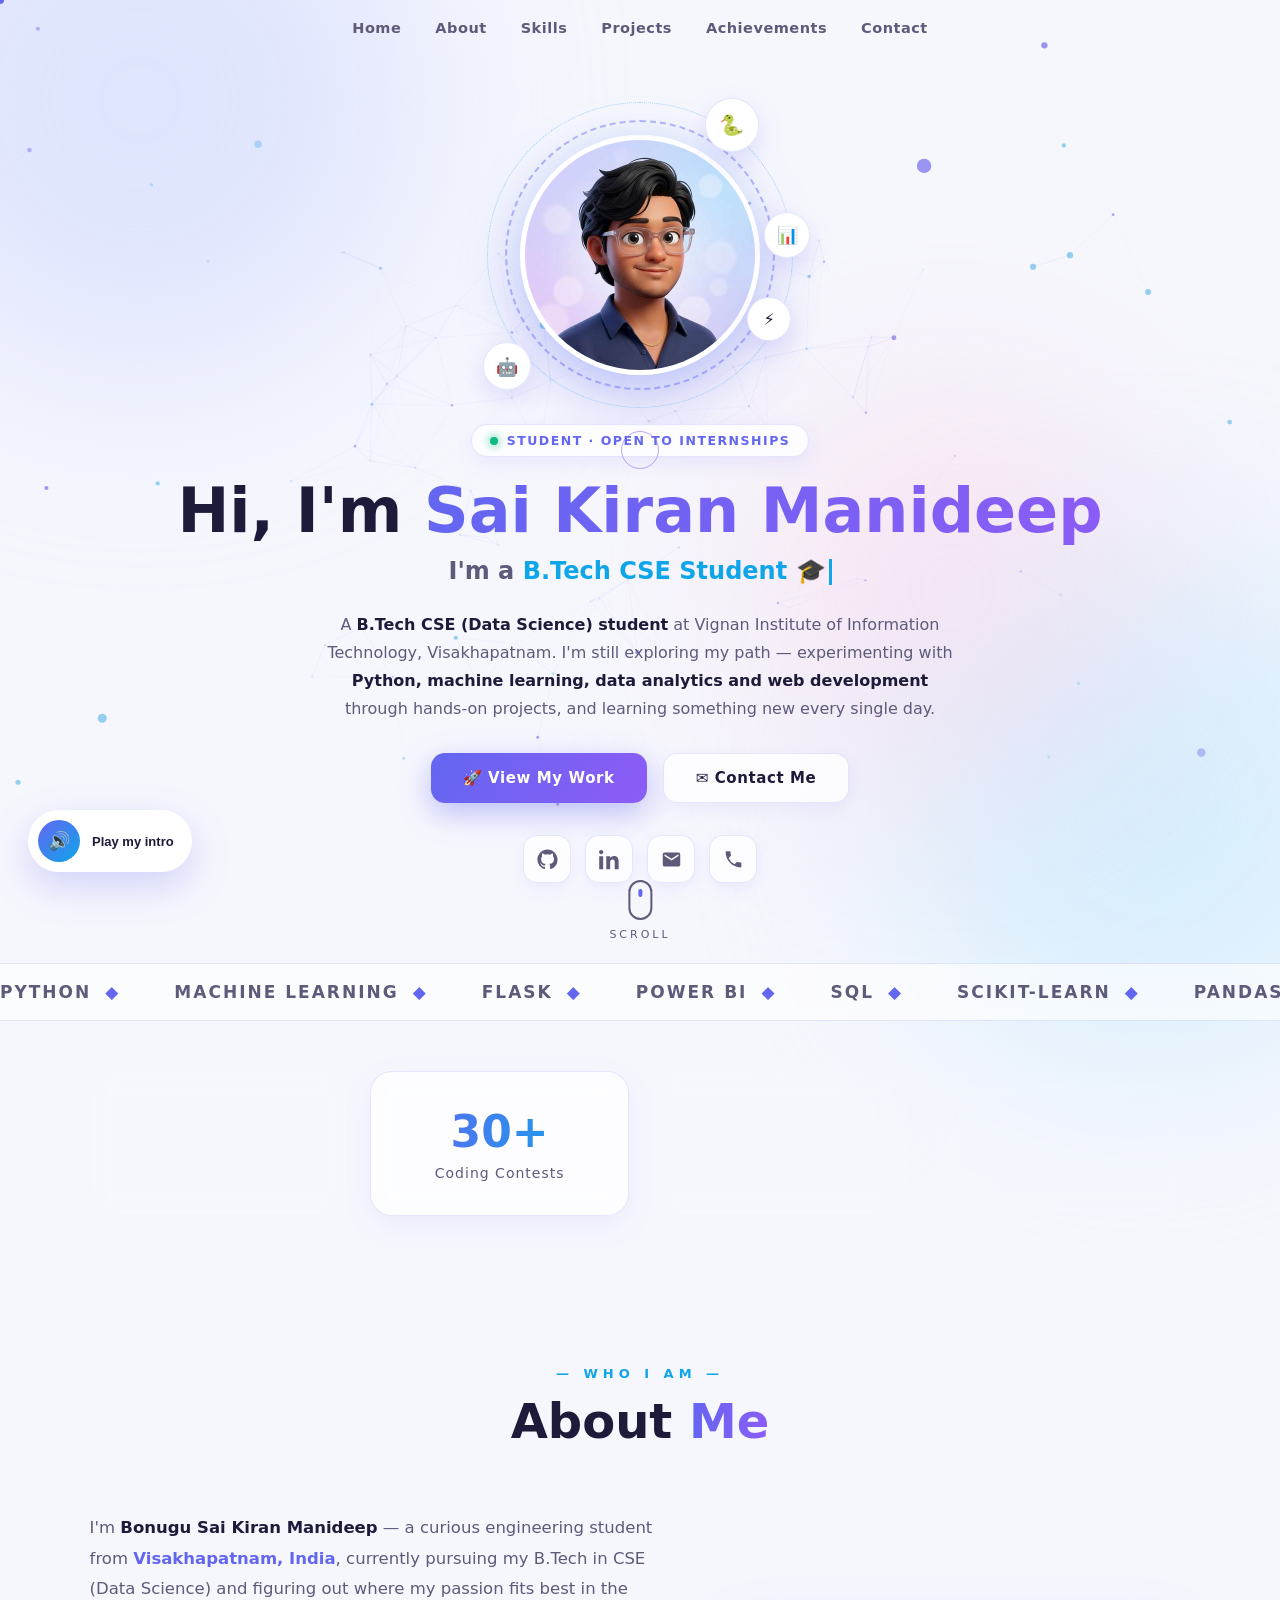
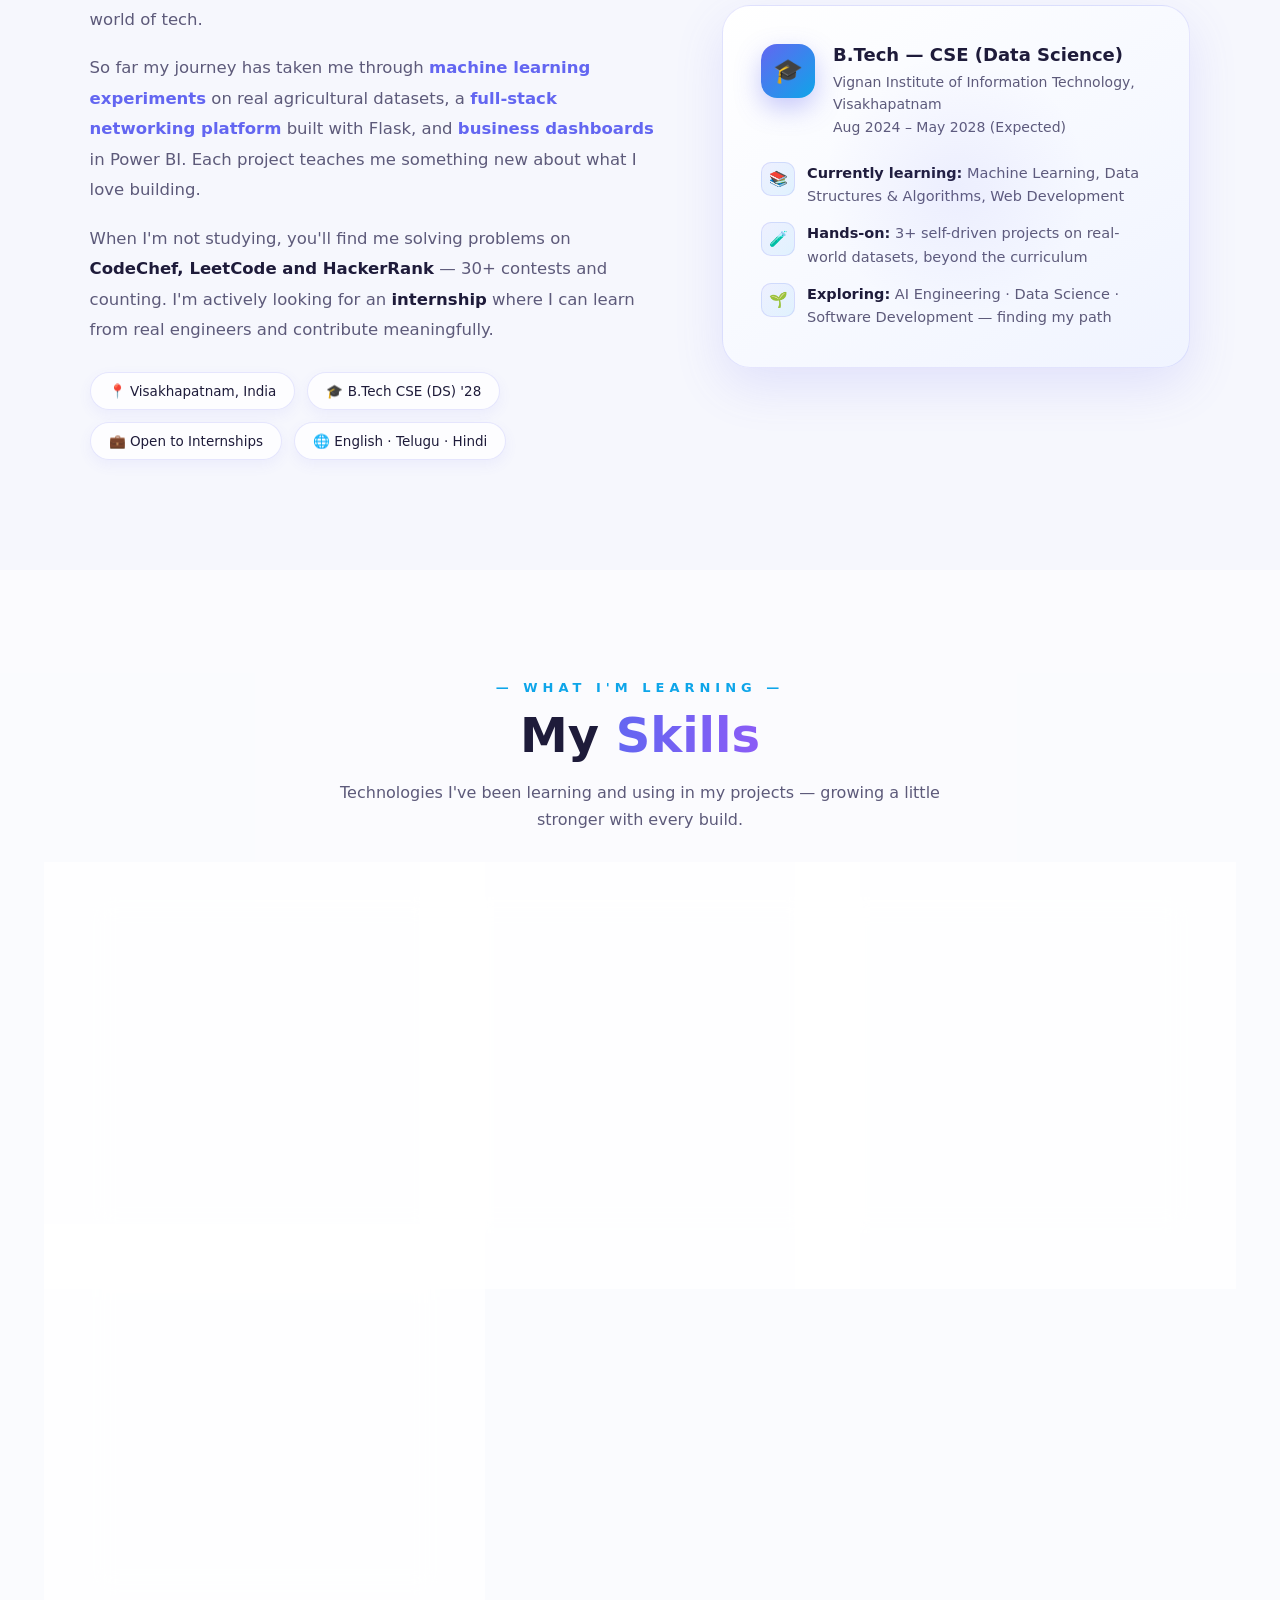
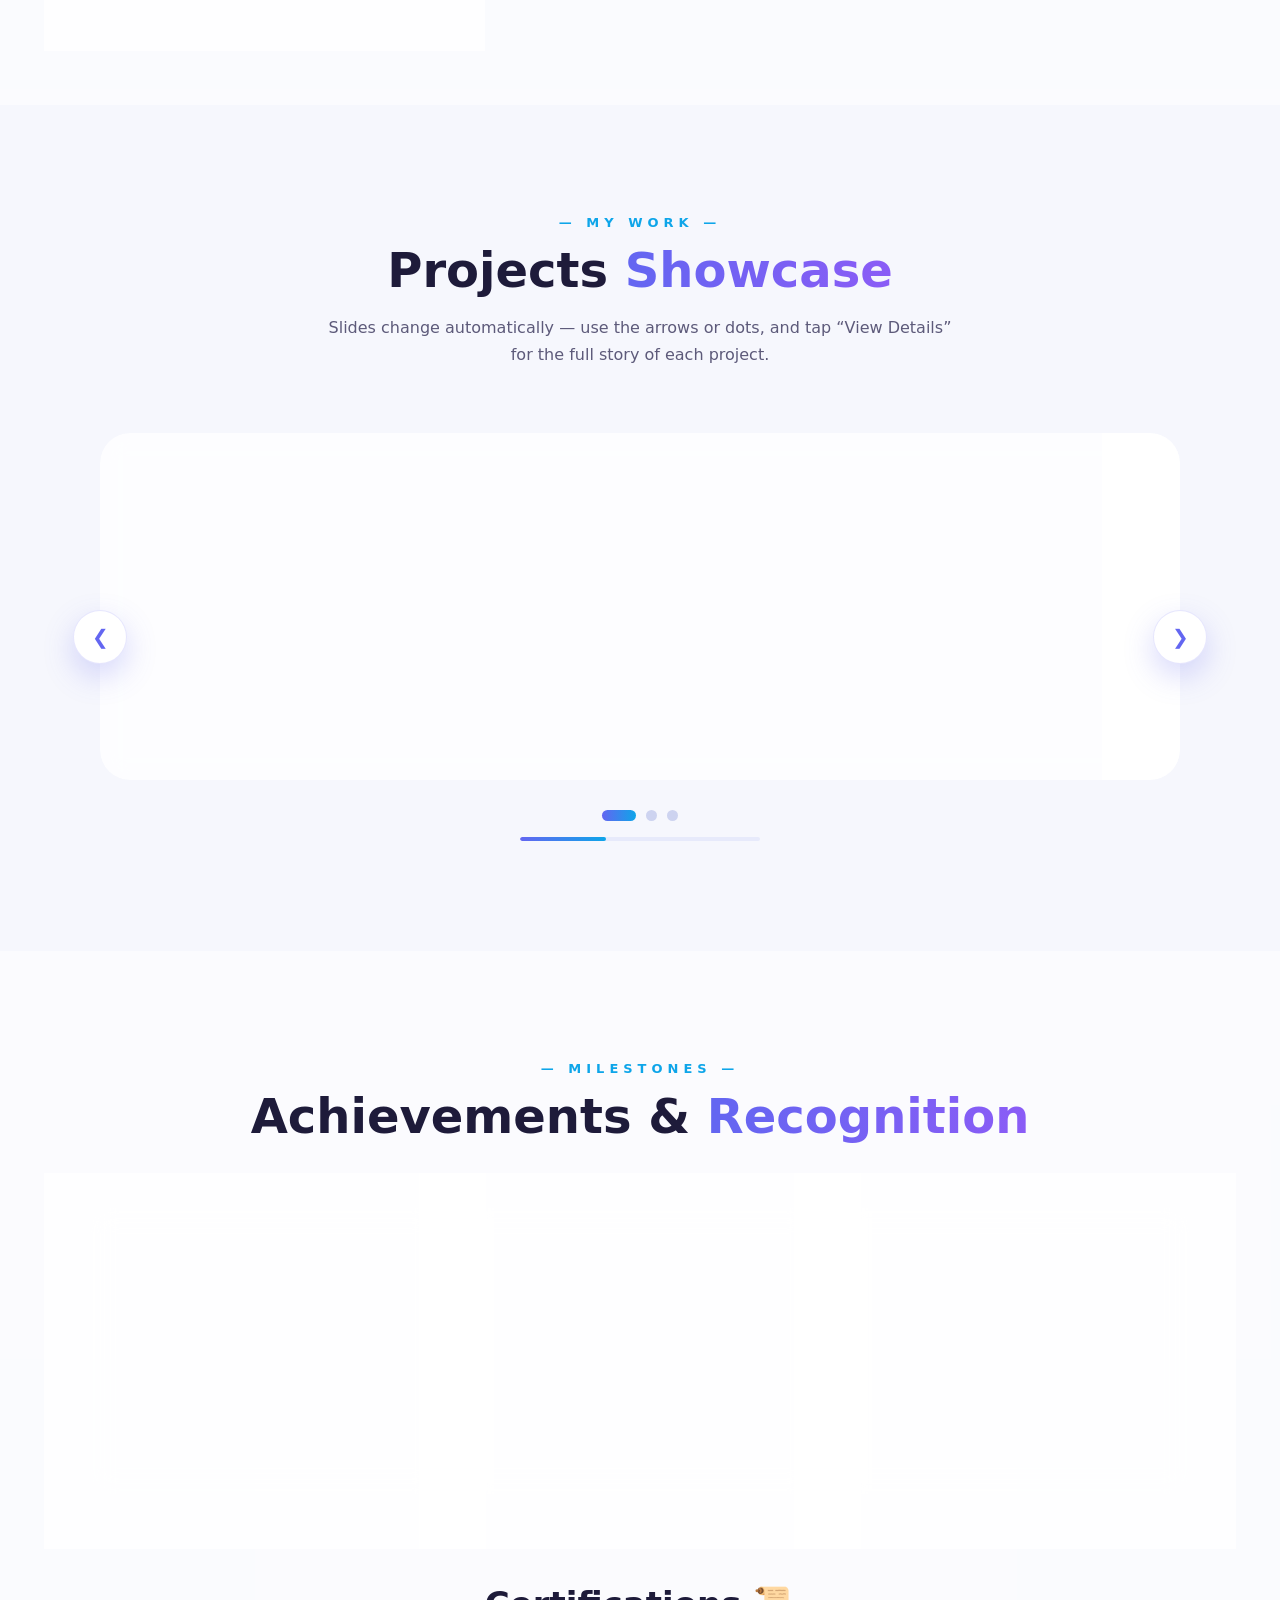
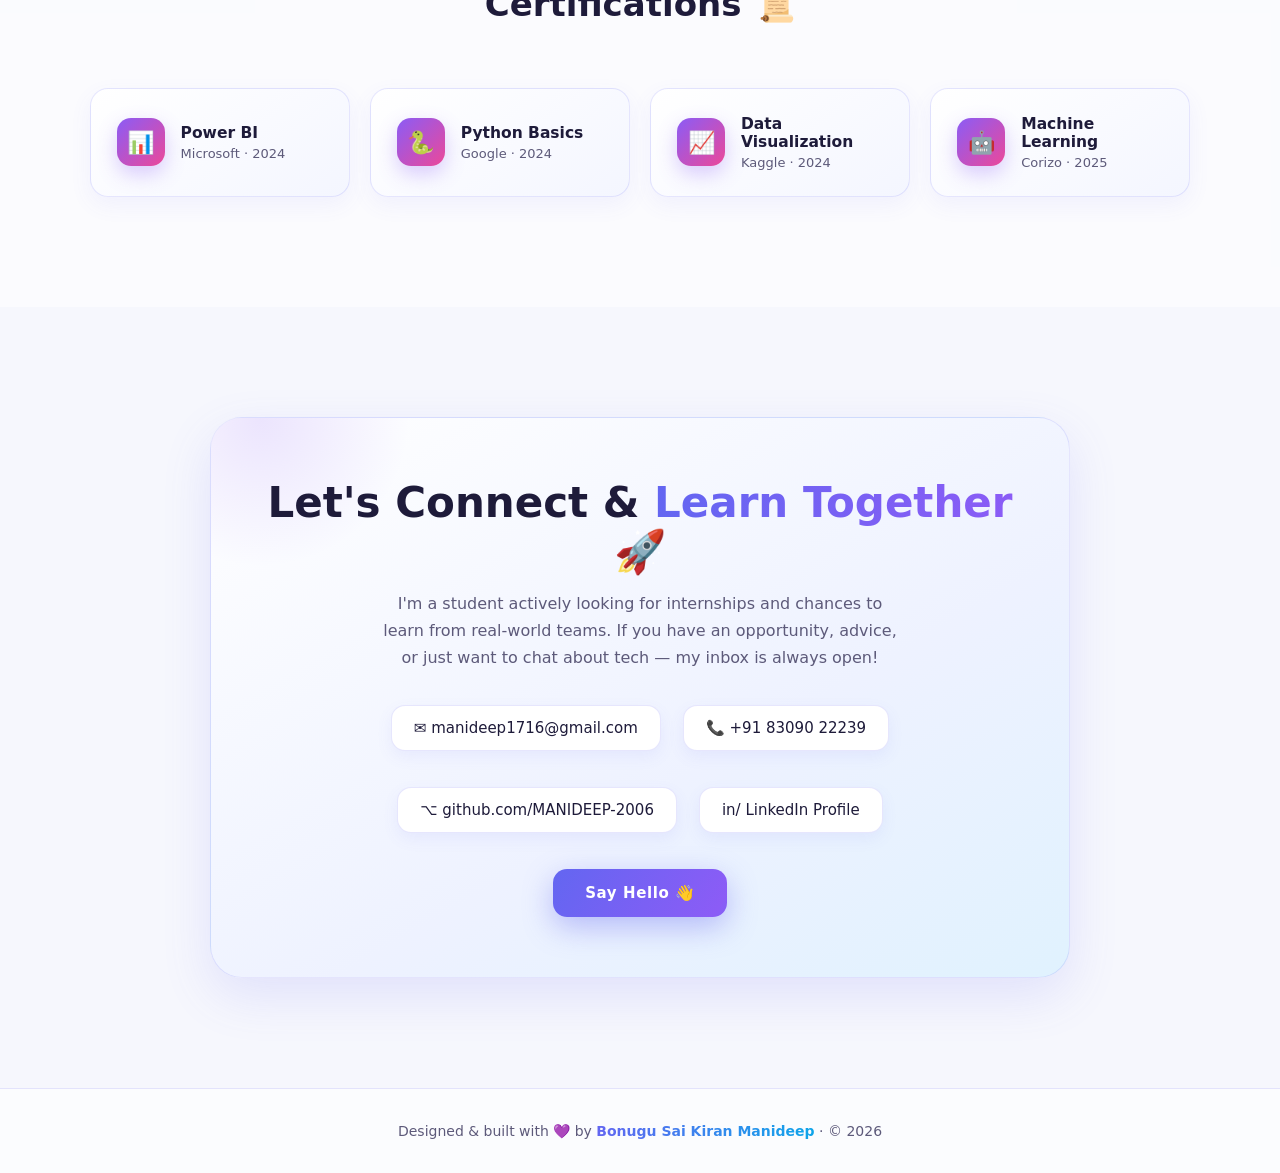
==== portfolio-singlefile.html @ d5ef0250 "🌟 Add animated portfolio website (HTML/CSS/JS, README, source code PDF)" ====
<!DOCTYPE html>
<html lang="en">
<head>
<meta charset="UTF-8">
<meta name="viewport" content="width=device-width, initial-scale=1.0">
<title>Sai Kiran Manideep | Student Portfolio</title>
<style>
:root{
  --bg:#f6f7fd;
  --indigo:#6366f1;
  --violet:#8b5cf6;
  --sky:#0ea5e9;
  --pink:#ec4899;
  --text:#1e1b3a;
  --muted:#5d5a7a;
  --card:rgba(255,255,255,.78);
  --card-border:rgba(99,102,241,.16);
  --shadow:0 18px 50px rgba(99,102,241,.14);
}
*{margin:0;padding:0;box-sizing:border-box;}
html{scroll-behavior:smooth;}
body{background:var(--bg);color:var(--text);font-family:'Segoe UI',system-ui,-apple-system,sans-serif;overflow-x:hidden;cursor:none;}
::selection{background:var(--violet);color:#fff;}
::-webkit-scrollbar{width:9px;}
::-webkit-scrollbar-track{background:#eef0fa;}
::-webkit-scrollbar-thumb{background:linear-gradient(var(--indigo),var(--sky));border-radius:10px;}

/* CURSOR */
.cursor-dot{position:fixed;width:8px;height:8px;background:var(--indigo);border-radius:50%;pointer-events:none;z-index:99999;transform:translate(-50%,-50%);}
.cursor-ring{position:fixed;width:38px;height:38px;border:1.5px solid rgba(139,92,246,.55);border-radius:50%;pointer-events:none;z-index:99998;transform:translate(-50%,-50%);transition:width .25s,height .25s,border-color .25s,background .25s;}
.cursor-ring.hovering{width:64px;height:64px;border-color:var(--sky);background:rgba(14,165,233,.08);}
@media(hover:none){.cursor-dot,.cursor-ring{display:none;}body{cursor:auto;}}

/* LOADER */
#loader{position:fixed;inset:0;background:var(--bg);z-index:100000;display:flex;flex-direction:column;align-items:center;justify-content:center;gap:26px;transition:opacity .8s,visibility .8s;}
#loader.done{opacity:0;visibility:hidden;}
.loader-ring{width:90px;height:90px;border-radius:50%;border:3px solid transparent;border-top-color:var(--indigo);border-right-color:var(--sky);animation:spin 1s linear infinite;position:relative;}
.loader-ring::after{content:'';position:absolute;inset:10px;border-radius:50%;border:3px solid transparent;border-top-color:var(--sky);border-left-color:var(--pink);animation:spin .7s linear infinite reverse;}
.loader-text{font-size:15px;letter-spacing:6px;color:var(--muted);text-transform:uppercase;animation:pulse 1.4s ease-in-out infinite;}
@keyframes spin{to{transform:rotate(360deg);}}
@keyframes pulse{0%,100%{opacity:.4;}50%{opacity:1;}}

/* BG */
#bg3d{position:fixed;inset:0;z-index:0;}
.blob{position:fixed;border-radius:50%;filter:blur(100px);opacity:.5;z-index:0;pointer-events:none;animation:blobFloat 18s ease-in-out infinite alternate;}
.blob.b1{width:560px;height:560px;background:#c7d2fe;top:-180px;left:-140px;}
.blob.b2{width:500px;height:500px;background:#bae6fd;bottom:-160px;right:-120px;animation-delay:-6s;}
.blob.b3{width:420px;height:420px;background:#fbcfe8;top:42%;left:58%;animation-delay:-12s;opacity:.4;}
@keyframes blobFloat{0%{transform:translate(0,0) scale(1);}50%{transform:translate(70px,-50px) scale(1.15);}100%{transform:translate(-50px,60px) scale(.95);}}
main{position:relative;z-index:2;}

/* NAV */
nav{position:fixed;top:0;left:0;right:0;z-index:9000;display:flex;align-items:center;justify-content:center;padding:18px 6vw;transition:all .4s;}
nav.scrolled{background:rgba(255,255,255,.85);backdrop-filter:blur(18px);border-bottom:1px solid var(--card-border);padding:12px 6vw;box-shadow:0 6px 28px rgba(99,102,241,.08);}
.nav-links{display:flex;gap:34px;list-style:none;}
.nav-links a{color:var(--muted);text-decoration:none;font-size:14.5px;font-weight:600;letter-spacing:.5px;position:relative;transition:color .3s;}
.nav-links a::after{content:'';position:absolute;left:0;bottom:-6px;width:0;height:2px;background:linear-gradient(90deg,var(--indigo),var(--sky));transition:width .35s;border-radius:2px;}
.nav-links a:hover{color:var(--text);}
.nav-links a:hover::after{width:100%;}
.hamburger{display:none;flex-direction:column;gap:5px;background:none;border:none;cursor:none;position:absolute;right:6vw;}
.hamburger span{width:26px;height:2.5px;background:var(--indigo);border-radius:3px;}
@media(max-width:860px){
  .nav-links{position:fixed;top:0;right:-100%;height:100vh;width:min(75vw,320px);background:rgba(255,255,255,.97);backdrop-filter:blur(20px);flex-direction:column;justify-content:center;align-items:center;gap:36px;transition:right .45s;border-left:1px solid var(--card-border);box-shadow:-20px 0 60px rgba(99,102,241,.12);}
  .nav-links.open{right:0;}
  .hamburger{display:flex;z-index:9500;}
}

/* HERO — avatar on TOP, centered */
.hero{min-height:100vh;display:flex;flex-direction:column;align-items:center;justify-content:center;text-align:center;padding:120px 7vw 80px;position:relative;}
.avatar-stage{position:relative;width:min(270px,62vw);aspect-ratio:1;animation:floatY 6s ease-in-out infinite,fadeUp 1s .15s both;transform-style:preserve-3d;margin-bottom:34px;}
@keyframes floatY{0%,100%{transform:translateY(0);}50%{transform:translateY(-16px);}}
.avatar-ring{position:absolute;inset:0;border-radius:50%;border:2px dashed rgba(99,102,241,.45);animation:spin 22s linear infinite;}
.avatar-ring.r2{inset:-18px;border:1.5px dotted rgba(14,165,233,.4);animation:spin 30s linear infinite reverse;}
.avatar-glow{position:absolute;inset:8%;border-radius:50%;background:radial-gradient(circle,rgba(139,92,246,.35),rgba(14,165,233,.15) 60%,transparent 75%);filter:blur(24px);animation:pulse 4s ease-in-out infinite;}
.avatar-img{position:absolute;inset:5.5%;border-radius:50%;overflow:hidden;border:5px solid #fff;box-shadow:0 24px 60px rgba(99,102,241,.35);}
.avatar-img img{width:100%;height:100%;object-fit:cover;transition:transform .6s;}
.avatar-stage:hover .avatar-img img{transform:scale(1.07);}
.orb{position:absolute;border-radius:50%;display:flex;align-items:center;justify-content:center;background:#fff;border:1px solid var(--card-border);box-shadow:0 10px 26px rgba(99,102,241,.18);animation:orbFloat 5s ease-in-out infinite;}
.orb.o1{width:54px;height:54px;font-size:20px;top:-8%;right:6%;animation-delay:-1s;}
.orb.o2{width:48px;height:48px;font-size:18px;bottom:0;left:-8%;animation-delay:-2.5s;}
.orb.o3{width:46px;height:46px;font-size:17px;top:34%;right:-13%;animation-delay:-4s;}
.orb.o4{width:44px;height:44px;font-size:16px;bottom:18%;right:-6%;animation-delay:-3s;}
@keyframes orbFloat{0%,100%{transform:translateY(0) rotate(0);}50%{transform:translateY(-14px) rotate(8deg);}}

.hero-tag{display:inline-flex;align-items:center;gap:9px;background:var(--card);border:1px solid var(--card-border);padding:8px 18px;border-radius:50px;font-size:12.5px;color:var(--indigo);letter-spacing:1.5px;text-transform:uppercase;font-weight:700;box-shadow:0 6px 20px rgba(99,102,241,.1);animation:fadeUp .9s .3s both;}
.hero-tag .dot{width:8px;height:8px;border-radius:50%;background:#10b981;box-shadow:0 0 10px #10b981;animation:pulse 1.6s infinite;}
.hero h1{font-size:clamp(36px,5vw,62px);line-height:1.1;margin:20px 0 6px;font-weight:900;animation:fadeUp .9s .45s both;}
.grad-text{background:linear-gradient(90deg,var(--indigo),var(--violet),var(--sky),var(--indigo));background-size:300% auto;-webkit-background-clip:text;background-clip:text;color:transparent;animation:gradShift 5s linear infinite;}
@keyframes gradShift{to{background-position:300% center;}}
.typing-line{font-size:clamp(17px,2.1vw,24px);font-weight:700;color:var(--muted);min-height:38px;margin:6px 0 16px;animation:fadeUp .9s .6s both;}
#typed{color:var(--sky);}
.typed-caret{display:inline-block;width:3px;height:1.1em;background:var(--sky);vertical-align:middle;margin-left:3px;animation:pulse .8s infinite;}
.hero-desc{color:var(--muted);font-size:16px;line-height:1.75;max-width:640px;animation:fadeUp .9s .7s both;}
.hero-desc b{color:var(--text);}
.hero-btns{display:flex;gap:16px;margin-top:30px;flex-wrap:wrap;justify-content:center;animation:fadeUp .9s .85s both;}
.btn{padding:15px 32px;border-radius:14px;font-weight:700;font-size:15px;letter-spacing:.6px;text-decoration:none;border:none;cursor:none;display:inline-flex;align-items:center;gap:10px;transition:transform .3s,box-shadow .3s;}
.btn-primary{background:linear-gradient(120deg,var(--indigo),var(--violet) 50%,var(--sky));background-size:200%;color:#fff;box-shadow:0 10px 30px rgba(99,102,241,.4);}
.btn-primary:hover{transform:translateY(-4px) scale(1.03);box-shadow:0 16px 44px rgba(14,165,233,.4);background-position:100%;}
.btn-ghost{background:var(--card);border:1px solid var(--card-border);color:var(--text);box-shadow:0 6px 18px rgba(99,102,241,.08);}
.btn-ghost:hover{transform:translateY(-4px);border-color:var(--sky);box-shadow:0 12px 30px rgba(14,165,233,.2);}
.hero-socials{display:flex;gap:14px;margin-top:32px;justify-content:center;animation:fadeUp .9s 1s both;}
.soc{width:48px;height:48px;border-radius:14px;background:var(--card);border:1px solid var(--card-border);display:flex;align-items:center;justify-content:center;transition:all .3s;box-shadow:0 6px 16px rgba(99,102,241,.08);}
.soc svg{width:21px;height:21px;fill:var(--muted);transition:fill .3s;}
.soc:hover{transform:translateY(-6px) rotate(-6deg);border-color:var(--indigo);box-shadow:0 14px 30px rgba(99,102,241,.25);}
.soc:hover svg{fill:var(--indigo);}
.scroll-hint{position:absolute;bottom:22px;left:50%;transform:translateX(-50%);display:flex;flex-direction:column;align-items:center;gap:8px;color:var(--muted);font-size:11px;letter-spacing:3px;text-transform:uppercase;}
.mouse{width:24px;height:40px;border:2px solid var(--muted);border-radius:14px;position:relative;}
.mouse::after{content:'';position:absolute;top:7px;left:50%;width:4px;height:8px;background:var(--indigo);border-radius:3px;transform:translateX(-50%);animation:wheel 1.6s infinite;}
@keyframes wheel{0%{opacity:1;top:7px;}100%{opacity:0;top:22px;}}

/* VOICE CONTROL (floating) */
#voiceCtl{position:fixed;bottom:28px;left:28px;z-index:9100;display:flex;align-items:center;gap:12px;background:rgba(255,255,255,.92);border:1px solid var(--card-border);border-radius:50px;padding:10px 18px 10px 10px;box-shadow:0 14px 38px rgba(99,102,241,.25);backdrop-filter:blur(10px);cursor:none;transition:transform .3s,box-shadow .3s;border:none;}
#voiceCtl:hover{transform:translateY(-4px);box-shadow:0 20px 46px rgba(99,102,241,.35);}
#voiceCtl .vic{width:42px;height:42px;border-radius:50%;background:linear-gradient(135deg,var(--indigo),var(--sky));display:flex;align-items:center;justify-content:center;font-size:18px;color:#fff;flex:none;}
#voiceCtl.speaking .vic{animation:speakPulse 1.1s ease-in-out infinite;}
@keyframes speakPulse{0%,100%{box-shadow:0 0 0 0 rgba(99,102,241,.5);}50%{box-shadow:0 0 0 12px rgba(99,102,241,0);}}
#voiceCtl .vtxt{font-size:13px;font-weight:700;color:var(--text);white-space:nowrap;}
.eq{display:none;align-items:flex-end;gap:2.5px;height:16px;margin-left:2px;}
#voiceCtl.speaking .eq{display:flex;}
.eq i{width:3.5px;background:linear-gradient(var(--sky),var(--indigo));border-radius:3px;animation:eqB .8s ease-in-out infinite;}
.eq i:nth-child(1){height:60%;}.eq i:nth-child(2){height:100%;animation-delay:.15s;}.eq i:nth-child(3){height:45%;animation-delay:.3s;}.eq i:nth-child(4){height:80%;animation-delay:.45s;}
@keyframes eqB{0%,100%{transform:scaleY(.4);}50%{transform:scaleY(1);}}

/* MARQUEE */
.marquee{overflow:hidden;border-top:1px solid var(--card-border);border-bottom:1px solid var(--card-border);background:rgba(255,255,255,.6);padding:18px 0;position:relative;z-index:2;backdrop-filter:blur(6px);}
.marquee-track{display:flex;gap:54px;width:max-content;animation:scrollX 26s linear infinite;}
.marquee-track span{font-size:17px;font-weight:700;letter-spacing:2px;color:var(--muted);display:flex;align-items:center;gap:14px;white-space:nowrap;}
.marquee-track span i{font-style:normal;color:var(--indigo);}
@keyframes scrollX{to{transform:translateX(-50%);}}

/* SECTIONS */
section{padding:110px 7vw;position:relative;}
.sec-head{text-align:center;margin-bottom:64px;}
.sec-kicker{font-size:13px;letter-spacing:5px;color:var(--sky);text-transform:uppercase;font-weight:700;}
.sec-title{font-size:clamp(32px,4vw,48px);font-weight:900;margin-top:12px;}
.sec-sub{color:var(--muted);max-width:640px;margin:16px auto 0;line-height:1.7;}
.reveal{opacity:0;transform:translateY(56px);transition:opacity .9s cubic-bezier(.2,.7,.3,1),transform .9s cubic-bezier(.2,.7,.3,1);}
.reveal.in{opacity:1;transform:none;}
.reveal.left{transform:translateX(-70px);}
.reveal.right{transform:translateX(70px);}
.reveal.left.in,.reveal.right.in{transform:none;}

/* STATS (CGPA removed) */
.stats{display:grid;grid-template-columns:repeat(auto-fit,minmax(200px,1fr));gap:22px;margin-top:-30px;}
.stat-card{background:var(--card);border:1px solid var(--card-border);border-radius:22px;padding:34px 24px;text-align:center;backdrop-filter:blur(12px);transition:transform .4s,box-shadow .4s;position:relative;overflow:hidden;box-shadow:0 10px 30px rgba(99,102,241,.08);}
.stat-card::before{content:'';position:absolute;top:0;left:0;right:0;height:4px;background:linear-gradient(90deg,var(--indigo),var(--sky));opacity:0;transition:opacity .4s;}
.stat-card:hover{transform:translateY(-10px);box-shadow:var(--shadow);}
.stat-card:hover::before{opacity:1;}
.stat-num{font-size:44px;font-weight:900;background:linear-gradient(90deg,var(--indigo),var(--sky));-webkit-background-clip:text;background-clip:text;color:transparent;}
.stat-label{color:var(--muted);font-size:14px;margin-top:8px;letter-spacing:1px;}

/* ABOUT */
.about-grid{display:grid;grid-template-columns:1.1fr .9fr;gap:60px;align-items:center;}
@media(max-width:900px){.about-grid{grid-template-columns:1fr;}}
.about-text p{color:var(--muted);line-height:1.85;font-size:16.5px;margin-bottom:18px;}
.about-text strong{color:var(--text);}
.about-text .hl{color:var(--indigo);font-weight:700;}
.info-chips{display:flex;flex-wrap:wrap;gap:12px;margin-top:26px;}
.chip{background:var(--card);border:1px solid var(--card-border);padding:10px 18px;border-radius:50px;font-size:13.5px;color:var(--text);display:flex;gap:8px;align-items:center;transition:all .3s;box-shadow:0 5px 14px rgba(99,102,241,.07);}
.chip:hover{border-color:var(--sky);transform:translateY(-3px);box-shadow:0 10px 24px rgba(14,165,233,.16);}
.about-card{background:linear-gradient(145deg,#fff,#f0f4ff);border:1px solid var(--card-border);border-radius:28px;padding:38px;position:relative;overflow:hidden;transform-style:preserve-3d;transition:transform .2s ease-out;box-shadow:var(--shadow);}
.about-card .shine{position:absolute;inset:0;background:radial-gradient(circle at var(--mx,50%) var(--my,50%),rgba(99,102,241,.08),transparent 45%);pointer-events:none;}
.edu-item{display:flex;gap:18px;align-items:flex-start;}
.edu-icon{width:54px;height:54px;flex:none;border-radius:16px;background:linear-gradient(135deg,var(--indigo),var(--sky));display:flex;align-items:center;justify-content:center;font-size:24px;box-shadow:0 10px 26px rgba(99,102,241,.35);}
.edu-item h3{font-size:18px;margin-bottom:6px;}
.edu-item p{color:var(--muted);font-size:14px;line-height:1.6;}
.edu-points{margin-top:24px;display:flex;flex-direction:column;gap:14px;}
.edu-point{display:flex;gap:12px;align-items:flex-start;font-size:14.5px;color:var(--muted);line-height:1.6;}
.edu-point .pic{width:34px;height:34px;flex:none;border-radius:10px;background:linear-gradient(135deg,#eef0ff,#e0f2fe);border:1px solid var(--card-border);display:flex;align-items:center;justify-content:center;font-size:15px;}
.edu-point b{color:var(--text);}

/* SKILLS */
.skills-grid{display:grid;grid-template-columns:repeat(auto-fit,minmax(300px,1fr));gap:26px;}
.skill-card{background:var(--card);border:1px solid var(--card-border);border-radius:24px;padding:32px;backdrop-filter:blur(12px);transition:transform .4s,box-shadow .4s;position:relative;overflow:hidden;box-shadow:0 10px 30px rgba(99,102,241,.07);}
.skill-card::after{content:'';position:absolute;width:160px;height:160px;border-radius:50%;background:radial-gradient(circle,rgba(139,92,246,.14),transparent 70%);top:-70px;right:-70px;opacity:0;transition:opacity .5s;}
.skill-card:hover{transform:translateY(-10px) scale(1.015);box-shadow:var(--shadow);}
.skill-card:hover::after{opacity:1;}
.skill-card h3{display:flex;align-items:center;gap:12px;font-size:18px;margin-bottom:24px;}
.skill-card h3 .ic{width:42px;height:42px;border-radius:12px;display:flex;align-items:center;justify-content:center;font-size:20px;background:linear-gradient(135deg,#eef0ff,#e0f2fe);border:1px solid var(--card-border);}
.skill-row{margin-bottom:18px;}
.skill-row .lbl{display:flex;justify-content:space-between;font-size:14px;margin-bottom:7px;color:var(--text);}
.skill-row .lbl span:last-child{color:var(--indigo);font-weight:700;}
.bar{height:10px;background:#e7eafb;border-radius:10px;overflow:hidden;}
.bar-fill{height:100%;width:0;border-radius:10px;background:linear-gradient(90deg,var(--indigo),var(--violet),var(--sky));box-shadow:0 0 12px rgba(99,102,241,.4);transition:width 1.6s cubic-bezier(.2,.7,.3,1);position:relative;}
.bar-fill::after{content:'';position:absolute;inset:0;background:linear-gradient(90deg,transparent,rgba(255,255,255,.65),transparent);animation:shimmer 2s infinite;}
@keyframes shimmer{0%{transform:translateX(-100%);}100%{transform:translateX(100%);}}

/* ===== PROJECT CAROUSEL ===== */
.carousel{position:relative;max-width:1080px;margin:0 auto;}
.car-view{overflow:hidden;border-radius:30px;}
.car-track{display:flex;transition:transform .75s cubic-bezier(.2,.7,.3,1);}
.slide{min-width:100%;padding:6px;}
.pcard{background:var(--card);border:1px solid var(--card-border);border-radius:28px;overflow:hidden;display:grid;grid-template-columns:1fr 1fr;box-shadow:0 20px 56px rgba(99,102,241,.16);transition:transform .4s,box-shadow .4s;backdrop-filter:blur(10px);}
.pcard:hover{transform:translateY(-6px);box-shadow:0 30px 70px rgba(99,102,241,.26);}
@media(max-width:820px){.pcard{grid-template-columns:1fr;}}
.pcard .pimg{position:relative;overflow:hidden;min-height:260px;}
.pcard .pimg img{width:100%;height:100%;object-fit:cover;display:block;transition:transform .7s;}
.pcard:hover .pimg img{transform:scale(1.07);}
.pcard .pimg .badge{position:absolute;top:18px;left:18px;background:rgba(255,255,255,.92);border-radius:50px;padding:7px 16px;font-size:12px;font-weight:800;color:var(--indigo);letter-spacing:1.5px;text-transform:uppercase;box-shadow:0 6px 18px rgba(0,0,0,.12);}
.pcard .pbody{padding:38px 36px;display:flex;flex-direction:column;justify-content:center;text-align:left;}
.pcard h3{font-size:clamp(21px,2.3vw,27px);margin-bottom:10px;}
.pcard .pdesc{color:var(--muted);font-size:14.8px;line-height:1.75;margin-bottom:18px;}
.pcard .ptags{display:flex;flex-wrap:wrap;gap:8px;margin-bottom:22px;}
.ttag{font-size:12px;background:#fff;border:1px solid var(--card-border);padding:5px 12px;border-radius:8px;color:var(--muted);}
.pcard .pacts{display:flex;gap:14px;flex-wrap:wrap;}
.pop-btn{background:linear-gradient(120deg,var(--indigo),var(--sky));color:#fff;border:none;padding:12px 24px;border-radius:12px;font-weight:700;font-size:14px;cursor:none;display:inline-flex;align-items:center;gap:8px;transition:transform .3s,box-shadow .3s;box-shadow:0 8px 22px rgba(99,102,241,.3);}
.pop-btn:hover{transform:translateY(-3px) scale(1.03);box-shadow:0 14px 34px rgba(14,165,233,.35);}
.plink{display:inline-flex;align-items:center;gap:8px;color:var(--indigo);text-decoration:none;font-weight:700;font-size:14px;padding:12px 22px;border:1.5px solid rgba(99,102,241,.4);border-radius:12px;transition:all .3s;background:#fff;}
.plink:hover{background:rgba(99,102,241,.07);transform:translateY(-3px);box-shadow:0 12px 28px rgba(99,102,241,.18);}
/* arrows & dots */
.car-arrow{position:absolute;top:50%;transform:translateY(-50%);width:54px;height:54px;border-radius:50%;background:#fff;border:1px solid var(--card-border);font-size:20px;color:var(--indigo);cursor:none;z-index:5;box-shadow:0 12px 30px rgba(99,102,241,.25);transition:all .3s;display:flex;align-items:center;justify-content:center;}
.car-arrow:hover{background:var(--indigo);color:#fff;transform:translateY(-50%) scale(1.1);}
.car-arrow.prev{left:-27px;}
.car-arrow.next{right:-27px;}
@media(max-width:1180px){.car-arrow.prev{left:8px;}.car-arrow.next{right:8px;}}
.car-dots{display:flex;justify-content:center;gap:10px;margin-top:30px;}
.cdot{width:11px;height:11px;border-radius:50px;background:#cdd3f0;border:none;cursor:none;transition:all .4s;}
.cdot.on{width:34px;background:linear-gradient(90deg,var(--indigo),var(--sky));}
.car-progress{height:4px;background:#e7eafb;border-radius:4px;margin-top:16px;overflow:hidden;max-width:240px;margin-left:auto;margin-right:auto;}
.car-progress i{display:block;height:100%;width:0;background:linear-gradient(90deg,var(--indigo),var(--sky));border-radius:4px;}

/* ===== PROJECT MODAL (pop out) ===== */
#pmodal{position:fixed;inset:0;z-index:99000;display:flex;align-items:center;justify-content:center;padding:24px;visibility:hidden;opacity:0;transition:opacity .4s,visibility .4s;}
#pmodal.open{visibility:visible;opacity:1;}
#pmodal .backdrop{position:absolute;inset:0;background:rgba(20,16,50,.5);backdrop-filter:blur(8px);}
.modal-card{position:relative;background:#fff;border-radius:28px;max-width:760px;width:100%;max-height:88vh;overflow-y:auto;box-shadow:0 40px 100px rgba(20,16,50,.4);transform:scale(.82) translateY(40px);transition:transform .45s cubic-bezier(.2,.9,.3,1.2);}
#pmodal.open .modal-card{transform:scale(1) translateY(0);}
.modal-card::-webkit-scrollbar{width:6px;}
.modal-img{width:100%;aspect-ratio:16/9;object-fit:cover;display:block;}
.modal-body{padding:34px 38px 40px;}
.modal-body .mrole{color:var(--sky);font-size:12.5px;letter-spacing:2.5px;text-transform:uppercase;font-weight:800;}
.modal-body h3{font-size:clamp(22px,3vw,30px);margin:8px 0 16px;}
.modal-body p{color:var(--muted);line-height:1.8;font-size:15px;margin-bottom:14px;}
.modal-body p b{color:var(--text);}
.mmetrics{display:flex;gap:12px;flex-wrap:wrap;margin:18px 0;}
.metric{background:rgba(14,165,233,.08);border:1px solid rgba(14,165,233,.3);color:#0284c7;font-size:12.5px;font-weight:700;padding:7px 14px;border-radius:50px;}
.mclose{position:absolute;top:16px;right:16px;width:44px;height:44px;border-radius:50%;background:rgba(255,255,255,.95);border:1px solid var(--card-border);font-size:18px;color:var(--text);cursor:none;z-index:5;box-shadow:0 8px 22px rgba(0,0,0,.18);transition:all .3s;}
.mclose:hover{background:var(--pink);color:#fff;transform:rotate(90deg);}

/* ACHIEVEMENTS / CERTS */
.ach-grid{display:grid;grid-template-columns:repeat(auto-fit,minmax(260px,1fr));gap:24px;}
.ach-card{background:var(--card);border:1px solid var(--card-border);border-radius:24px;padding:34px 28px;backdrop-filter:blur(12px);transition:all .4s;box-shadow:0 10px 30px rgba(99,102,241,.07);}
.ach-card:hover{transform:translateY(-10px) rotate(-1deg);border-color:rgba(236,72,153,.4);box-shadow:0 24px 56px rgba(236,72,153,.16);}
.ach-emoji{font-size:40px;margin-bottom:18px;display:inline-block;animation:orbFloat 4s ease-in-out infinite;}
.ach-card h3{font-size:18px;margin-bottom:10px;}
.ach-card p{color:var(--muted);font-size:14.5px;line-height:1.7;}
.cert-grid{display:grid;grid-template-columns:repeat(auto-fit,minmax(230px,1fr));gap:20px;}
.cert{background:linear-gradient(145deg,#fff,#f4f6ff);border:1px solid var(--card-border);border-radius:18px;padding:26px;display:flex;gap:16px;align-items:center;transition:all .35s;box-shadow:0 8px 22px rgba(99,102,241,.07);}
.cert:hover{transform:translateY(-7px) scale(1.02);border-color:var(--sky);box-shadow:0 18px 40px rgba(14,165,233,.16);}
.cert .ic{width:48px;height:48px;flex:none;border-radius:14px;background:linear-gradient(135deg,var(--violet),var(--pink));display:flex;align-items:center;justify-content:center;font-size:22px;box-shadow:0 8px 20px rgba(139,92,246,.3);}
.cert h4{font-size:15.5px;margin-bottom:4px;}
.cert p{font-size:13px;color:var(--muted);}

/* CONTACT */
.contact-card{max-width:860px;margin:0 auto;background:linear-gradient(150deg,#ffffff,#eef2ff 60%,#e0f2fe);border:1px solid var(--card-border);border-radius:32px;padding:60px 48px;text-align:center;position:relative;overflow:hidden;box-shadow:var(--shadow);}
.contact-card::before{content:'';position:absolute;width:300px;height:300px;border-radius:50%;background:radial-gradient(circle,rgba(139,92,246,.16),transparent 70%);top:-150px;left:-100px;animation:blobFloat 14s infinite alternate;}
.contact-card h2{font-size:clamp(28px,3.6vw,42px);margin-bottom:14px;position:relative;}
.contact-card>p{color:var(--muted);max-width:520px;margin:0 auto 34px;line-height:1.7;position:relative;}
.contact-rows{display:flex;justify-content:center;gap:22px;flex-wrap:wrap;margin-bottom:36px;position:relative;}
.crow{display:flex;align-items:center;gap:10px;color:var(--text);text-decoration:none;font-size:15px;background:#fff;border:1px solid var(--card-border);padding:13px 22px;border-radius:14px;transition:all .3s;box-shadow:0 6px 16px rgba(99,102,241,.08);}
.crow:hover{border-color:var(--indigo);transform:translateY(-4px);box-shadow:0 14px 32px rgba(99,102,241,.2);}

footer{padding:34px 7vw;text-align:center;color:var(--muted);font-size:14px;border-top:1px solid var(--card-border);position:relative;z-index:2;background:rgba(255,255,255,.6);}
footer b{background:linear-gradient(90deg,var(--indigo),var(--sky));-webkit-background-clip:text;background-clip:text;color:transparent;}
#toTop{position:fixed;bottom:28px;right:28px;width:52px;height:52px;border-radius:16px;background:linear-gradient(135deg,var(--indigo),var(--sky));border:none;color:#fff;font-size:20px;z-index:9000;opacity:0;visibility:hidden;transform:translateY(20px);transition:all .4s;cursor:none;box-shadow:0 12px 30px rgba(99,102,241,.4);}
#toTop.show{opacity:1;visibility:visible;transform:none;}
@keyframes fadeUp{from{opacity:0;transform:translateY(40px);}to{opacity:1;transform:none;}}
@media(max-width:640px){section{padding:80px 6vw;}.hero{padding-top:105px;}#voiceCtl .vtxt{display:none;}#voiceCtl{padding:8px;}}
</style>
</head>
<body>

<div id="loader"><div class="loader-ring"></div><div class="loader-text">Loading Experience</div></div>
<div class="cursor-dot"></div><div class="cursor-ring"></div>
<canvas id="bg3d"></canvas>
<div class="blob b1"></div><div class="blob b2"></div><div class="blob b3"></div>

<nav id="nav">
  <ul class="nav-links" id="navLinks">
    <li><a href="#home">Home</a></li>
    <li><a href="#about">About</a></li>
    <li><a href="#skills">Skills</a></li>
    <li><a href="#projects">Projects</a></li>
    <li><a href="#achievements">Achievements</a></li>
    <li><a href="#contact">Contact</a></li>
  </ul>
  <button class="hamburger" id="burger" aria-label="menu"><span></span><span></span><span></span></button>
</nav>

<!-- floating voice control -->
<button id="voiceCtl" aria-label="voice intro">
  <span class="vic" id="vicIcon">🔊</span>
  <span class="vtxt" id="vicTxt">Play my intro</span>
  <span class="eq"><i></i><i></i><i></i><i></i></span>
</button>

<main>
<!-- HERO : avatar on top -->
<section class="hero" id="home">
  <div class="avatar-stage" id="avatarStage">
    <div class="avatar-glow"></div>
    <div class="avatar-ring"></div>
    <div class="avatar-ring r2"></div>
    <div class="avatar-img"><img src="[data-uri]" alt="Sai Kiran Manideep"></div>
    <div class="orb o1">🐍</div>
    <div class="orb o2">🤖</div>
    <div class="orb o3">📊</div>
    <div class="orb o4">⚡</div>
  </div>
  <div class="hero-tag"><span class="dot"></span> Student · Open to Internships</div>
  <h1>Hi, I'm <span class="grad-text">Sai Kiran Manideep</span></h1>
  <div class="typing-line">I'm a <span id="typed"></span><span class="typed-caret"></span></div>
  <p class="hero-desc">A <b>B.Tech CSE (Data Science) student</b> at Vignan Institute of Information Technology, Visakhapatnam. I'm still exploring my path — experimenting with <b>Python, machine learning, data analytics and web development</b> through hands-on projects, and learning something new every single day.</p>
  <div class="hero-btns">
    <a class="btn btn-primary" href="#projects">🚀 View My Work</a>
    <a class="btn btn-ghost" href="mailto:manideep1716@gmail.com">✉️ Contact Me</a>
  </div>
  <div class="hero-socials">
    <a class="soc" href="https://github.com/MANIDEEP-2006" target="_blank" aria-label="GitHub"><svg viewBox="0 0 24 24"><path d="M12 .5C5.65.5.5 5.65.5 12c0 5.08 3.29 9.39 7.86 10.91.58.1.79-.25.79-.55v-2.15c-3.2.7-3.87-1.36-3.87-1.36-.52-1.33-1.28-1.68-1.28-1.68-1.04-.71.08-.7.08-.7 1.16.08 1.77 1.19 1.77 1.19 1.02 1.76 2.69 1.25 3.35.96.1-.75.4-1.25.73-1.54-2.55-.29-5.23-1.28-5.23-5.69 0-1.26.45-2.28 1.19-3.09-.12-.29-.52-1.46.11-3.05 0 0 .97-.31 3.17 1.18a11 11 0 0 1 5.78 0c2.2-1.49 3.17-1.18 3.17-1.18.63 1.59.23 2.76.11 3.05.74.81 1.19 1.83 1.19 3.09 0 4.42-2.69 5.39-5.25 5.67.41.36.78 1.06.78 2.14v3.17c0 .31.21.66.8.55A11.51 11.51 0 0 0 23.5 12C23.5 5.65 18.35.5 12 .5z"/></svg></a>
    <a class="soc" href="https://linkedin.com/in/b-sai-kiran-manideep-62716a317" target="_blank" aria-label="LinkedIn"><svg viewBox="0 0 24 24"><path d="M4.98 3.5C4.98 4.88 3.87 6 2.49 6S0 4.88 0 3.5 1.11 1 2.49 1s2.49 1.12 2.49 2.5zM.22 8.27h4.54V23H.22V8.27zM8.31 8.27h4.35v2h.06c.61-1.15 2.09-2.36 4.3-2.36 4.6 0 5.45 3.03 5.45 6.97V23h-4.54v-7.2c0-1.72-.03-3.93-2.4-3.93-2.4 0-2.77 1.87-2.77 3.8V23H8.31V8.27z"/></svg></a>
    <a class="soc" href="mailto:manideep1716@gmail.com" aria-label="Email"><svg viewBox="0 0 24 24"><path d="M20 4H4a2 2 0 0 0-2 2v12a2 2 0 0 0 2 2h16a2 2 0 0 0 2-2V6a2 2 0 0 0-2-2zm0 4-8 5-8-5V6l8 5 8-5v2z"/></svg></a>
    <a class="soc" href="tel:+918309022239" aria-label="Phone"><svg viewBox="0 0 24 24"><path d="M6.62 10.79a15.05 15.05 0 0 0 6.59 6.59l2.2-2.2a1 1 0 0 1 1.02-.24c1.12.37 2.33.57 3.57.57a1 1 0 0 1 1 1V20a1 1 0 0 1-1 1C10.85 21 3 13.15 3 3.5a1 1 0 0 1 1-1h3.5a1 1 0 0 1 1 1c0 1.24.2 2.45.57 3.57a1 1 0 0 1-.24 1.02l-2.21 2.2z"/></svg></a>
  </div>
  <div class="scroll-hint"><div class="mouse"></div>scroll</div>
</section>

<!-- MARQUEE -->
<div class="marquee"><div class="marquee-track" id="mq">
  <span>PYTHON <i>◆</i></span><span>MACHINE LEARNING <i>◆</i></span><span>FLASK <i>◆</i></span><span>POWER BI <i>◆</i></span><span>SQL <i>◆</i></span><span>SCIKIT-LEARN <i>◆</i></span><span>PANDAS <i>◆</i></span><span>JAVASCRIPT <i>◆</i></span><span>NLP <i>◆</i></span><span>DATA ANALYSIS <i>◆</i></span>
</div></div>

<!-- STATS (no CGPA) -->
<section style="padding-top:80px;padding-bottom:40px;">
  <div class="stats">
    <div class="stat-card reveal"><div class="stat-num"><span class="count" data-to="3">0</span>+</div><div class="stat-label">Projects Built</div></div>
    <div class="stat-card reveal" style="transition-delay:.1s"><div class="stat-num"><span class="count" data-to="30">0</span>+</div><div class="stat-label">Coding Contests</div></div>
    <div class="stat-card reveal" style="transition-delay:.2s"><div class="stat-num"><span class="count" data-to="4">0</span></div><div class="stat-label">Certifications</div></div>
    <div class="stat-card reveal" style="transition-delay:.3s"><div class="stat-num"><span class="count" data-to="2">0</span>★</div><div class="stat-label">CodeChef Rating</div></div>
  </div>
</section>

<!-- ABOUT -->
<section id="about">
  <div class="sec-head reveal">
    <div class="sec-kicker">— Who I Am —</div>
    <h2 class="sec-title">About <span class="grad-text">Me</span></h2>
  </div>
  <div class="about-grid">
    <div class="about-text reveal left">
      <p>I'm <strong>Bonugu Sai Kiran Manideep</strong> — a curious engineering student from <span class="hl">Visakhapatnam, India</span>, currently pursuing my B.Tech in CSE (Data Science) and figuring out where my passion fits best in the world of tech.</p>
      <p>So far my journey has taken me through <span class="hl">machine learning experiments</span> on real agricultural datasets, a <span class="hl">full-stack networking platform</span> built with Flask, and <span class="hl">business dashboards</span> in Power BI. Each project teaches me something new about what I love building.</p>
      <p>When I'm not studying, you'll find me solving problems on <strong>CodeChef, LeetCode and HackerRank</strong> — 30+ contests and counting. I'm actively looking for an <strong>internship</strong> where I can learn from real engineers and contribute meaningfully.</p>
      <div class="info-chips">
        <div class="chip">📍 Visakhapatnam, India</div>
        <div class="chip">🎓 B.Tech CSE (DS) '28</div>
        <div class="chip">💼 Open to Internships</div>
        <div class="chip">🌐 English · Telugu · Hindi</div>
      </div>
    </div>
    <div class="about-card reveal right tilt" id="eduCard">
      <div class="shine"></div>
      <div class="edu-item">
        <div class="edu-icon">🎓</div>
        <div>
          <h3>B.Tech — CSE (Data Science)</h3>
          <p>Vignan Institute of Information Technology, Visakhapatnam<br>Aug 2024 – May 2028 (Expected)</p>
        </div>
      </div>
      <div class="edu-points">
        <div class="edu-point"><span class="pic">📚</span><span><b>Currently learning:</b> Machine Learning, Data Structures & Algorithms, Web Development</span></div>
        <div class="edu-point"><span class="pic">🧪</span><span><b>Hands-on:</b> 3+ self-driven projects on real-world datasets, beyond the curriculum</span></div>
        <div class="edu-point"><span class="pic">🌱</span><span><b>Exploring:</b> AI Engineering · Data Science · Software Development — finding my path</span></span></div>
      </div>
    </div>
  </div>
</section>

<!-- SKILLS -->
<section id="skills" style="background:rgba(255,255,255,.5);">
  <div class="sec-head reveal">
    <div class="sec-kicker">— What I'm Learning —</div>
    <h2 class="sec-title">My <span class="grad-text">Skills</span></h2>
    <p class="sec-sub">Technologies I've been learning and using in my projects — growing a little stronger with every build.</p>
  </div>
  <div class="skills-grid">
    <div class="skill-card reveal">
      <h3><span class="ic">💻</span>Languages</h3>
      <div class="skill-row"><div class="lbl"><span>Python</span><span>90%</span></div><div class="bar"><div class="bar-fill" data-w="90%"></div></div></div>
      <div class="skill-row"><div class="lbl"><span>SQL</span><span>82%</span></div><div class="bar"><div class="bar-fill" data-w="82%"></div></div></div>
      <div class="skill-row"><div class="lbl"><span>C</span><span>78%</span></div><div class="bar"><div class="bar-fill" data-w="78%"></div></div></div>
      <div class="skill-row"><div class="lbl"><span>JavaScript</span><span>70%</span></div><div class="bar"><div class="bar-fill" data-w="70%"></div></div></div>
    </div>
    <div class="skill-card reveal" style="transition-delay:.1s">
      <h3><span class="ic">🤖</span>Machine Learning & AI</h3>
      <div class="skill-row"><div class="lbl"><span>Scikit-learn · Model Building</span><span>85%</span></div><div class="bar"><div class="bar-fill" data-w="85%"></div></div></div>
      <div class="skill-row"><div class="lbl"><span>Regression & Classification</span><span>87%</span></div><div class="bar"><div class="bar-fill" data-w="87%"></div></div></div>
      <div class="skill-row"><div class="lbl"><span>Feature Engineering</span><span>83%</span></div><div class="bar"><div class="bar-fill" data-w="83%"></div></div></div>
      <div class="skill-row"><div class="lbl"><span>NLP (learning)</span><span>68%</span></div><div class="bar"><div class="bar-fill" data-w="68%"></div></div></div>
    </div>
    <div class="skill-card reveal" style="transition-delay:.2s">
      <h3><span class="ic">📊</span>Data Analysis & Viz</h3>
      <div class="skill-row"><div class="lbl"><span>Pandas · NumPy · EDA</span><span>88%</span></div><div class="bar"><div class="bar-fill" data-w="88%"></div></div></div>
      <div class="skill-row"><div class="lbl"><span>Power BI · DAX · Power Query</span><span>85%</span></div><div class="bar"><div class="bar-fill" data-w="85%"></div></div></div>
      <div class="skill-row"><div class="lbl"><span>Matplotlib · Seaborn</span><span>82%</span></div><div class="bar"><div class="bar-fill" data-w="82%"></div></div></div>
      <div class="skill-row"><div class="lbl"><span>Excel (Advanced)</span><span>80%</span></div><div class="bar"><div class="bar-fill" data-w="80%"></div></div></div>
    </div>
    <div class="skill-card reveal" style="transition-delay:.3s">
      <h3><span class="ic">🌐</span>Web & Tools</h3>
      <div class="skill-row"><div class="lbl"><span>Flask · REST APIs</span><span>80%</span></div><div class="bar"><div class="bar-fill" data-w="80%"></div></div></div>
      <div class="skill-row"><div class="lbl"><span>HTML5 · CSS3</span><span>85%</span></div><div class="bar"><div class="bar-fill" data-w="85%"></div></div></div>
      <div class="skill-row"><div class="lbl"><span>SQLite · Databases</span><span>76%</span></div><div class="bar"><div class="bar-fill" data-w="76%"></div></div></div>
      <div class="skill-row"><div class="lbl"><span>Git · GitHub</span><span>84%</span></div><div class="bar"><div class="bar-fill" data-w="84%"></div></div></div>
    </div>
  </div>
</section>

<!-- PROJECTS : SLIDING CAROUSEL -->
<section id="projects">
  <div class="sec-head reveal">
    <div class="sec-kicker">— My Work —</div>
    <h2 class="sec-title">Projects <span class="grad-text">Showcase</span></h2>
    <p class="sec-sub">Slides change automatically — use the arrows or dots, and tap “View Details” for the full story of each project.</p>
  </div>

  <div class="carousel reveal" id="carousel">
    <button class="car-arrow prev" id="carPrev" aria-label="previous">❮</button>
    <div class="car-view">
      <div class="car-track" id="carTrack">

        <div class="slide">
          <div class="pcard">
            <div class="pimg"><img src="[data-uri]" alt="TrustLink"><span class="badge">Web Platform</span></div>
            <div class="pbody">
              <h3>TrustLink — Verified Networking</h3>
              <p class="pdesc">A full-stack platform where users build trust-scored profiles, connect with peers, and verify credentials — built with Flask, REST APIs and SQLite.</p>
              <div class="ptags"><span class="ttag">Python</span><span class="ttag">Flask</span><span class="ttag">SQLite</span><span class="ttag">JavaScript</span></div>
              <div class="pacts">
                <button class="pop-btn" data-proj="0">✨ View Details</button>
                <a class="plink" href="https://github.com/MANIDEEP-2006/trustlink_landing" target="_blank">GitHub →</a>
              </div>
            </div>
          </div>
        </div>

        <div class="slide">
          <div class="pcard">
            <div class="pimg"><img src="[data-uri]" alt="GreenCrop"><span class="badge">Machine Learning</span></div>
            <div class="pbody">
              <h3>GreenCrop — Crop Yield Prediction</h3>
              <p class="pdesc">An end-to-end ML pipeline that predicts crop yields on 10,000+ row agricultural datasets — improved accuracy ~18% with feature engineering & tuning.</p>
              <div class="ptags"><span class="ttag">Python</span><span class="ttag">Scikit-learn</span><span class="ttag">Pandas</span><span class="ttag">NumPy</span></div>
              <div class="pacts">
                <button class="pop-btn" data-proj="1">✨ View Details</button>
                <a class="plink" href="https://github.com/MANIDEEP-2006/green-crop-yeild-detection" target="_blank">GitHub →</a>
              </div>
            </div>
          </div>
        </div>

        <div class="slide">
          <div class="pcard">
            <div class="pimg"><img src="[data-uri]" alt="Sales Analytics Dashboard"><span class="badge">Business Intelligence</span></div>
            <div class="pbody">
              <h3>Sales Analytics Dashboard</h3>
              <p class="pdesc">An interactive multi-page Power BI dashboard tracking revenue, regional KPIs and sales performance across 5+ data sources — cutting reporting effort ~40%.</p>
              <div class="ptags"><span class="ttag">Power BI</span><span class="ttag">DAX</span><span class="ttag">Power Query</span><span class="ttag">Excel</span></div>
              <div class="pacts">
                <button class="pop-btn" data-proj="2">✨ View Details</button>
                <a class="plink" href="https://github.com/MANIDEEP-2006/business-sales-dashboard" target="_blank">GitHub →</a>
              </div>
            </div>
          </div>
        </div>

      </div>
    </div>
    <button class="car-arrow next" id="carNext" aria-label="next">❯</button>
    <div class="car-dots" id="carDots"></div>
    <div class="car-progress"><i id="carProg"></i></div>
  </div>
</section>

<!-- PROJECT MODAL -->
<div id="pmodal">
  <div class="backdrop" id="mBackdrop"></div>
  <div class="modal-card">
    <button class="mclose" id="mClose">✕</button>
    <img class="modal-img" id="mImg" src="" alt="">
    <div class="modal-body">
      <div class="mrole" id="mRole"></div>
      <h3 id="mTitle"></h3>
      <div id="mDesc"></div>
      <div class="mmetrics" id="mMetrics"></div>
      <div class="ptags" id="mTags" style="margin:14px 0 24px;display:flex;flex-wrap:wrap;gap:8px;"></div>
      <a class="pop-btn" id="mLink" href="" target="_blank" style="text-decoration:none;">⌥ Open on GitHub →</a>
    </div>
  </div>
</div>

<!-- ACHIEVEMENTS -->
<section id="achievements" style="background:rgba(255,255,255,.5);">
  <div class="sec-head reveal">
    <div class="sec-kicker">— Milestones —</div>
    <h2 class="sec-title">Achievements & <span class="grad-text">Recognition</span></h2>
  </div>
  <div class="ach-grid">
    <div class="ach-card reveal"><span class="ach-emoji">⭐</span><h3>2★ CodeChef Coder</h3><p>Achieved a 2-Star rating on CodeChef with 30+ competitive programming contests across CodeChef, LeetCode & HackerRank.</p></div>
    <div class="ach-card reveal" style="transition-delay:.1s"><span class="ach-emoji">🏆</span><h3>Consistent Academic Performer</h3><p>Ranking among the top performers in the CSE (Data Science) department at Vignan Institute of Information Technology.</p></div>
    <div class="ach-card reveal" style="transition-delay:.2s"><span class="ach-emoji">🚀</span><h3>Self-Driven Builder</h3><p>Independently built 3+ full-stack & ML projects on real-world datasets — going beyond the academic curriculum.</p></div>
  </div>
  <div class="sec-head reveal" style="margin-top:90px;">
    <h2 class="sec-title" style="font-size:clamp(24px,3vw,34px);">Certifications 📜</h2>
  </div>
  <div class="cert-grid">
    <div class="cert reveal"><div class="ic">📊</div><div><h4>Power BI</h4><p>Microsoft · 2024</p></div></div>
    <div class="cert reveal" style="transition-delay:.08s"><div class="ic">🐍</div><div><h4>Python Basics</h4><p>Google · 2024</p></div></div>
    <div class="cert reveal" style="transition-delay:.16s"><div class="ic">📈</div><div><h4>Data Visualization</h4><p>Kaggle · 2024</p></div></div>
    <div class="cert reveal" style="transition-delay:.24s"><div class="ic">🤖</div><div><h4>Machine Learning</h4><p>Corizo · 2025</p></div></div>
  </div>
</section>

<!-- CONTACT -->
<section id="contact">
  <div class="contact-card reveal">
    <h2>Let's Connect & <span class="grad-text">Learn Together</span> 🚀</h2>
    <p>I'm a student actively looking for internships and chances to learn from real-world teams. If you have an opportunity, advice, or just want to chat about tech — my inbox is always open!</p>
    <div class="contact-rows">
      <a class="crow" href="mailto:manideep1716@gmail.com">✉️ manideep1716@gmail.com</a>
      <a class="crow" href="tel:+918309022239">📞 +91 83090 22239</a>
    </div>
    <div class="contact-rows">
      <a class="crow" href="https://github.com/MANIDEEP-2006" target="_blank">⌥ github.com/MANIDEEP-2006</a>
      <a class="crow" href="https://linkedin.com/in/b-sai-kiran-manideep-62716a317" target="_blank">in/ LinkedIn Profile</a>
    </div>
    <a class="btn btn-primary" href="mailto:manideep1716@gmail.com" style="position:relative;">Say Hello 👋</a>
  </div>
</section>
</main>

<footer>Designed & built with 💜 by <b>Bonugu Sai Kiran Manideep</b> · © 2026</footer>
<button id="toTop" aria-label="back to top">↑</button>

<script>
/* LOADER */
const __hideLoader=()=>{const l=document.getElementById('loader');if(l)l.classList.add('done');};
window.addEventListener('load',()=>setTimeout(__hideLoader,600));
document.addEventListener('DOMContentLoaded',()=>setTimeout(__hideLoader,1200));
setTimeout(__hideLoader,1800);

/* CURSOR */
const dot=document.querySelector('.cursor-dot'),ring=document.querySelector('.cursor-ring');
let mx=innerWidth/2,my=innerHeight/2,rx=mx,ry=my;
addEventListener('mousemove',e=>{mx=e.clientX;my=e.clientY;dot.style.left=mx+'px';dot.style.top=my+'px';});
(function loop(){rx+=(mx-rx)*.16;ry+=(my-ry)*.16;ring.style.left=rx+'px';ring.style.top=ry+'px';requestAnimationFrame(loop);})();
document.querySelectorAll('a,button,.chip,.ttag,.stat-card,.cert').forEach(el=>{
  el.addEventListener('mouseenter',()=>ring.classList.add('hovering'));
  el.addEventListener('mouseleave',()=>ring.classList.remove('hovering'));
});

/* 3D PARTICLES */
const cv=document.getElementById('bg3d'),ctx=cv.getContext('2d');
let W,H,parts=[],FOV=320,mouseX=0,mouseY=0;
function resize(){W=cv.width=innerWidth;H=cv.height=innerHeight;}
resize();addEventListener('resize',resize);
addEventListener('mousemove',e=>{mouseX=(e.clientX/W-.5)*2;mouseY=(e.clientY/H-.5)*2;});
const N=Math.min(130,Math.floor(innerWidth/10));
for(let i=0;i<N;i++)parts.push({x:(Math.random()-.5)*W*1.4,y:(Math.random()-.5)*H*1.4,z:Math.random()*900+60,vz:.4+Math.random()*.7,hue:Math.random()<.5?243:200});
function draw(){
  ctx.clearRect(0,0,W,H);
  const pts=[];
  for(const p of parts){
    p.z-=p.vz;
    if(p.z<40){p.z=960;p.x=(Math.random()-.5)*W*1.4;p.y=(Math.random()-.5)*H*1.4;}
    const s=FOV/p.z;
    const sx=W/2+(p.x+mouseX*180)*s*0.9;
    const sy=H/2+(p.y+mouseY*180)*s*0.9;
    if(sx<-60||sx>W+60||sy<-60||sy>H+60)continue;
    const r=Math.max(.4,2.4*s),a=Math.min(.55,.9-p.z/1100);
    ctx.beginPath();ctx.arc(sx,sy,r,0,7);
    ctx.fillStyle=`hsla(${p.hue},75%,58%,${a})`;ctx.fill();
    pts.push({sx,sy});
  }
  for(let i=0;i<pts.length;i++)for(let j=i+1;j<pts.length;j++){
    const dx=pts[i].sx-pts[j].sx,dy=pts[i].sy-pts[j].sy,d=dx*dx+dy*dy;
    if(d<11000){ctx.beginPath();ctx.moveTo(pts[i].sx,pts[i].sy);ctx.lineTo(pts[j].sx,pts[j].sy);
      ctx.strokeStyle=`rgba(120,118,240,${.12*(1-d/11000)})`;ctx.lineWidth=.7;ctx.stroke();}
  }
  requestAnimationFrame(draw);
}
draw();

/* NAV */
const nav=document.getElementById('nav');
addEventListener('scroll',()=>{
  nav.classList.toggle('scrolled',scrollY>40);
  document.getElementById('toTop').classList.toggle('show',scrollY>600);
});
document.getElementById('toTop').onclick=()=>scrollTo({top:0,behavior:'smooth'});
const burger=document.getElementById('burger'),links=document.getElementById('navLinks');
burger.onclick=()=>links.classList.toggle('open');
links.querySelectorAll('a').forEach(a=>a.onclick=()=>links.classList.remove('open'));

/* TYPING — student roles */
const roles=['B.Tech CSE Student 🎓','Data Science Learner 📊','Aspiring AI / ML Engineer 🤖','Curious Problem Solver ⚡','Exploring My Path in Tech 🌱'];
const typedEl=document.getElementById('typed');
let ri=0,ci=0,del=false;
(function type(){
  const w=roles[ri];
  typedEl.textContent=w.slice(0,ci);
  if(!del&&ci<w.length){ci++;setTimeout(type,65);}
  else if(!del){del=true;setTimeout(type,1700);}
  else if(ci>0){ci--;setTimeout(type,32);}
  else{del=false;ri=(ri+1)%roles.length;setTimeout(type,350);}
})();

/* ===== VOICE: AUTO-PLAY ON OPEN + MUTE ===== */
const voiceCtl=document.getElementById('voiceCtl');
const vicIcon=document.getElementById('vicIcon'),vicTxt=document.getElementById('vicTxt');
const introText=`Hello! Welcome to my portfolio. I'm Bonugu Sai Kiran Manideep, a B.Tech Computer Science student specialising in Data Science at Vignan Institute of Information Technology, Visakhapatnam. I'm still a student exploring my path in technology, learning machine learning, data analytics and web development through hands-on projects. I've built TrustLink, a networking web platform. GreenCrop, a machine learning model that predicts crop yields. And a sales analytics dashboard in Power B I. I also enjoy competitive programming, with over 30 contests on CodeChef, LeetCode and HackerRank. I'm looking for an internship where I can learn from real engineers and grow. Thanks for visiting, and feel free to explore my work!`;
let muted=false,autoTried=false,spokenOnce=false;
function setUI(state){
  if(state==='speaking'){voiceCtl.classList.add('speaking');vicIcon.textContent='🔊';vicTxt.textContent='Playing… tap to mute';}
  else if(state==='muted'){voiceCtl.classList.remove('speaking');vicIcon.textContent='🔇';vicTxt.textContent='Muted · tap to play';}
  else{voiceCtl.classList.remove('speaking');vicIcon.textContent='🔊';vicTxt.textContent='Play my intro';}
}
function speakIntro(){
  if(!('speechSynthesis' in window)||muted)return;
  speechSynthesis.cancel();
  const u=new SpeechSynthesisUtterance(introText);
  u.rate=.97;u.pitch=1;
  const vs=speechSynthesis.getVoices();
  const v=vs.find(v=>/en-IN/i.test(v.lang))||vs.find(v=>/en/i.test(v.lang));
  if(v)u.voice=v;
  u.onstart=()=>{spokenOnce=true;setUI('speaking');};
  u.onend=()=>setUI('idle');
  u.onerror=()=>setUI('idle');
  speechSynthesis.speak(u);
}
voiceCtl.onclick=()=>{
  if(speechSynthesis.speaking&&!muted){muted=true;speechSynthesis.cancel();setUI('muted');}
  else{muted=false;speakIntro();}
};
/* try autoplay on load */
window.addEventListener('load',()=>{setTimeout(()=>{autoTried=true;speakIntro();},1400);});
/* browsers often block audio before first interaction — start on first gesture */
['click','touchstart','keydown','scroll'].forEach(ev=>{
  addEventListener(ev,function once(){
    if(!spokenOnce&&!muted&&!speechSynthesis.speaking)speakIntro();
    removeEventListener(ev,once);
  },{passive:true});
});
if('speechSynthesis' in window){speechSynthesis.getVoices();speechSynthesis.onvoiceschanged=()=>speechSynthesis.getVoices();}

/* SCROLL REVEAL + COUNTERS + BARS */
const io=new IntersectionObserver(es=>es.forEach(e=>{
  if(e.isIntersecting){
    e.target.classList.add('in');
    e.target.querySelectorAll('.bar-fill').forEach(b=>b.style.width=b.dataset.w);
    e.target.querySelectorAll('.count').forEach(c=>{
      if(c.dataset.done)return;c.dataset.done=1;
      const to=parseFloat(c.dataset.to),dec=+(c.dataset.dec||0),t0=performance.now();
      (function tick(t){const p=Math.min(1,(t-t0)/1600),e2=1-Math.pow(1-p,3);
        c.textContent=(to*e2).toFixed(dec);if(p<1)requestAnimationFrame(tick);})(t0);
    });
    io.unobserve(e.target);
  }
}),{threshold:.18});
document.querySelectorAll('.reveal,.skill-card,.about-card').forEach(el=>io.observe(el));

/* TILT */
document.querySelectorAll('.tilt').forEach(card=>{
  card.addEventListener('mousemove',e=>{
    const r=card.getBoundingClientRect();
    const px=(e.clientX-r.left)/r.width,py=(e.clientY-r.top)/r.height;
    card.style.transform=`rotateY(${(px-.5)*14}deg) rotateX(${(.5-py)*10}deg) scale(1.02)`;
    card.style.setProperty('--mx',px*100+'%');card.style.setProperty('--my',py*100+'%');
  });
  card.addEventListener('mouseleave',()=>card.style.transform='');
});
/* avatar parallax */
const stage=document.getElementById('avatarStage');
document.querySelector('.hero').addEventListener('mousemove',e=>{
  const cx=innerWidth/2,cy=innerHeight/2;
  stage.style.transform=`rotateY(${(e.clientX-cx)/60}deg) rotateX(${(cy-e.clientY)/60}deg)`;
});

/* ===== PROJECT CAROUSEL ===== */
const track=document.getElementById('carTrack');
const slides=track.children.length;
let cur=0,timer,prog=0,progTimer;
const dotsWrap=document.getElementById('carDots');
for(let i=0;i<slides;i++){
  const d=document.createElement('button');d.className='cdot'+(i===0?' on':'');
  d.onclick=()=>{goTo(i);resetAuto();};
  dotsWrap.appendChild(d);
}
const progBar=document.getElementById('carProg');
function goTo(i){
  cur=(i+slides)%slides;
  track.style.transform=`translateX(-${cur*100}%)`;
  dotsWrap.querySelectorAll('.cdot').forEach((d,j)=>d.classList.toggle('on',j===cur));
  prog=0;
}
document.getElementById('carNext').onclick=()=>{goTo(cur+1);resetAuto();};
document.getElementById('carPrev').onclick=()=>{goTo(cur-1);resetAuto();};
function startAuto(){
  clearInterval(progTimer);
  progTimer=setInterval(()=>{
    prog+=100/(6000/50);
    if(prog>=100){goTo(cur+1);prog=0;}
    progBar.style.width=prog+'%';
  },50);
}
function resetAuto(){prog=0;startAuto();}
startAuto();
/* pause on hover */
const carEl=document.getElementById('carousel');
carEl.addEventListener('mouseenter',()=>clearInterval(progTimer));
carEl.addEventListener('mouseleave',startAuto);
/* swipe support */
let tx0=null;
carEl.addEventListener('touchstart',e=>tx0=e.touches[0].clientX,{passive:true});
carEl.addEventListener('touchend',e=>{
  if(tx0===null)return;
  const dx=e.changedTouches[0].clientX-tx0;
  if(Math.abs(dx)>50)goTo(cur+(dx<0?1:-1));
  tx0=null;resetAuto();
},{passive:true});

/* ===== PROJECT MODAL ===== */
const projData=[
 {role:'Full-Stack Web Platform',title:'TrustLink — Verified Networking',
  desc:'<p>TrustLink is a <b>full-stack web platform for verified professional networking</b>. Users create trust-scored profiles, establish peer connections, and validate credentials through a structured authentication system.</p><p>I architected a <b>RESTful Flask backend</b> with session-based authentication, user registration and profile management modules, with secure data storage in SQLite. The frontend is fully responsive — HTML5, CSS3 and JavaScript with dynamic content rendering and mobile-optimised layouts.</p>',
  metrics:['🔐 Session-based Auth','⭐ Trust-Scored Profiles','📱 Fully Responsive UI'],
  tags:['Python','Flask','REST APIs','SQLite','JavaScript','HTML5','CSS3'],
  link:'https://github.com/MANIDEEP-2006/trustlink_landing'},
 {role:'Machine Learning Pipeline',title:'GreenCrop — Crop Yield Prediction',
  desc:'<p>GreenCrop is an <b>end-to-end machine learning pipeline</b> for crop yield prediction, trained on 10,000+ row agricultural datasets using <b>Random Forest and Linear Regression</b> via Scikit-learn.</p><p>Through systematic feature engineering, normalization and hyperparameter tuning, I improved model accuracy by <b>~18%</b>, validating performance with RMSE and R² metrics. The pipeline includes thorough preprocessing — missing-value imputation, outlier treatment and feature scaling.</p>',
  metrics:['📈 +18% Model Accuracy','🗄️ 10,000+ Rows','🧪 RMSE & R² Validated'],
  tags:['Python','Scikit-learn','Pandas','NumPy','Matplotlib','Seaborn'],
  link:'https://github.com/MANIDEEP-2006/green-crop-yeild-detection'},
 {role:'Business Intelligence',title:'Sales Analytics Dashboard',
  desc:'<p>An <b>interactive multi-page Power BI dashboard</b> tracking revenue trends, regional KPIs and sales performance across <b>5+ integrated business data sources</b>.</p><p>I cleaned and transformed raw data using Excel Power Query and custom <b>DAX measures</b>, reducing manual reporting effort by <b>~40%</b>. The dashboard delivers bar, line and funnel visuals plus dynamic KPI cards with period-over-period comparisons for data-driven decisions.</p>',
  metrics:['⚡ −40% Reporting Effort','🔗 5+ Data Sources','📊 Dynamic KPI Cards'],
  tags:['Power BI','DAX','Power Query','Excel','KPI Design'],
  link:'https://github.com/MANIDEEP-2006/business-sales-dashboard'}
];
const pmodal=document.getElementById('pmodal');
const mImgs=[];
document.querySelectorAll('.pcard .pimg img').forEach(im=>mImgs.push(im.src));
function openModal(i){
  const p=projData[i];
  document.getElementById('mImg').src=mImgs[i];
  document.getElementById('mRole').textContent=p.role;
  document.getElementById('mTitle').textContent=p.title;
  document.getElementById('mDesc').innerHTML=p.desc;
  document.getElementById('mMetrics').innerHTML=p.metrics.map(m=>`<span class="metric">${m}</span>`).join('');
  document.getElementById('mTags').innerHTML=p.tags.map(t=>`<span class="ttag">${t}</span>`).join('');
  document.getElementById('mLink').href=p.link;
  pmodal.classList.add('open');
  document.body.style.overflow='hidden';
  clearInterval(progTimer);
}
function closeModal(){pmodal.classList.remove('open');document.body.style.overflow='';startAuto();}
document.querySelectorAll('.pop-btn[data-proj]').forEach(b=>b.onclick=()=>openModal(+b.dataset.proj));
document.getElementById('mClose').onclick=closeModal;
document.getElementById('mBackdrop').onclick=closeModal;
addEventListener('keydown',e=>{if(e.key==='Escape')closeModal();});

/* marquee loop */
const mq=document.getElementById('mq');mq.innerHTML+=mq.innerHTML;
</script>
</body>
</html>
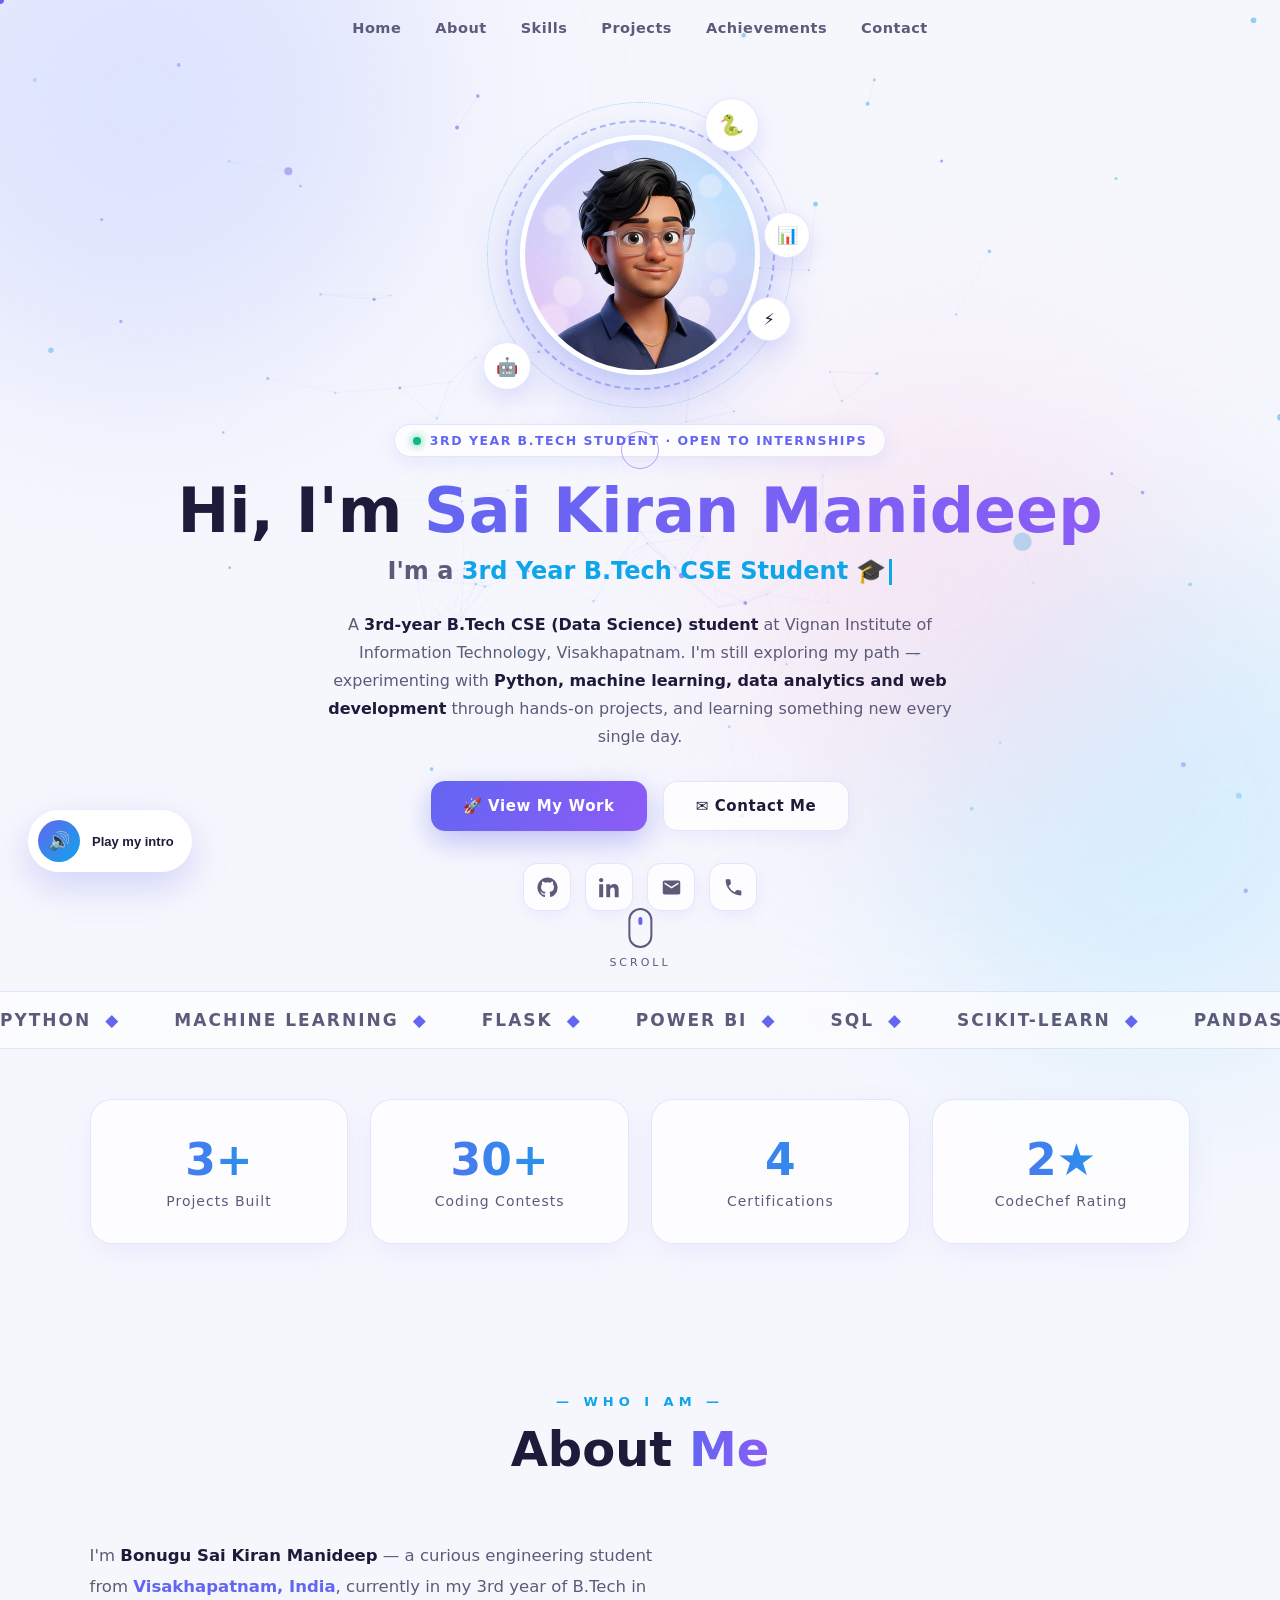
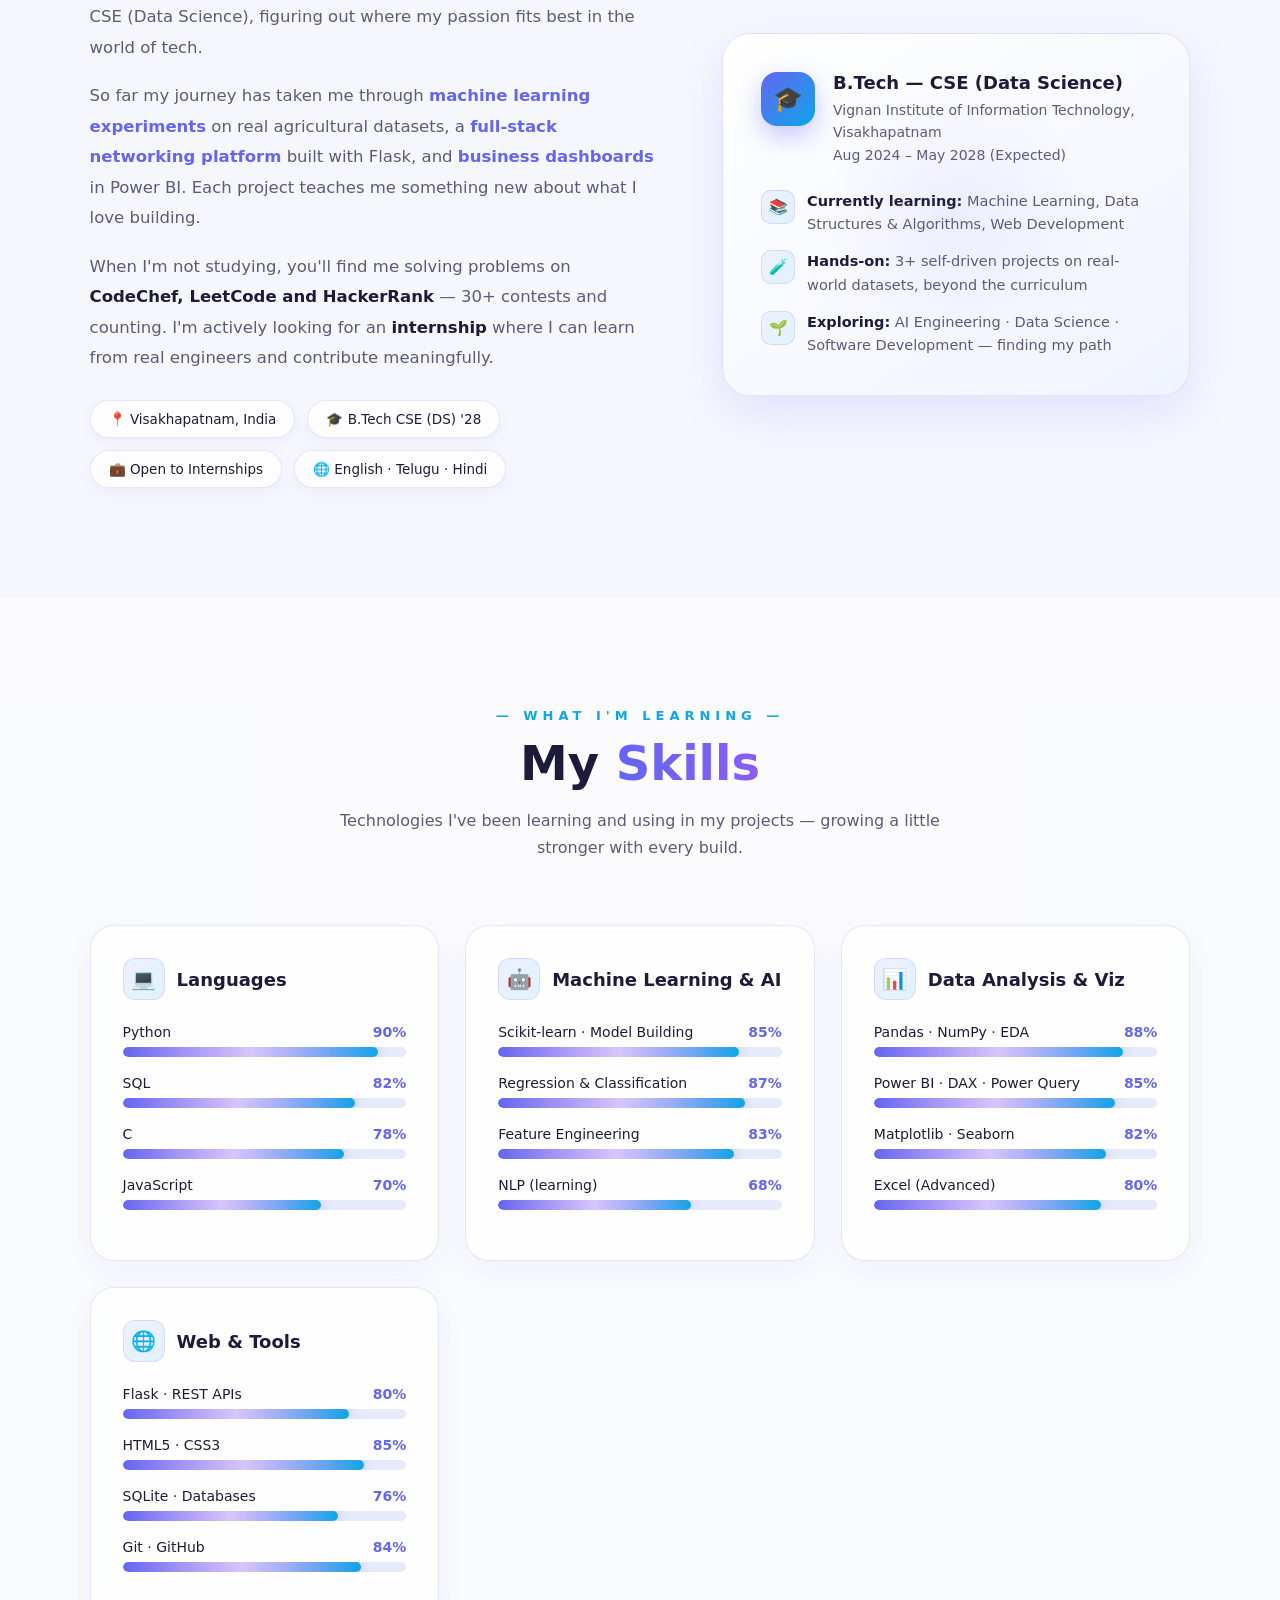
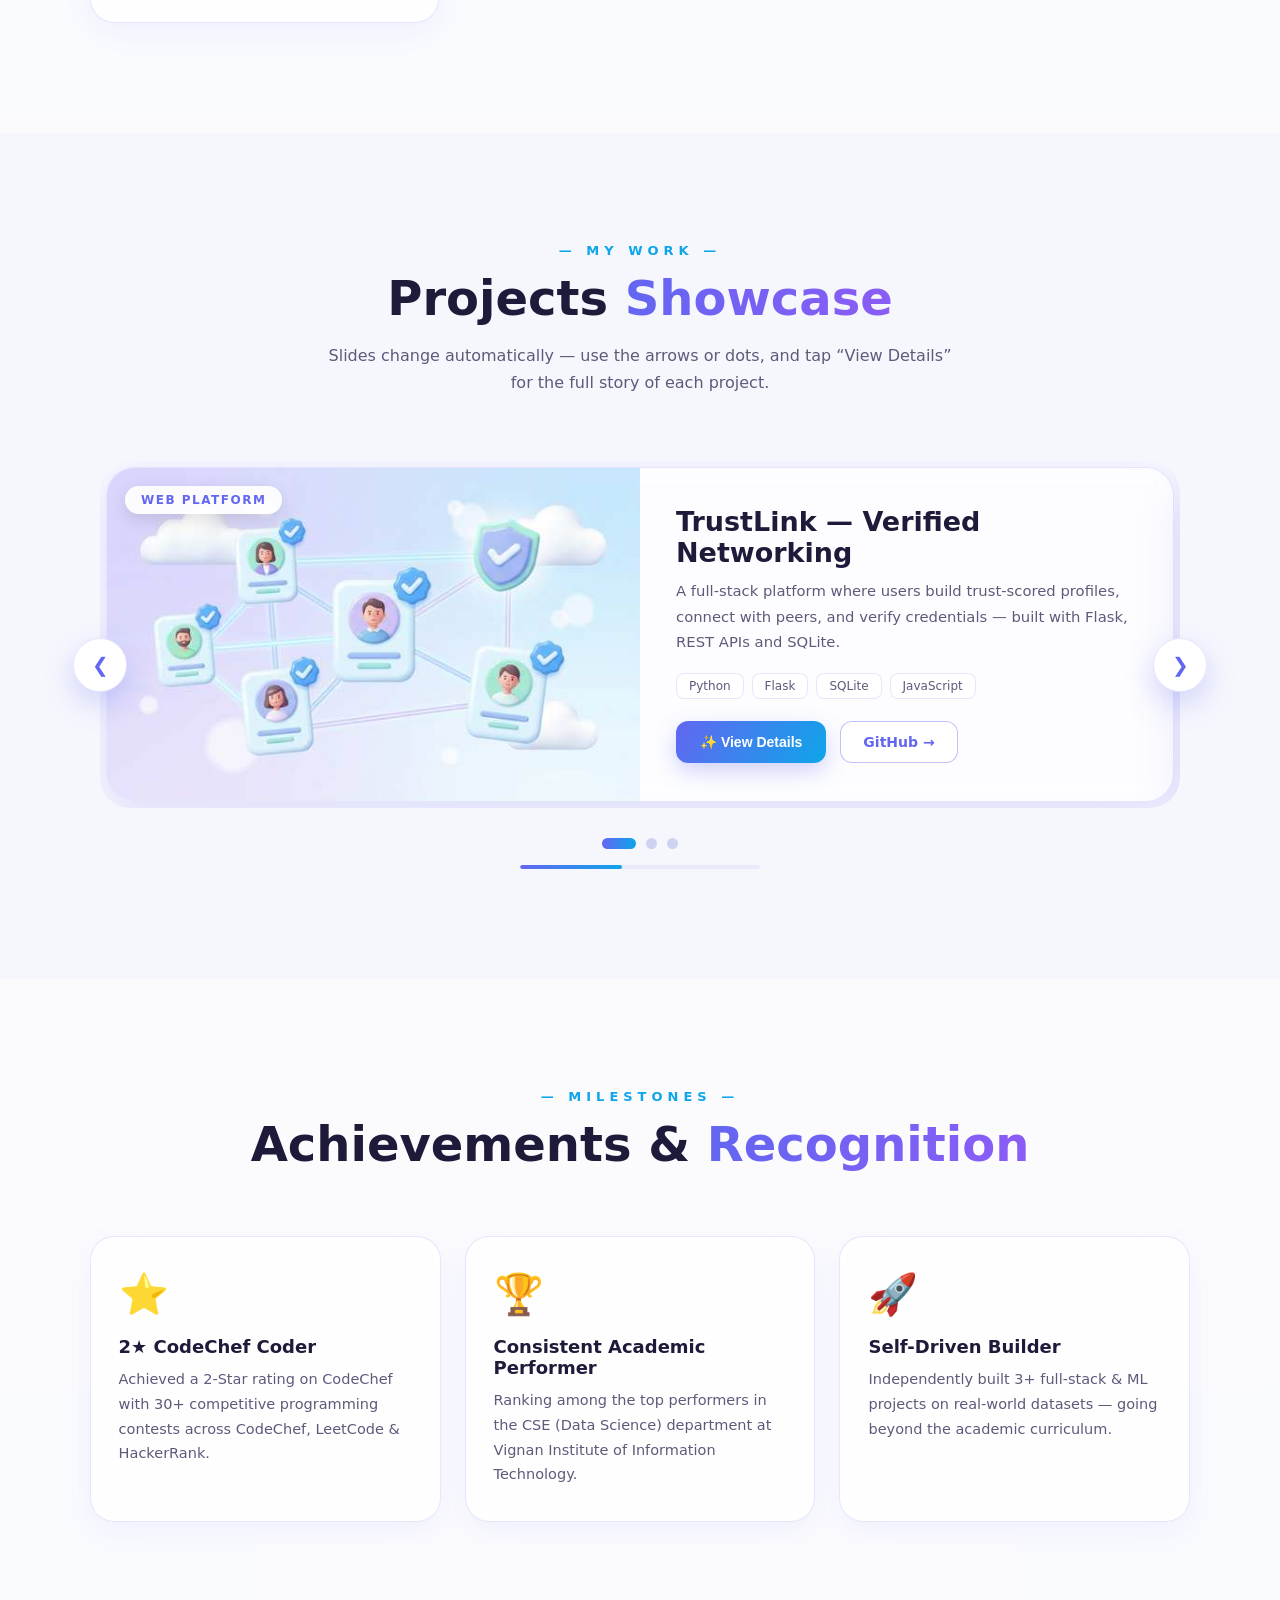
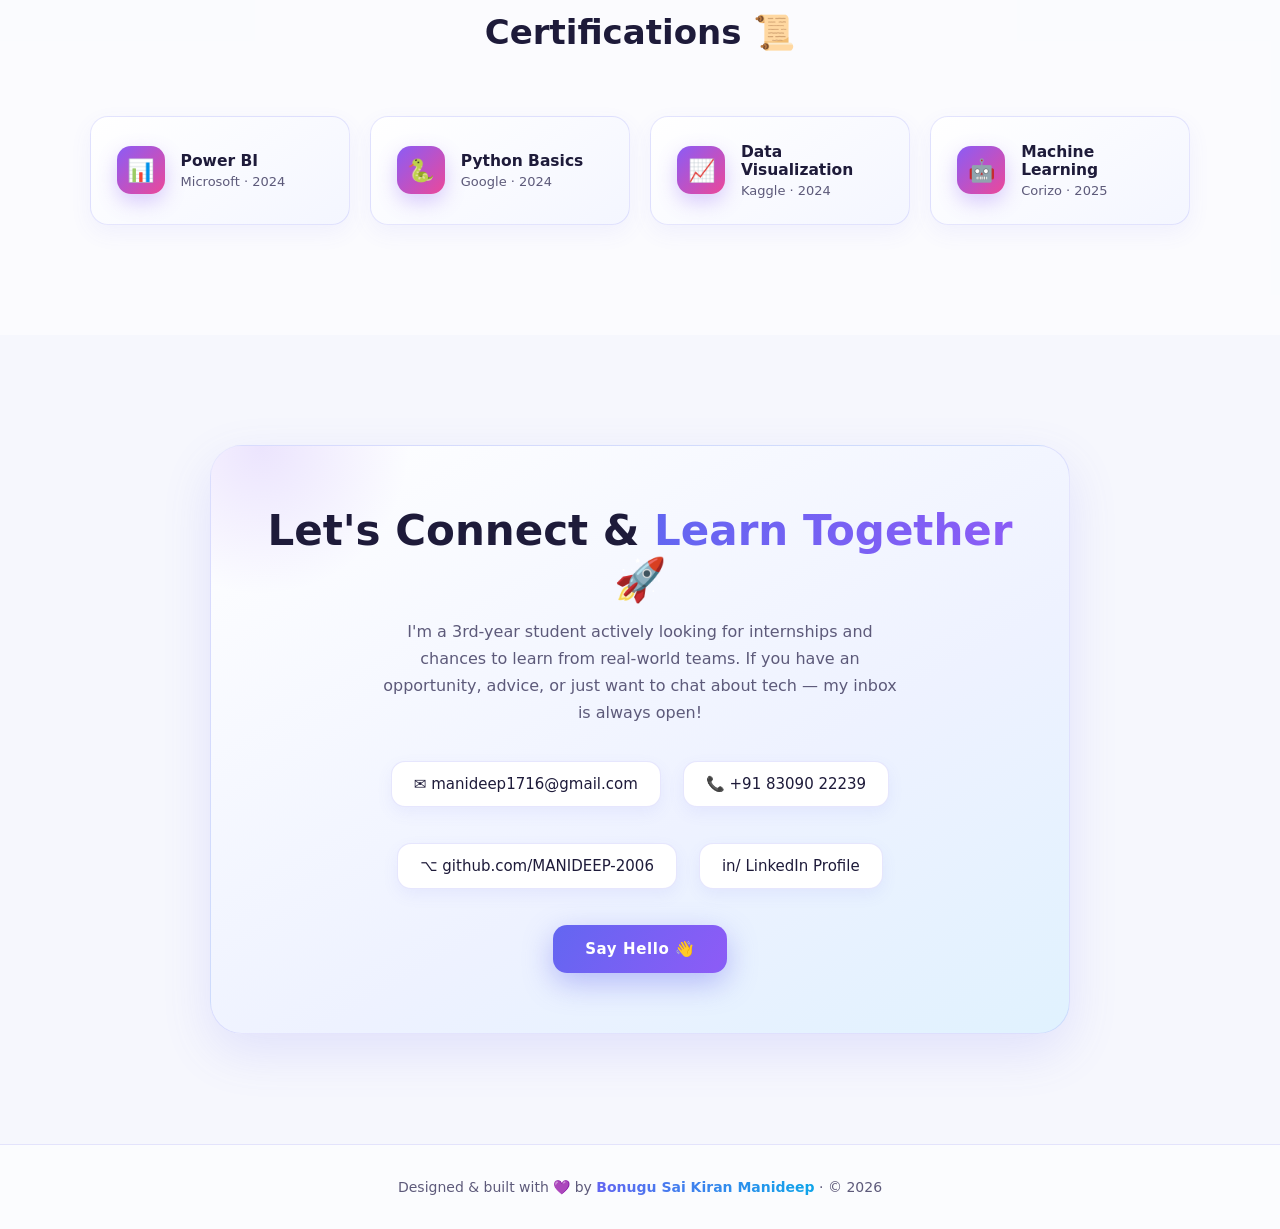
==== commit 179d4efb: "✏️ Update: 3rd year B.Tech student (hero, about, typing roles, voice intro)" ====
--- a/portfolio-singlefile.html
+++ b/portfolio-singlefile.html
@@ -307,10 +307,10 @@
     <div class="orb o3">📊</div>
     <div class="orb o4">⚡</div>
   </div>
-  <div class="hero-tag"><span class="dot"></span> Student · Open to Internships</div>
+  <div class="hero-tag"><span class="dot"></span> 3rd Year B.Tech Student · Open to Internships</div>
   <h1>Hi, I'm <span class="grad-text">Sai Kiran Manideep</span></h1>
   <div class="typing-line">I'm a <span id="typed"></span><span class="typed-caret"></span></div>
-  <p class="hero-desc">A <b>B.Tech CSE (Data Science) student</b> at Vignan Institute of Information Technology, Visakhapatnam. I'm still exploring my path — experimenting with <b>Python, machine learning, data analytics and web development</b> through hands-on projects, and learning something new every single day.</p>
+  <p class="hero-desc">A <b>3rd-year B.Tech CSE (Data Science) student</b> at Vignan Institute of Information Technology, Visakhapatnam. I'm still exploring my path — experimenting with <b>Python, machine learning, data analytics and web development</b> through hands-on projects, and learning something new every single day.</p>
   <div class="hero-btns">
     <a class="btn btn-primary" href="#projects">🚀 View My Work</a>
     <a class="btn btn-ghost" href="mailto:manideep1716@gmail.com">✉️ Contact Me</a>
@@ -347,7 +347,7 @@
   </div>
   <div class="about-grid">
     <div class="about-text reveal left">
-      <p>I'm <strong>Bonugu Sai Kiran Manideep</strong> — a curious engineering student from <span class="hl">Visakhapatnam, India</span>, currently pursuing my B.Tech in CSE (Data Science) and figuring out where my passion fits best in the world of tech.</p>
+      <p>I'm <strong>Bonugu Sai Kiran Manideep</strong> — a curious engineering student from <span class="hl">Visakhapatnam, India</span>, currently in my 3rd year of B.Tech in CSE (Data Science), figuring out where my passion fits best in the world of tech.</p>
       <p>So far my journey has taken me through <span class="hl">machine learning experiments</span> on real agricultural datasets, a <span class="hl">full-stack networking platform</span> built with Flask, and <span class="hl">business dashboards</span> in Power BI. Each project teaches me something new about what I love building.</p>
       <p>When I'm not studying, you'll find me solving problems on <strong>CodeChef, LeetCode and HackerRank</strong> — 30+ contests and counting. I'm actively looking for an <strong>internship</strong> where I can learn from real engineers and contribute meaningfully.</p>
       <div class="info-chips">
@@ -523,7 +523,7 @@
 <section id="contact">
   <div class="contact-card reveal">
     <h2>Let's Connect & <span class="grad-text">Learn Together</span> 🚀</h2>
-    <p>I'm a student actively looking for internships and chances to learn from real-world teams. If you have an opportunity, advice, or just want to chat about tech — my inbox is always open!</p>
+    <p>I'm a 3rd-year student actively looking for internships and chances to learn from real-world teams. If you have an opportunity, advice, or just want to chat about tech — my inbox is always open!</p>
     <div class="contact-rows">
       <a class="crow" href="mailto:manideep1716@gmail.com">✉️ manideep1716@gmail.com</a>
       <a class="crow" href="tel:+918309022239">📞 +91 83090 22239</a>
@@ -601,7 +601,7 @@
 links.querySelectorAll('a').forEach(a=>a.onclick=()=>links.classList.remove('open'));
 
 /* TYPING — student roles */
-const roles=['B.Tech CSE Student 🎓','Data Science Learner 📊','Aspiring AI / ML Engineer 🤖','Curious Problem Solver ⚡','Exploring My Path in Tech 🌱'];
+const roles=['3rd Year B.Tech CSE Student 🎓','Data Science Learner 📊','Aspiring AI / ML Engineer 🤖','Curious Problem Solver ⚡','Exploring My Path in Tech 🌱'];
 const typedEl=document.getElementById('typed');
 let ri=0,ci=0,del=false;
 (function type(){
@@ -616,7 +616,7 @@
 /* ===== VOICE: AUTO-PLAY ON OPEN + MUTE ===== */
 const voiceCtl=document.getElementById('voiceCtl');
 const vicIcon=document.getElementById('vicIcon'),vicTxt=document.getElementById('vicTxt');
-const introText=`Hello! Welcome to my portfolio. I'm Bonugu Sai Kiran Manideep, a B.Tech Computer Science student specialising in Data Science at Vignan Institute of Information Technology, Visakhapatnam. I'm still a student exploring my path in technology, learning machine learning, data analytics and web development through hands-on projects. I've built TrustLink, a networking web platform. GreenCrop, a machine learning model that predicts crop yields. And a sales analytics dashboard in Power B I. I also enjoy competitive programming, with over 30 contests on CodeChef, LeetCode and HackerRank. I'm looking for an internship where I can learn from real engineers and grow. Thanks for visiting, and feel free to explore my work!`;
+const introText=`Hello! Welcome to my portfolio. I'm Bonugu Sai Kiran Manideep, a third year B.Tech Computer Science student specialising in Data Science at Vignan Institute of Information Technology, Visakhapatnam. I'm still a student exploring my path in technology, learning machine learning, data analytics and web development through hands-on projects. I've built TrustLink, a networking web platform. GreenCrop, a machine learning model that predicts crop yields. And a sales analytics dashboard in Power B I. I also enjoy competitive programming, with over 30 contests on CodeChef, LeetCode and HackerRank. I'm looking for an internship where I can learn from real engineers and grow. Thanks for visiting, and feel free to explore my work!`;
 let muted=false,autoTried=false,spokenOnce=false;
 function setUI(state){
   if(state==='speaking'){voiceCtl.classList.add('speaking');vicIcon.textContent='🔊';vicTxt.textContent='Playing… tap to mute';}
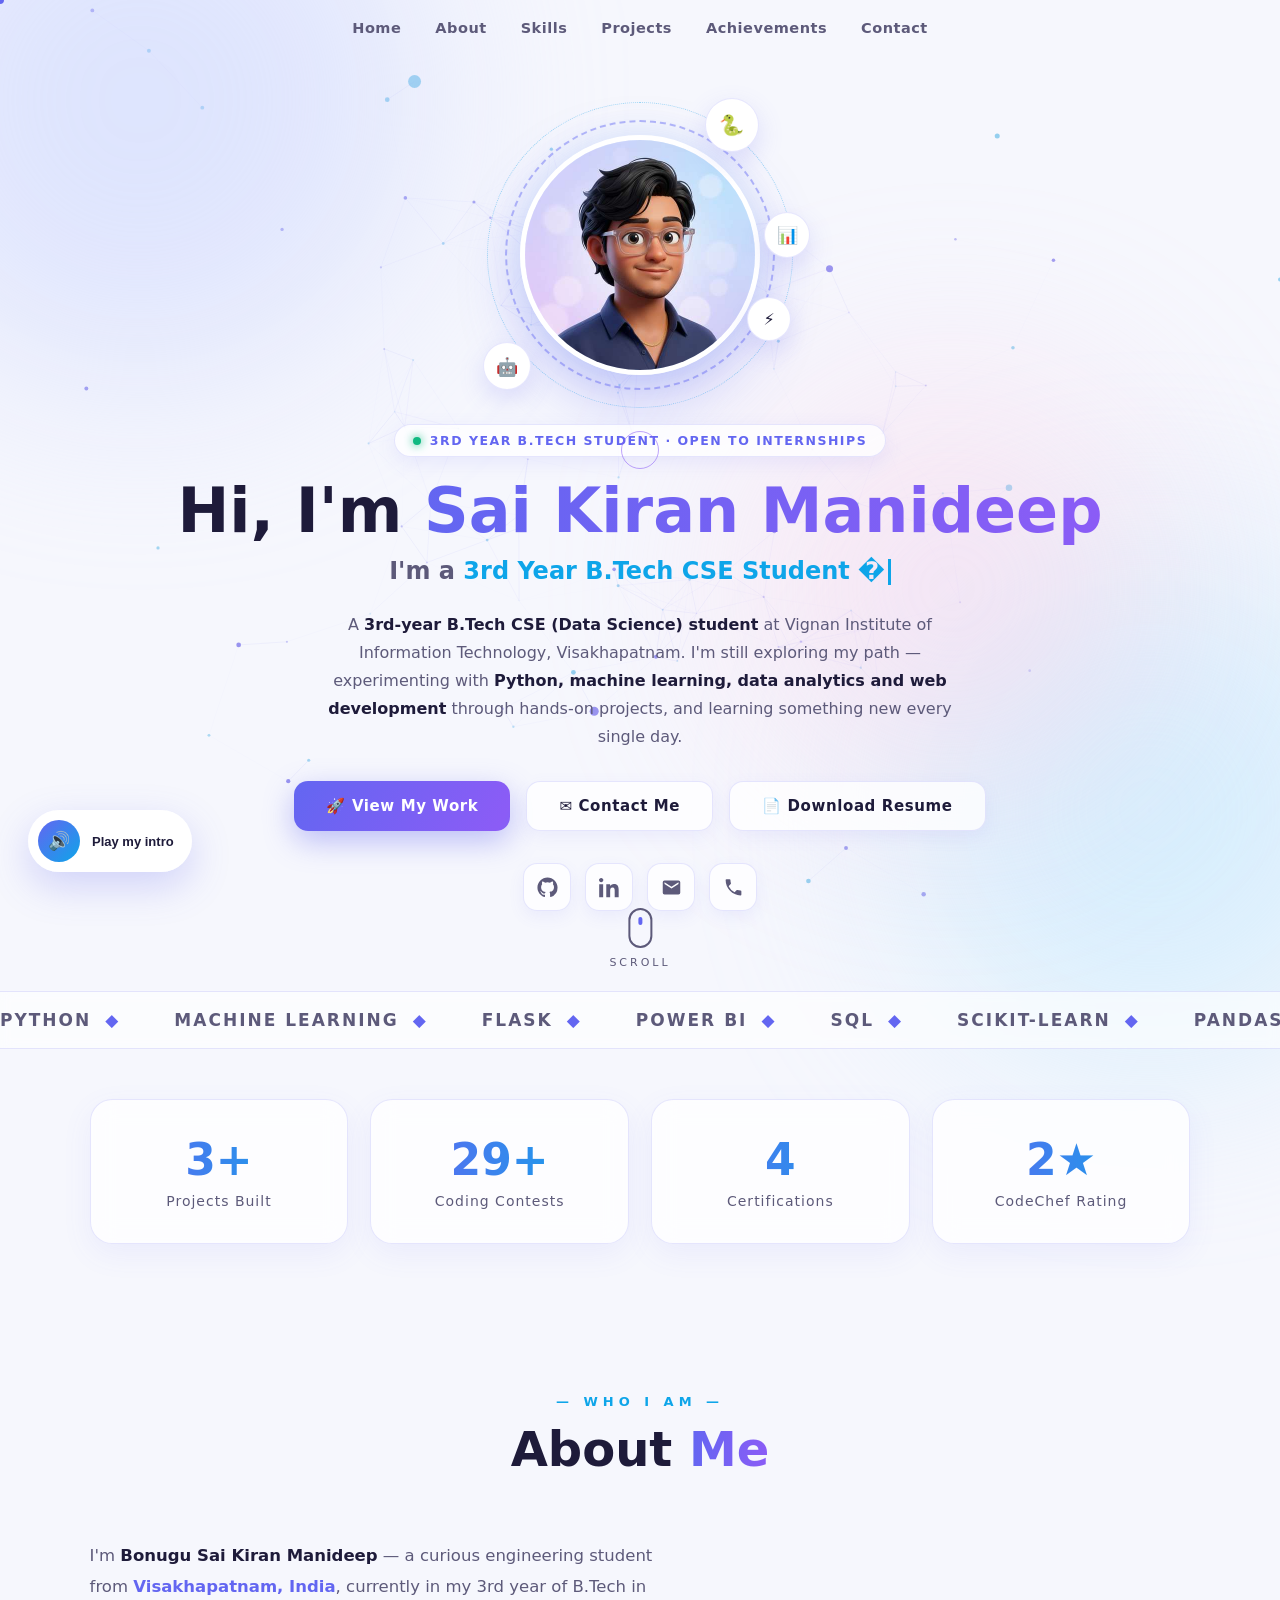
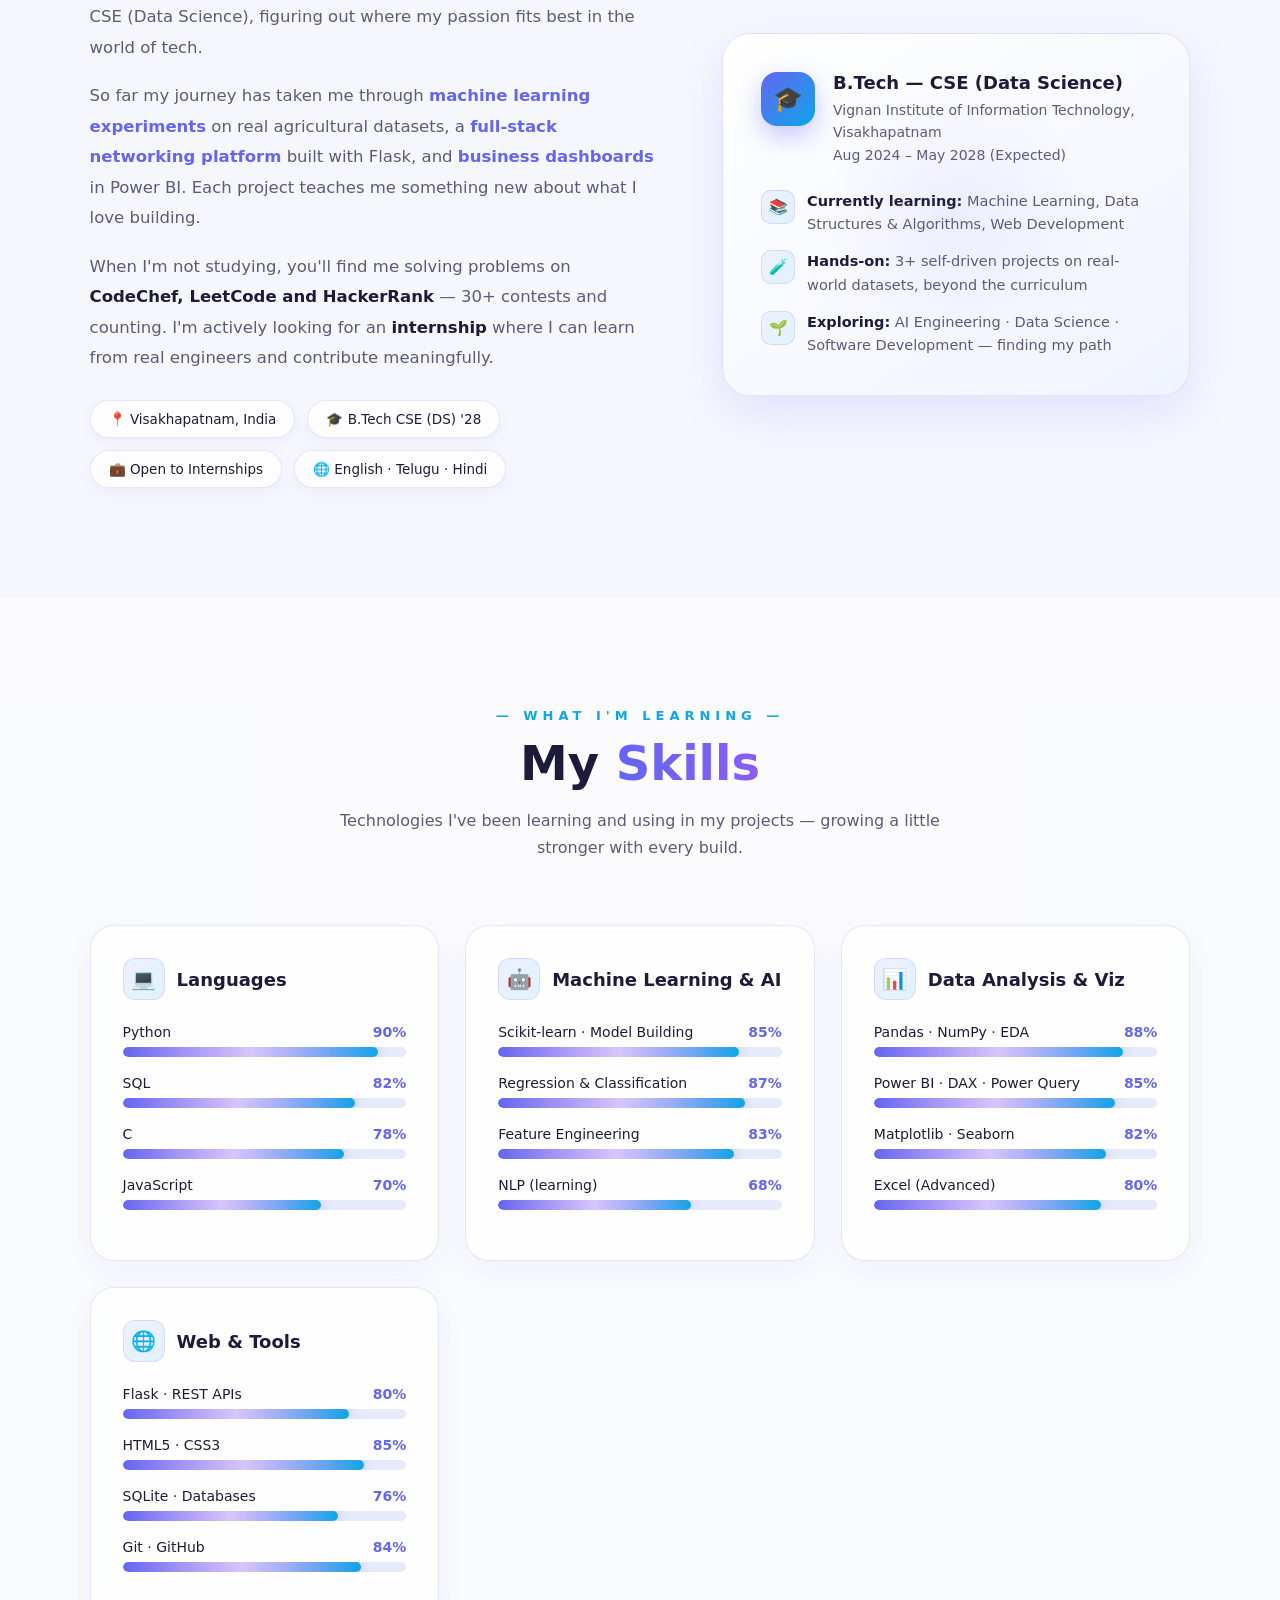
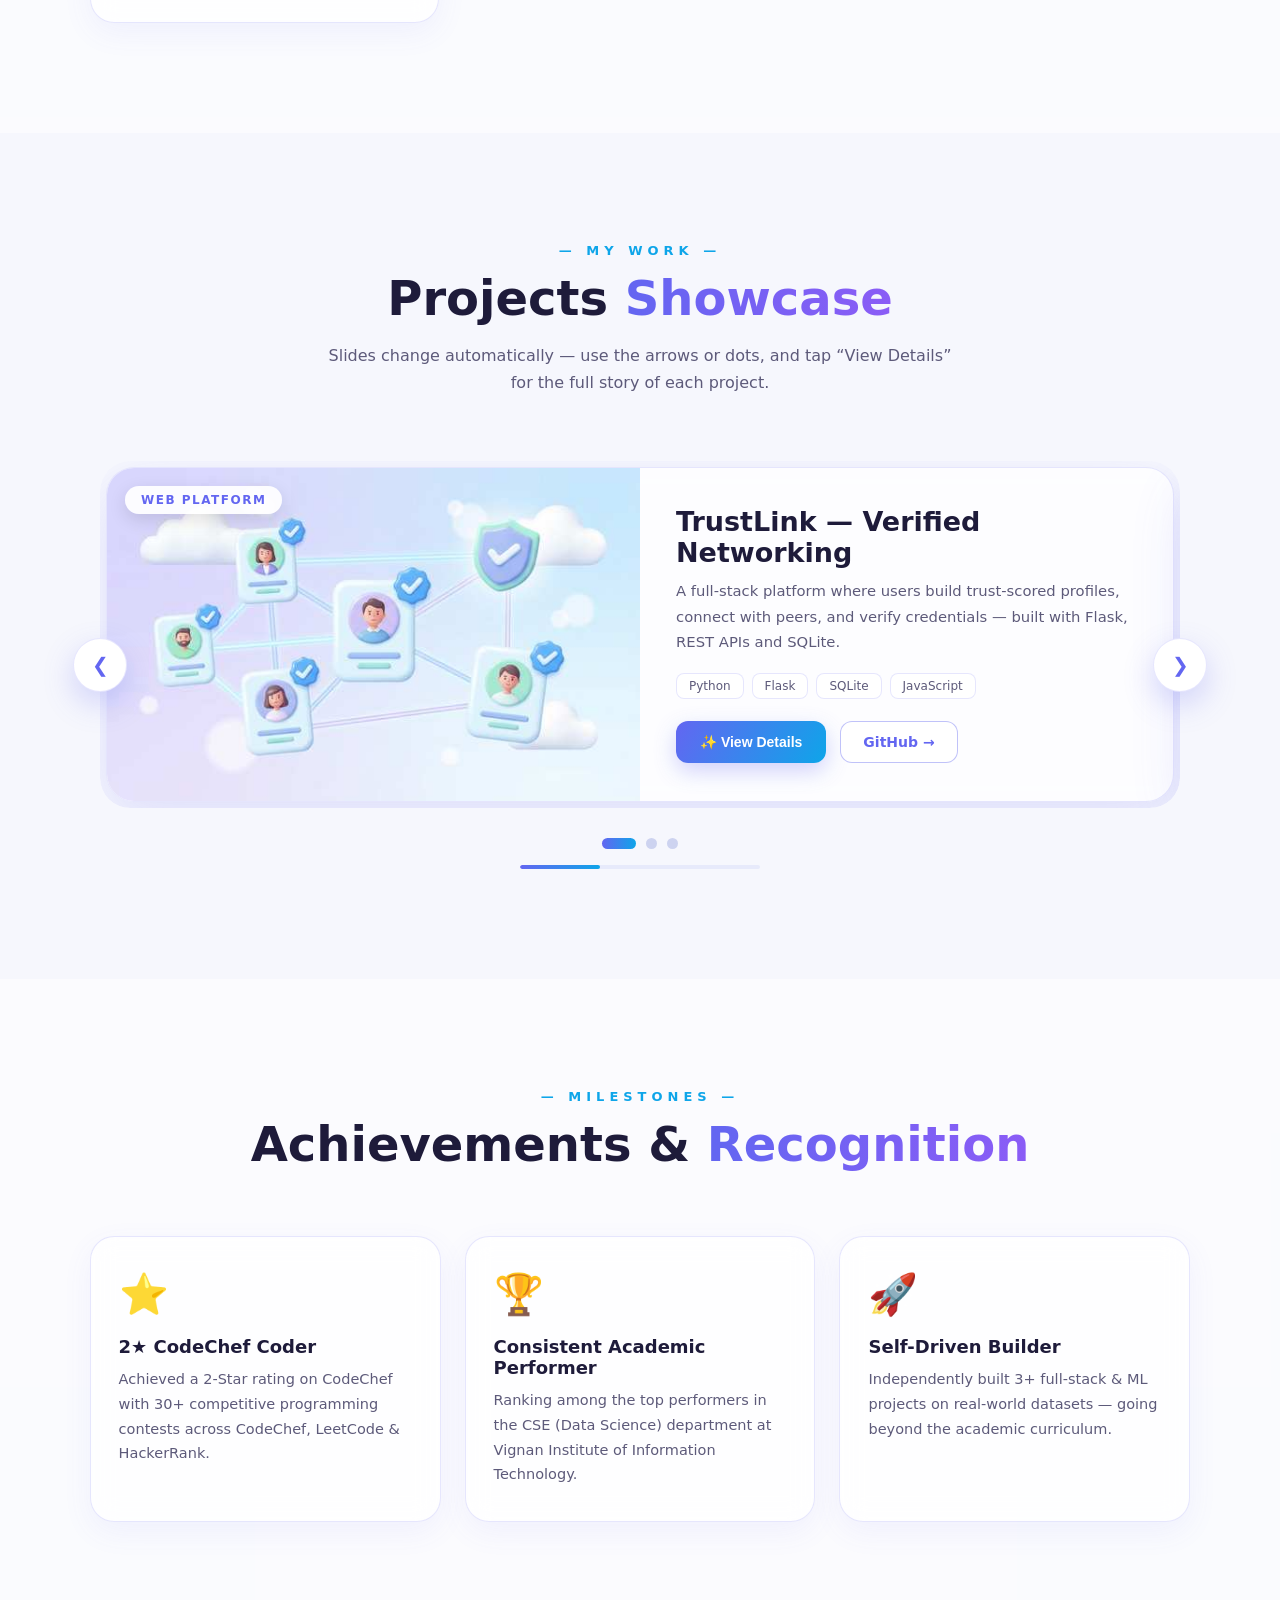
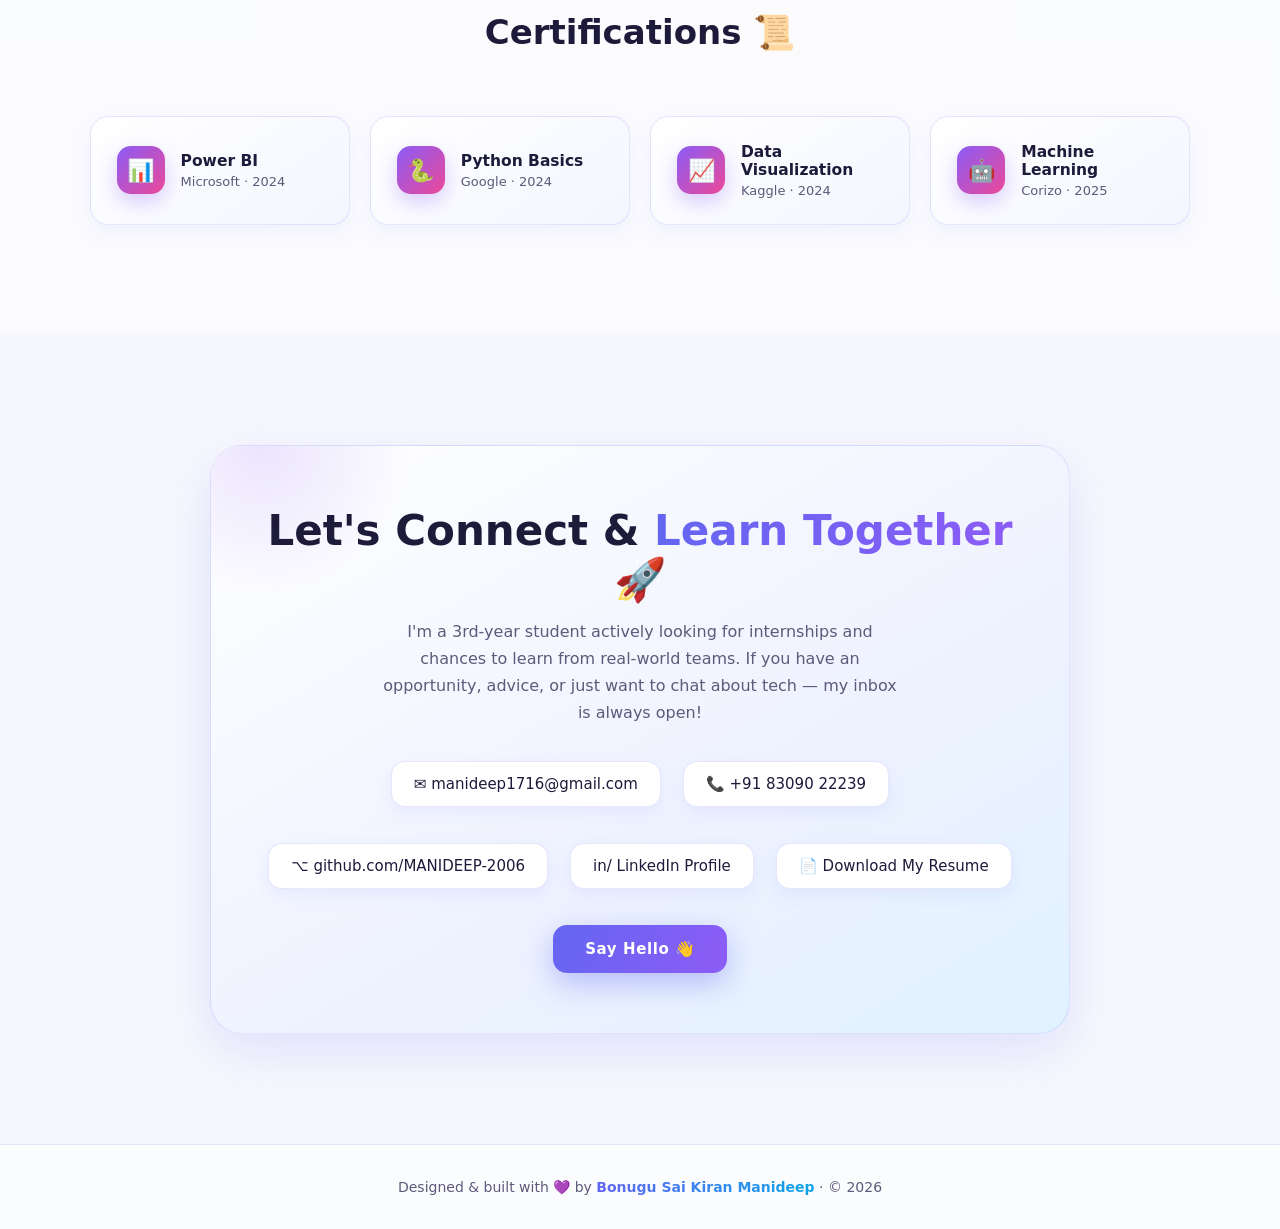
==== commit 7ff0666b: "🚀 Add resume download, SEO & social-share tags, favicon" ====
--- a/portfolio-singlefile.html
+++ b/portfolio-singlefile.html
@@ -4,6 +4,19 @@
 <meta charset="UTF-8">
 <meta name="viewport" content="width=device-width, initial-scale=1.0">
 <title>Sai Kiran Manideep | Student Portfolio</title>
+<meta name="description" content="Portfolio of Bonugu Sai Kiran Manideep — 3rd year B.Tech CSE (Data Science) student at VIIT Visakhapatnam. Python, Machine Learning, Power BI & Flask projects. Open to internships.">
+<meta name="keywords" content="Sai Kiran Manideep, portfolio, data science student, machine learning, Python, Power BI, Flask, VIIT, internship">
+<meta name="author" content="Bonugu Sai Kiran Manideep">
+<meta property="og:title" content="Sai Kiran Manideep | Student Portfolio">
+<meta property="og:description" content="3rd year B.Tech CSE (Data Science) student — Python, ML, Power BI & Flask projects. Open to internships.">
+<meta property="og:type" content="website">
+<meta property="og:url" content="https://manideep-2006.github.io/my-portfolio/">
+<meta property="og:image" content="https://manideep-2006.github.io/my-portfolio/images/avatar.jpg">
+<meta name="twitter:card" content="summary">
+<meta name="twitter:title" content="Sai Kiran Manideep | Student Portfolio">
+<meta name="twitter:description" content="3rd year B.Tech CSE (Data Science) student — Python, ML, Power BI & Flask. Open to internships.">
+<meta name="theme-color" content="#6366f1">
+<link rel="icon" href="data:image/svg+xml,%3Csvg xmlns='http://www.w3.org/2000/svg' viewBox='0 0 100 100'%3E%3Cdefs%3E%3ClinearGradient id='g' x1='0' y1='0' x2='1' y2='1'%3E%3Cstop offset='0' stop-color='%236366f1'/%3E%3Cstop offset='1' stop-color='%230ea5e9'/%3E%3C/linearGradient%3E%3C/defs%3E%3Crect width='100' height='100' rx='22' fill='url(%23g)'/%3E%3Ctext x='50' y='68' font-size='52' font-weight='bold' font-family='Arial' fill='white' text-anchor='middle'%3EM%3C/text%3E%3C/svg%3E">
 <style>
 :root{
   --bg:#f6f7fd;
@@ -314,6 +327,7 @@
   <div class="hero-btns">
     <a class="btn btn-primary" href="#projects">🚀 View My Work</a>
     <a class="btn btn-ghost" href="mailto:manideep1716@gmail.com">✉️ Contact Me</a>
+    <a class="btn btn-ghost" href="Manideep_Resume.pdf" download="Sai_Kiran_Manideep_Resume.pdf">📄 Download Resume</a>
   </div>
   <div class="hero-socials">
     <a class="soc" href="https://github.com/MANIDEEP-2006" target="_blank" aria-label="GitHub"><svg viewBox="0 0 24 24"><path d="M12 .5C5.65.5.5 5.65.5 12c0 5.08 3.29 9.39 7.86 10.91.58.1.79-.25.79-.55v-2.15c-3.2.7-3.87-1.36-3.87-1.36-.52-1.33-1.28-1.68-1.28-1.68-1.04-.71.08-.7.08-.7 1.16.08 1.77 1.19 1.77 1.19 1.02 1.76 2.69 1.25 3.35.96.1-.75.4-1.25.73-1.54-2.55-.29-5.23-1.28-5.23-5.69 0-1.26.45-2.28 1.19-3.09-.12-.29-.52-1.46.11-3.05 0 0 .97-.31 3.17 1.18a11 11 0 0 1 5.78 0c2.2-1.49 3.17-1.18 3.17-1.18.63 1.59.23 2.76.11 3.05.74.81 1.19 1.83 1.19 3.09 0 4.42-2.69 5.39-5.25 5.67.41.36.78 1.06.78 2.14v3.17c0 .31.21.66.8.55A11.51 11.51 0 0 0 23.5 12C23.5 5.65 18.35.5 12 .5z"/></svg></a>
@@ -531,6 +545,7 @@
     <div class="contact-rows">
       <a class="crow" href="https://github.com/MANIDEEP-2006" target="_blank">⌥ github.com/MANIDEEP-2006</a>
       <a class="crow" href="https://linkedin.com/in/b-sai-kiran-manideep-62716a317" target="_blank">in/ LinkedIn Profile</a>
+      <a class="crow" href="Manideep_Resume.pdf" download="Sai_Kiran_Manideep_Resume.pdf">📄 Download My Resume</a>
     </div>
     <a class="btn btn-primary" href="mailto:manideep1716@gmail.com" style="position:relative;">Say Hello 👋</a>
   </div>
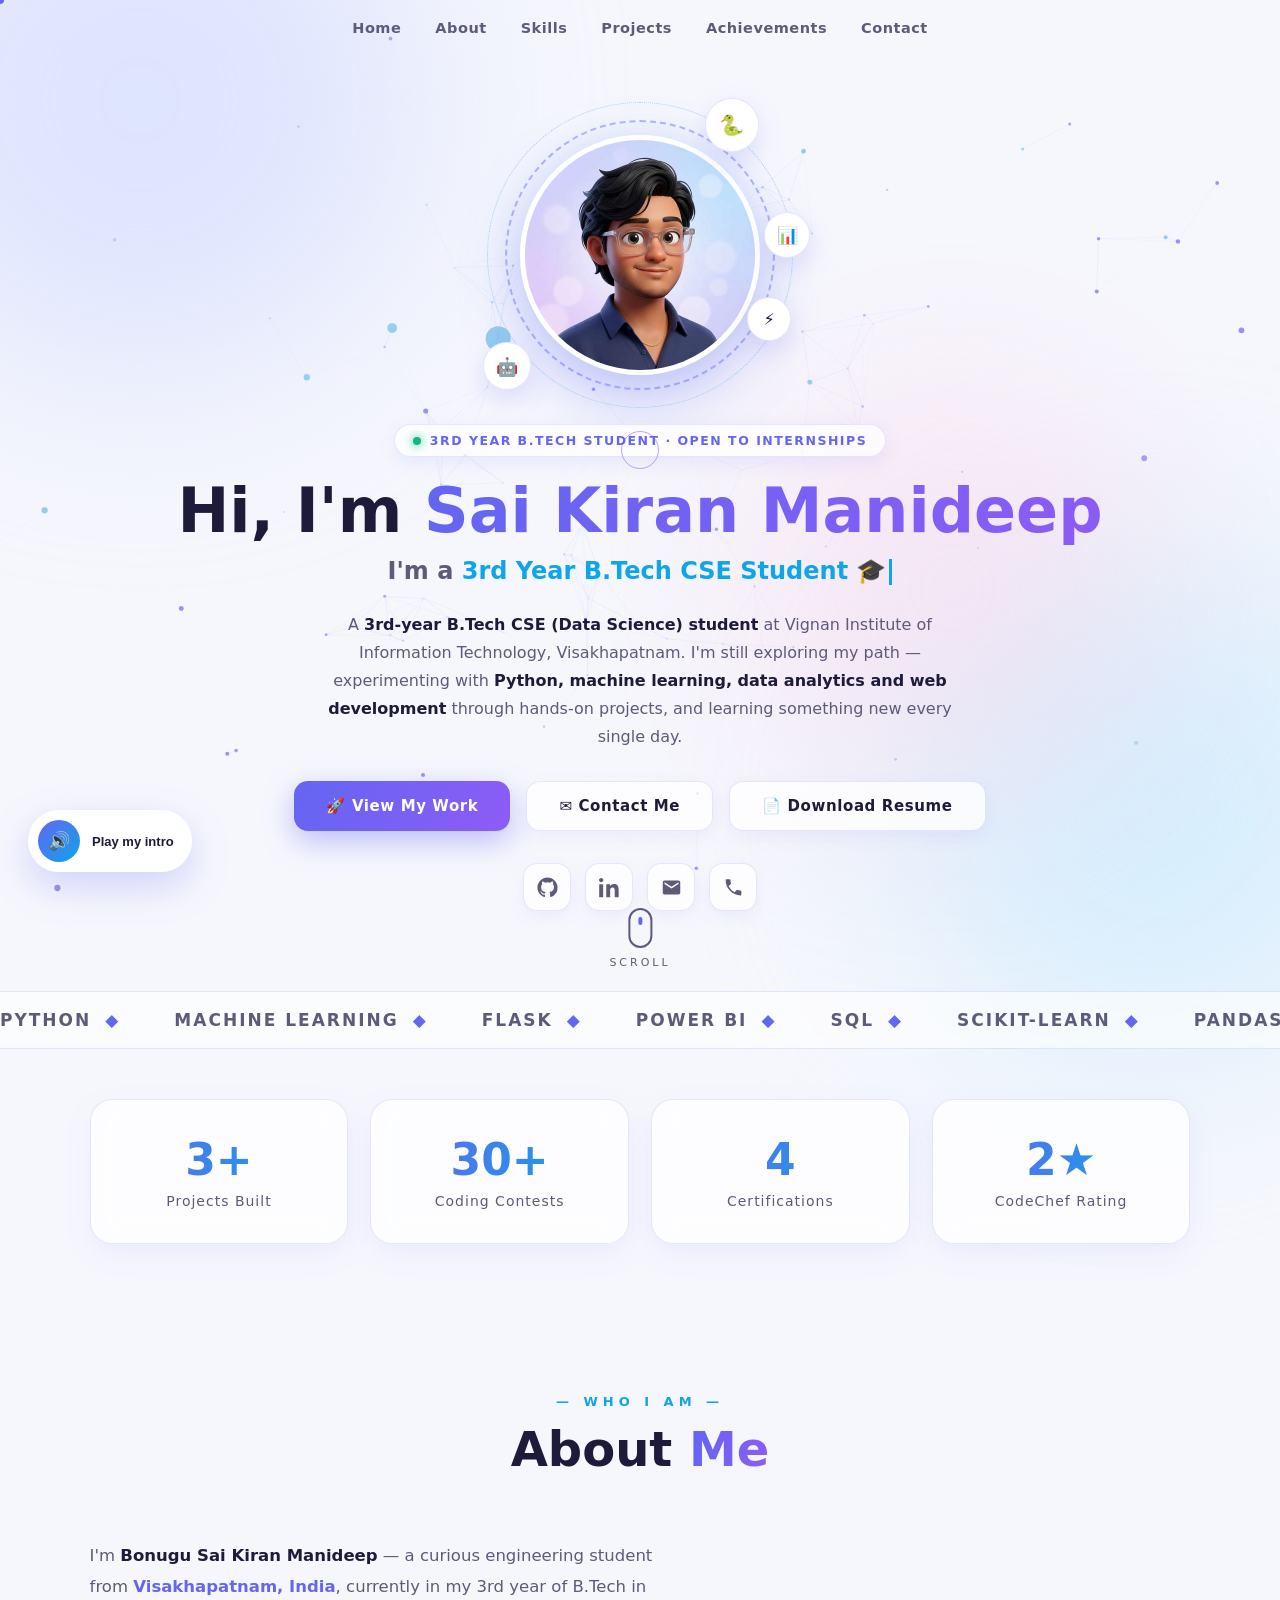
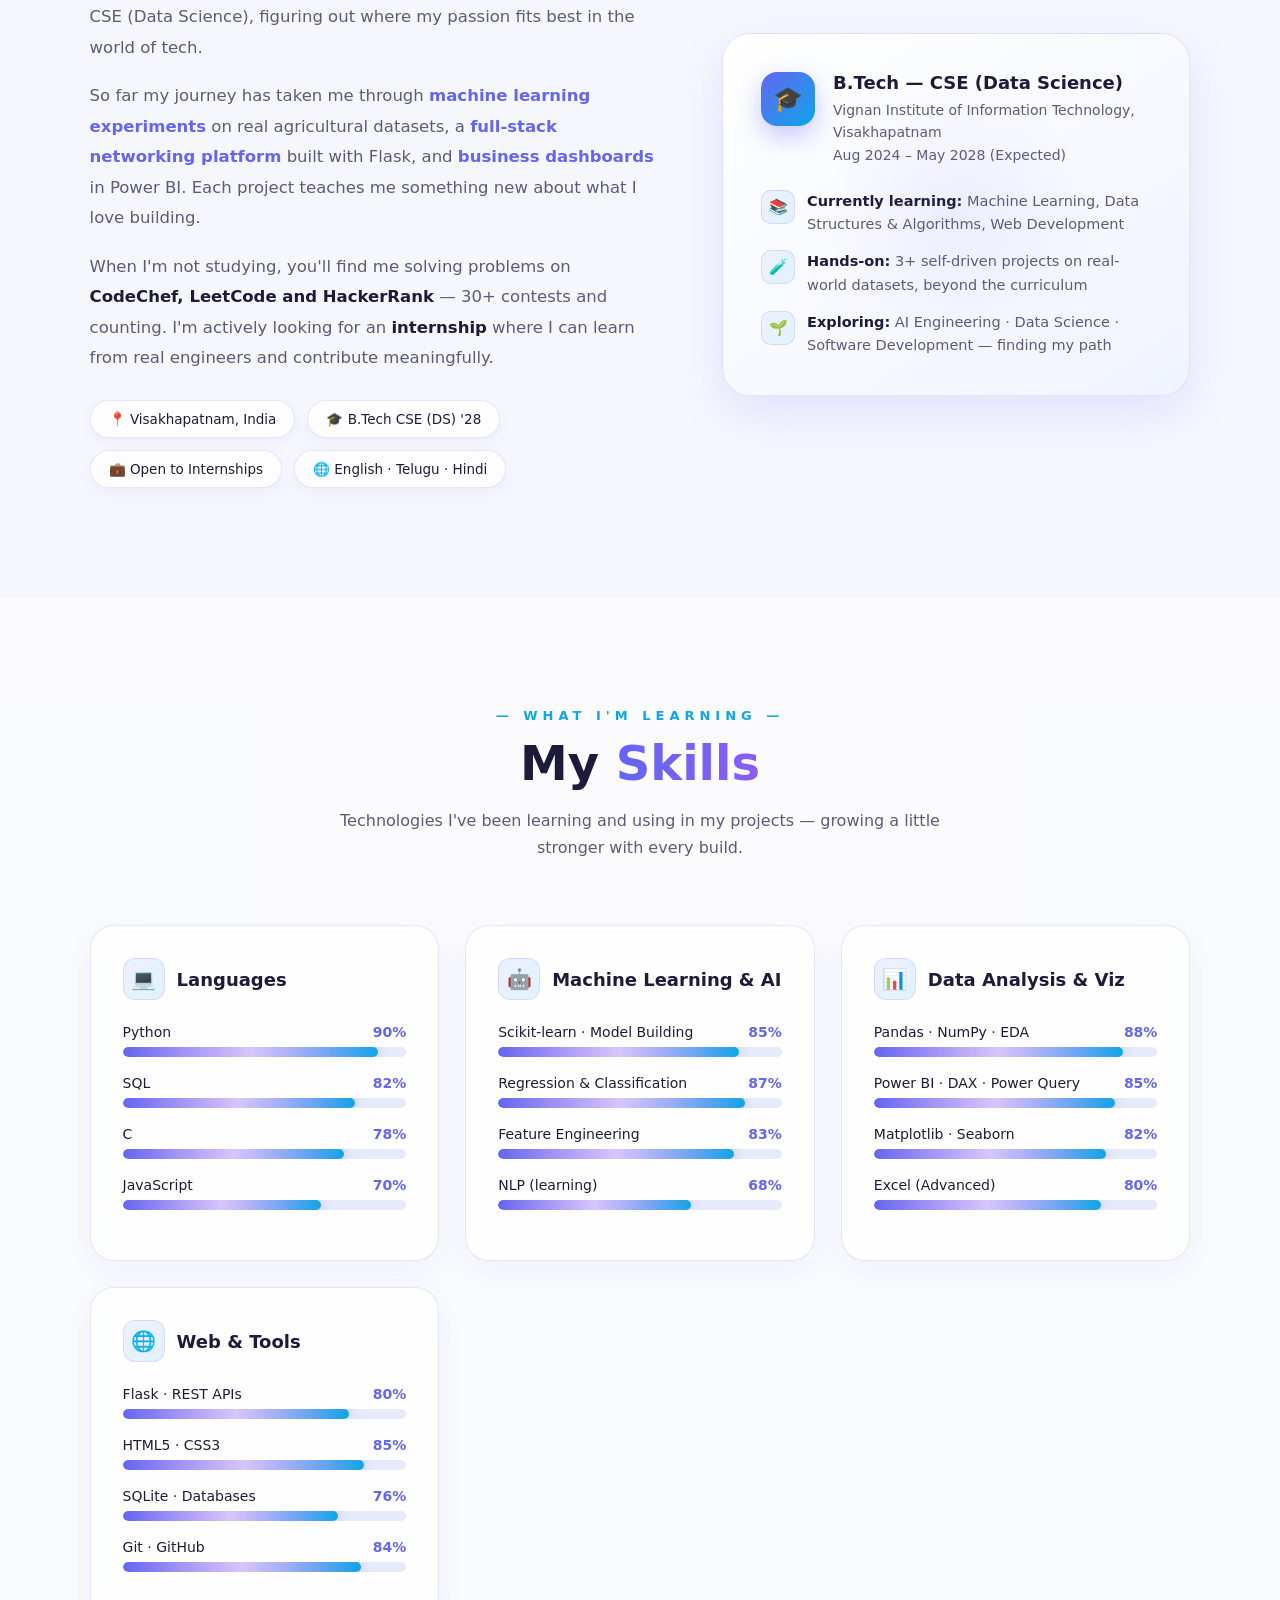
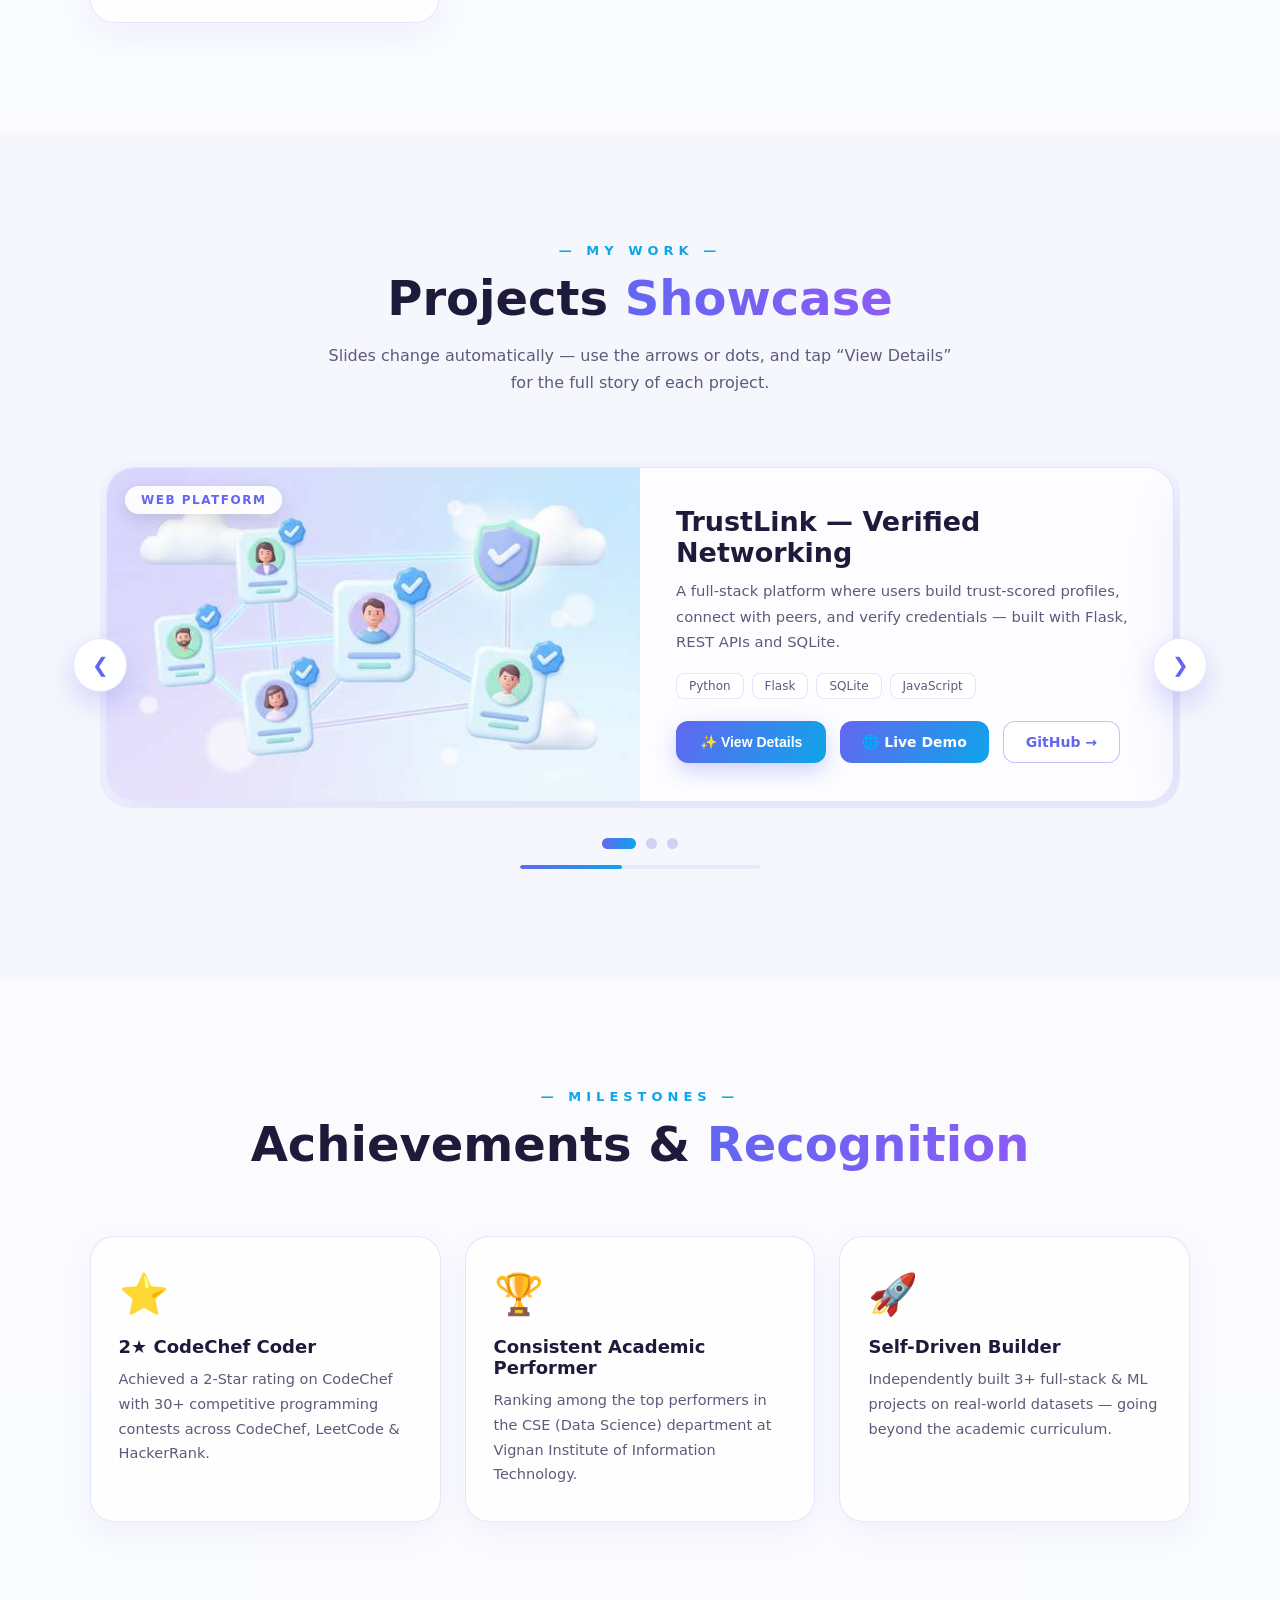
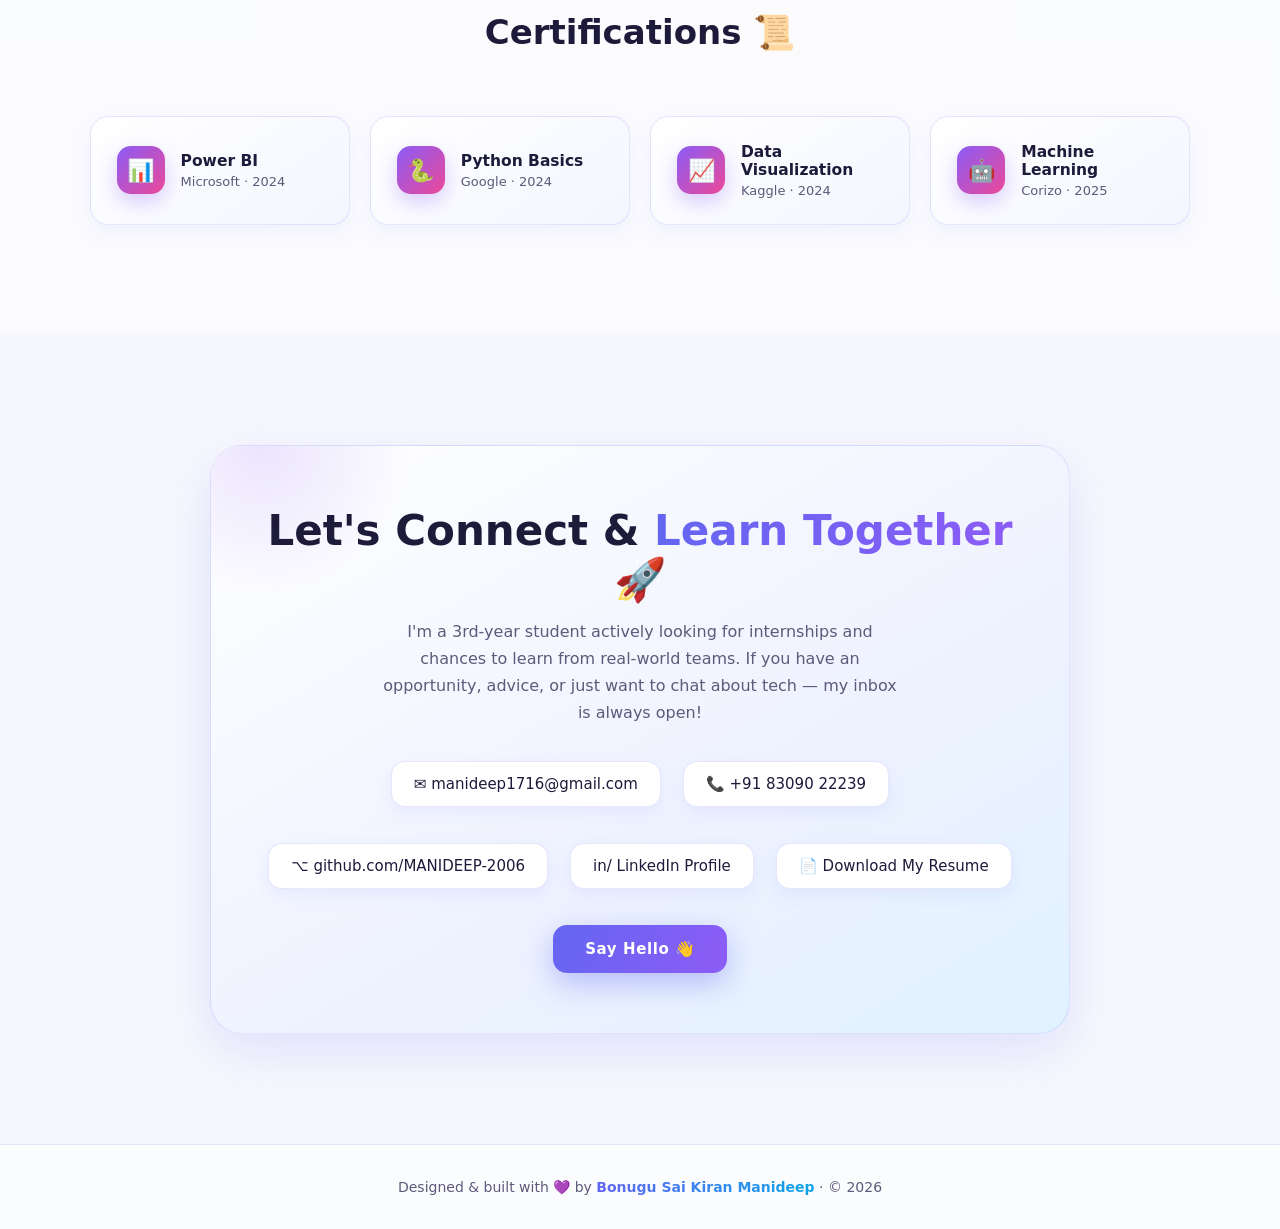
==== commit e087a733: "🌐 Add TrustLink Live Demo buttons (carousel + modal)" ====
--- a/portfolio-singlefile.html
+++ b/portfolio-singlefile.html
@@ -450,6 +450,7 @@
               <div class="ptags"><span class="ttag">Python</span><span class="ttag">Flask</span><span class="ttag">SQLite</span><span class="ttag">JavaScript</span></div>
               <div class="pacts">
                 <button class="pop-btn" data-proj="0">✨ View Details</button>
+                <a class="plink" href="https://manideep-2006.github.io/trustlink_landing/" target="_blank" style="background:linear-gradient(120deg,#6366f1,#0ea5e9);color:#fff;border:none;">🌐 Live Demo</a>
                 <a class="plink" href="https://github.com/MANIDEEP-2006/trustlink_landing" target="_blank">GitHub →</a>
               </div>
             </div>
@@ -748,7 +749,7 @@
   desc:'<p>TrustLink is a <b>full-stack web platform for verified professional networking</b>. Users create trust-scored profiles, establish peer connections, and validate credentials through a structured authentication system.</p><p>I architected a <b>RESTful Flask backend</b> with session-based authentication, user registration and profile management modules, with secure data storage in SQLite. The frontend is fully responsive — HTML5, CSS3 and JavaScript with dynamic content rendering and mobile-optimised layouts.</p>',
   metrics:['🔐 Session-based Auth','⭐ Trust-Scored Profiles','📱 Fully Responsive UI'],
   tags:['Python','Flask','REST APIs','SQLite','JavaScript','HTML5','CSS3'],
-  link:'https://github.com/MANIDEEP-2006/trustlink_landing'},
+  link:'https://github.com/MANIDEEP-2006/trustlink_landing',live:'https://manideep-2006.github.io/trustlink_landing/'},
  {role:'Machine Learning Pipeline',title:'GreenCrop — Crop Yield Prediction',
   desc:'<p>GreenCrop is an <b>end-to-end machine learning pipeline</b> for crop yield prediction, trained on 10,000+ row agricultural datasets using <b>Random Forest and Linear Regression</b> via Scikit-learn.</p><p>Through systematic feature engineering, normalization and hyperparameter tuning, I improved model accuracy by <b>~18%</b>, validating performance with RMSE and R² metrics. The pipeline includes thorough preprocessing — missing-value imputation, outlier treatment and feature scaling.</p>',
   metrics:['📈 +18% Model Accuracy','🗄️ 10,000+ Rows','🧪 RMSE & R² Validated'],
@@ -772,6 +773,10 @@
   document.getElementById('mMetrics').innerHTML=p.metrics.map(m=>`<span class="metric">${m}</span>`).join('');
   document.getElementById('mTags').innerHTML=p.tags.map(t=>`<span class="ttag">${t}</span>`).join('');
   document.getElementById('mLink').href=p.link;
+  let lb=document.getElementById('mLive');
+  if(!lb){lb=document.createElement('a');lb.id='mLive';lb.className='pop-btn';lb.target='_blank';lb.style.cssText='text-decoration:none;margin-left:12px;background:linear-gradient(120deg,#10b981,#0ea5e9);';lb.textContent='🌐 Live Demo';document.getElementById('mLink').after(lb);}
+  lb.style.display=p.live?'inline-flex':'none';
+  if(p.live)lb.href=p.live;
   pmodal.classList.add('open');
   document.body.style.overflow='hidden';
   clearInterval(progTimer);
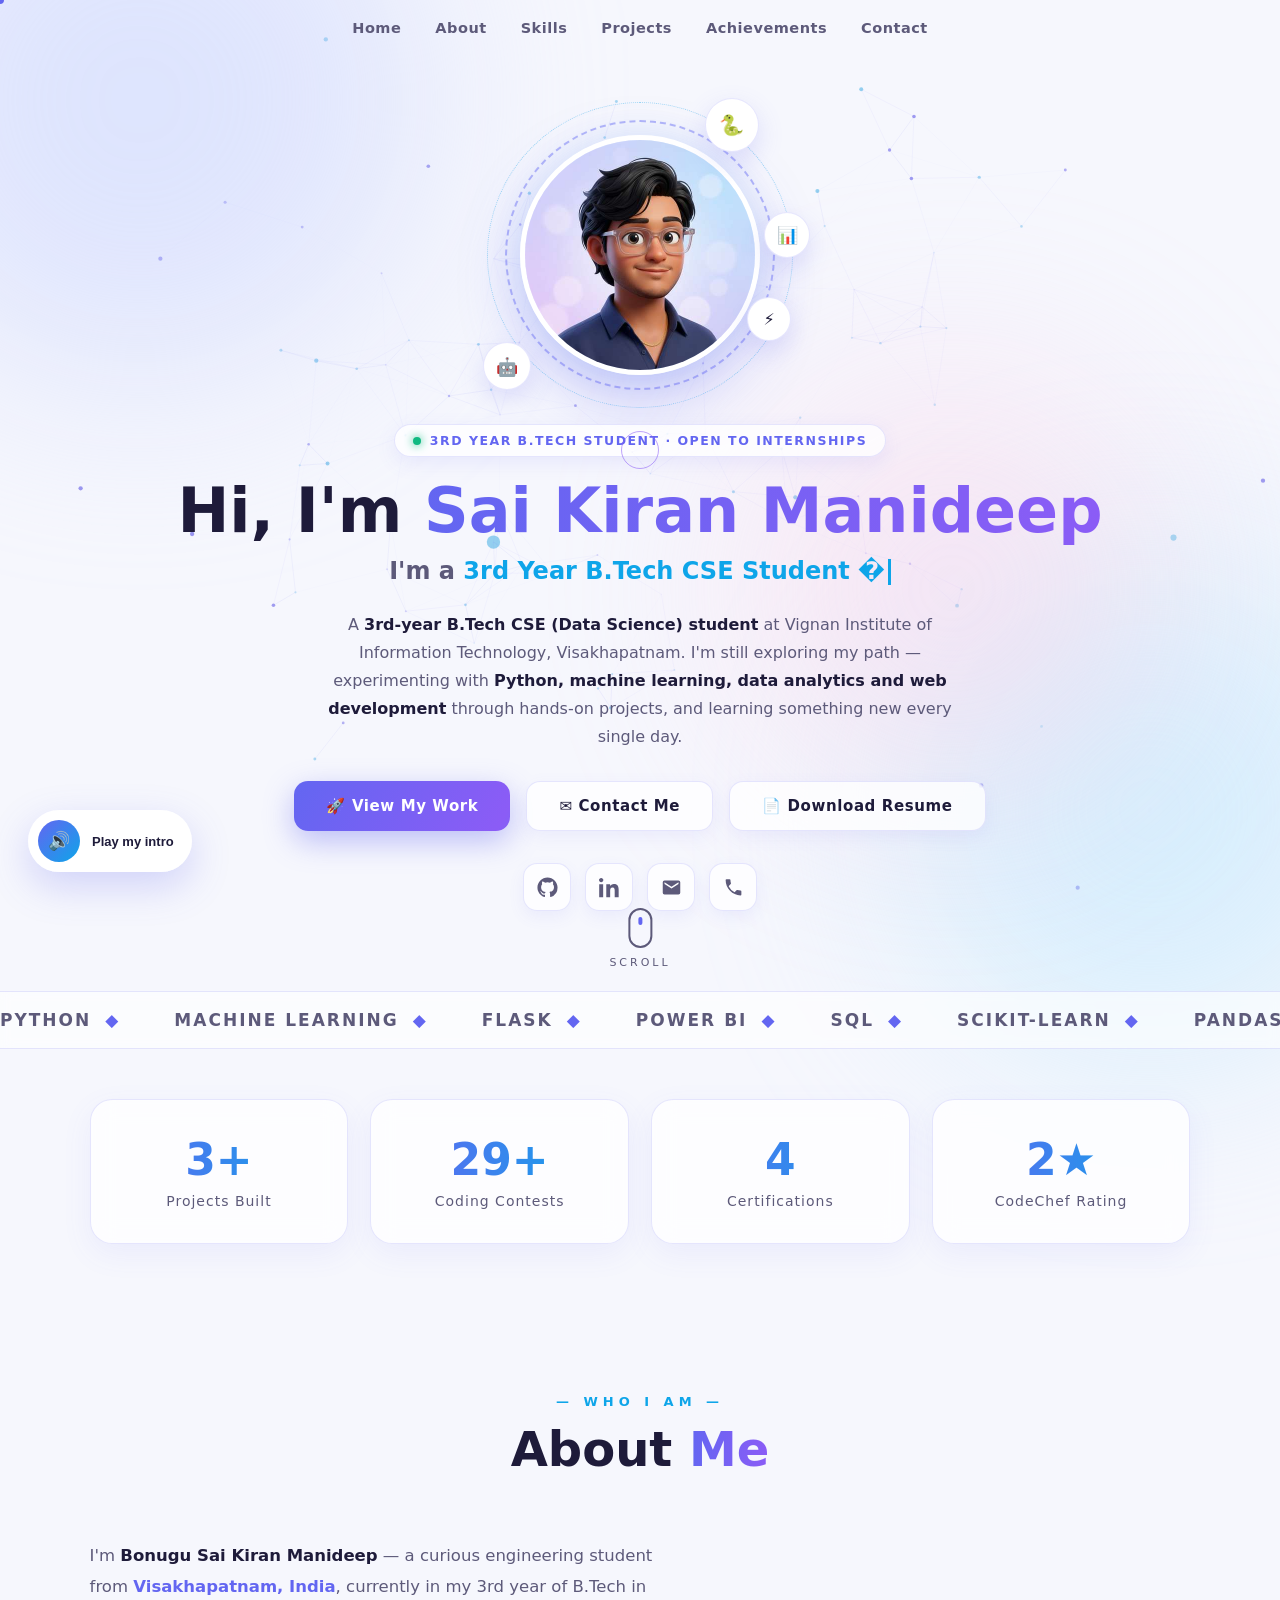
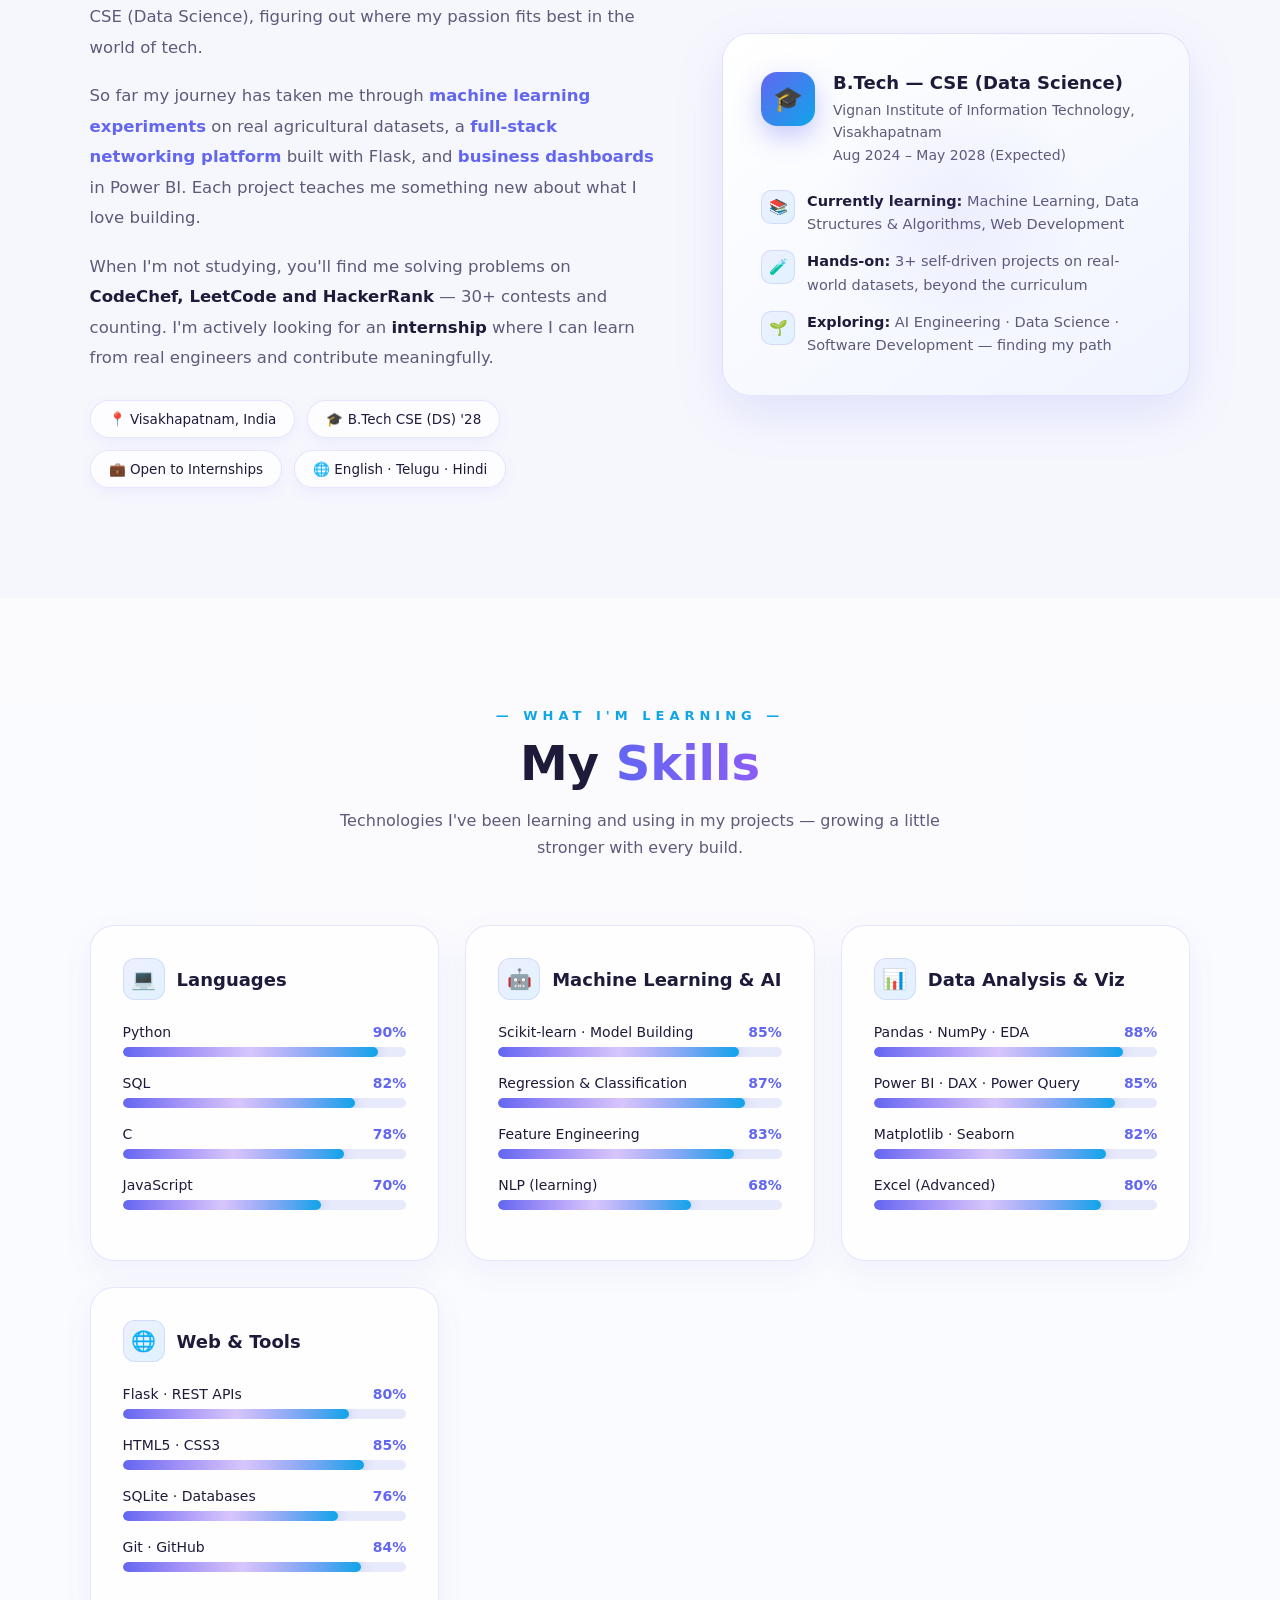
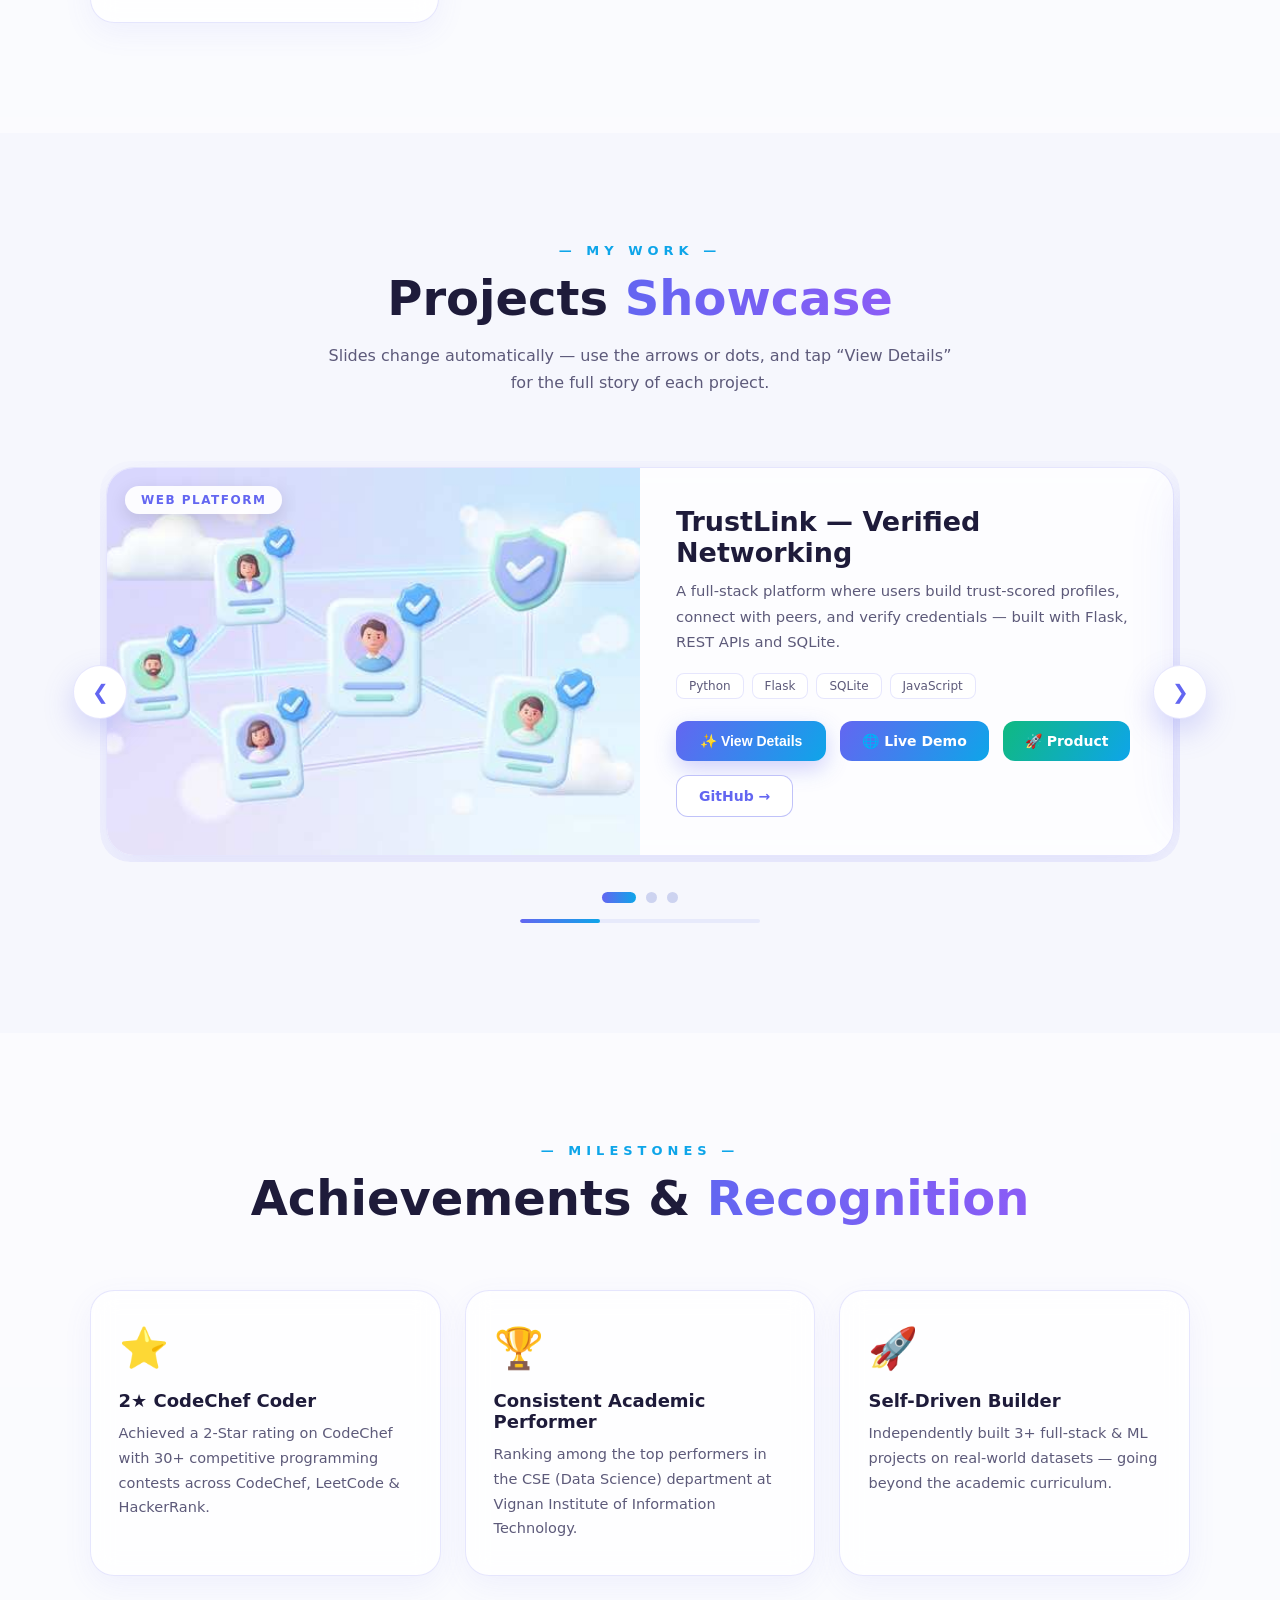
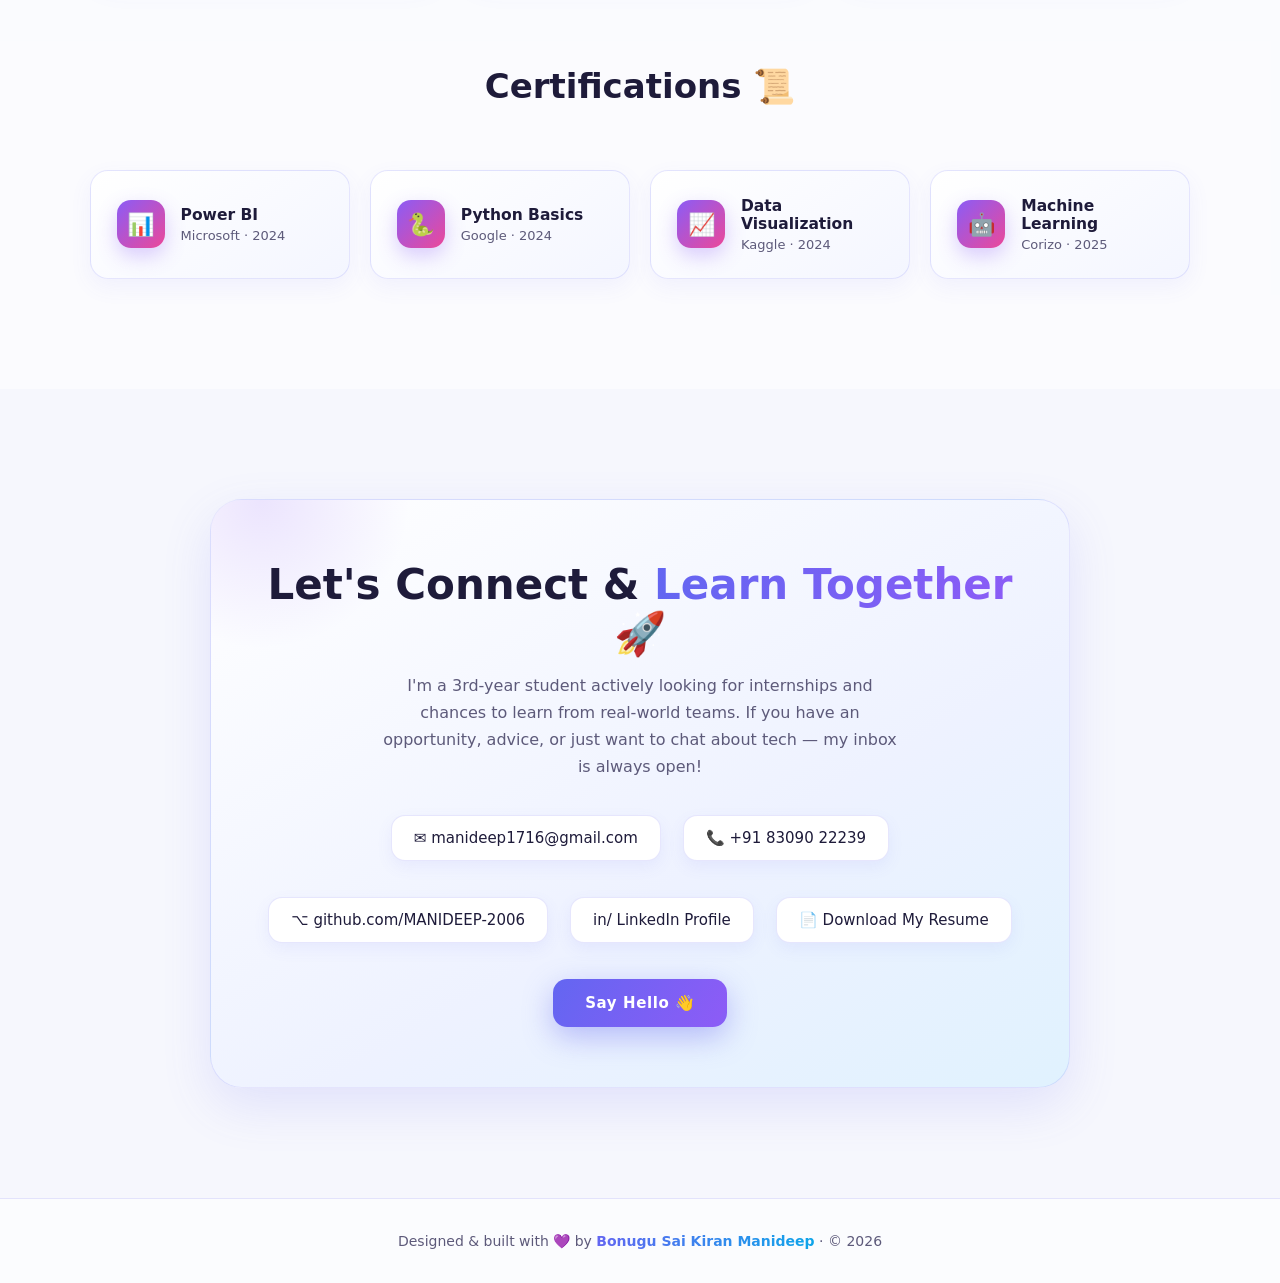
==== commit 0b240982: "🚀 Add TrustLink Product link (live Render deployment)" ====
--- a/portfolio-singlefile.html
+++ b/portfolio-singlefile.html
@@ -451,6 +451,7 @@
               <div class="pacts">
                 <button class="pop-btn" data-proj="0">✨ View Details</button>
                 <a class="plink" href="https://manideep-2006.github.io/trustlink_landing/" target="_blank" style="background:linear-gradient(120deg,#6366f1,#0ea5e9);color:#fff;border:none;">🌐 Live Demo</a>
+                <a class="plink" href="https://trustlink-app-bubs.onrender.com/" target="_blank" style="background:linear-gradient(120deg,#10b981,#0ea5e9);color:#fff;border:none;">🚀 Product</a>
                 <a class="plink" href="https://github.com/MANIDEEP-2006/trustlink_landing" target="_blank">GitHub →</a>
               </div>
             </div>
@@ -747,7 +748,7 @@
 const projData=[
  {role:'Full-Stack Web Platform',title:'TrustLink — Verified Networking',
   desc:'<p>TrustLink is a <b>full-stack web platform for verified professional networking</b>. Users create trust-scored profiles, establish peer connections, and validate credentials through a structured authentication system.</p><p>I architected a <b>RESTful Flask backend</b> with session-based authentication, user registration and profile management modules, with secure data storage in SQLite. The frontend is fully responsive — HTML5, CSS3 and JavaScript with dynamic content rendering and mobile-optimised layouts.</p>',
-  metrics:['🔐 Session-based Auth','⭐ Trust-Scored Profiles','📱 Fully Responsive UI'],
+  metrics:['🔐 JWT Auth + PostgreSQL','🤖 AI OCR + Face Match','🔳 Signed QR Reports'],
   tags:['Python','Flask','REST APIs','SQLite','JavaScript','HTML5','CSS3'],
   link:'https://github.com/MANIDEEP-2006/trustlink_landing',live:'https://manideep-2006.github.io/trustlink_landing/'},
  {role:'Machine Learning Pipeline',title:'GreenCrop — Crop Yield Prediction',
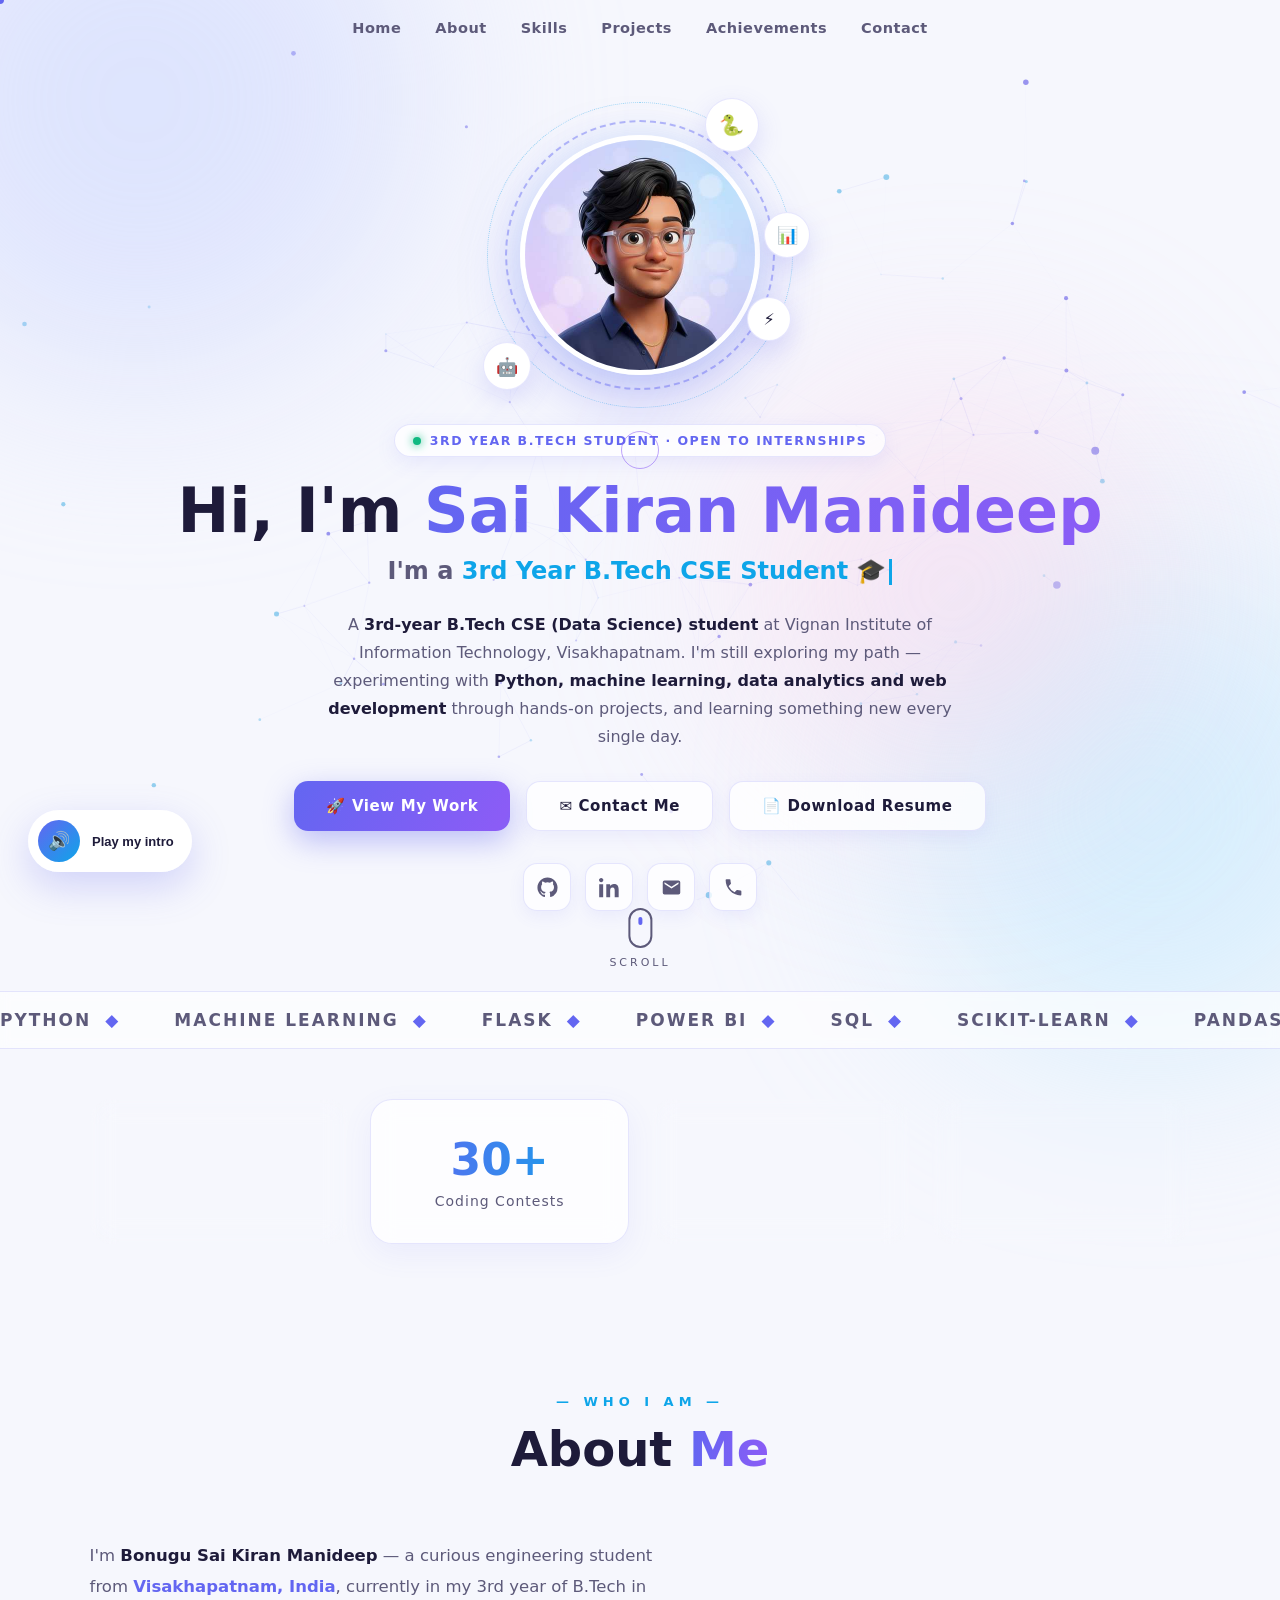
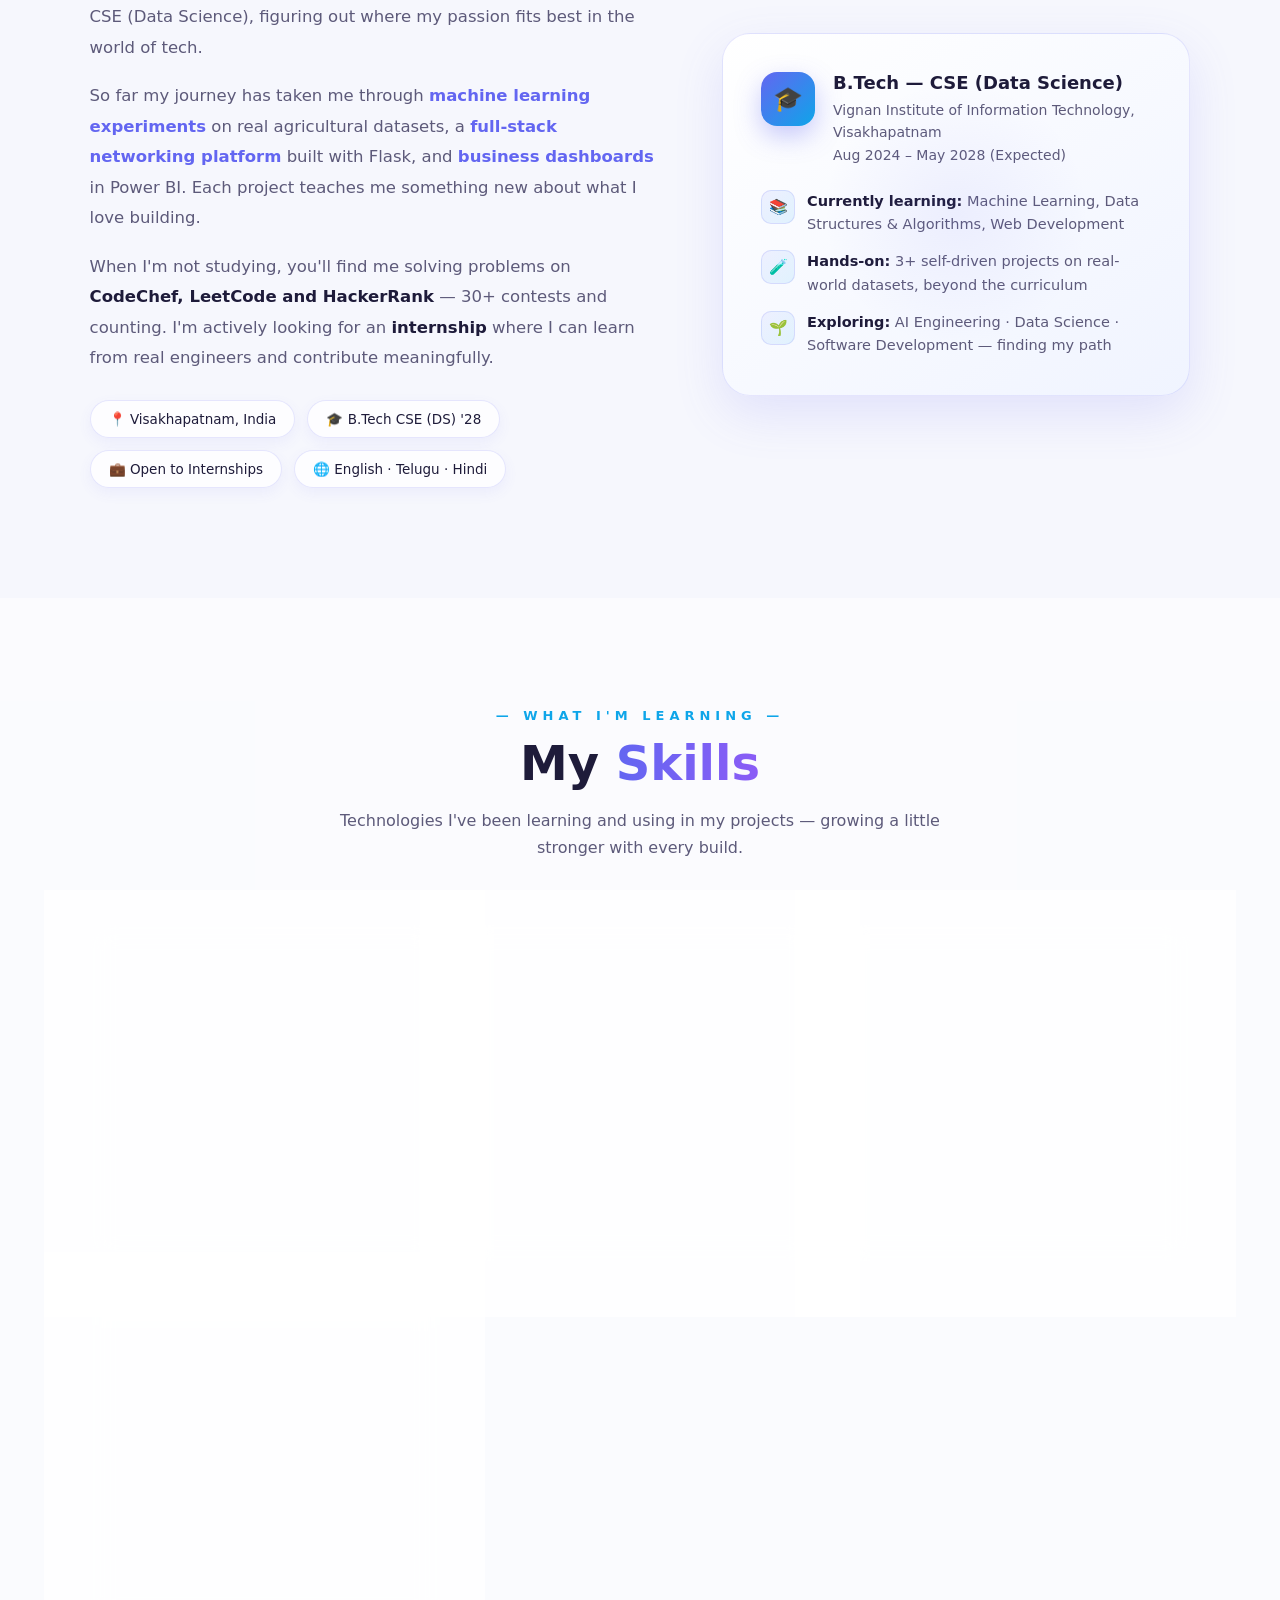
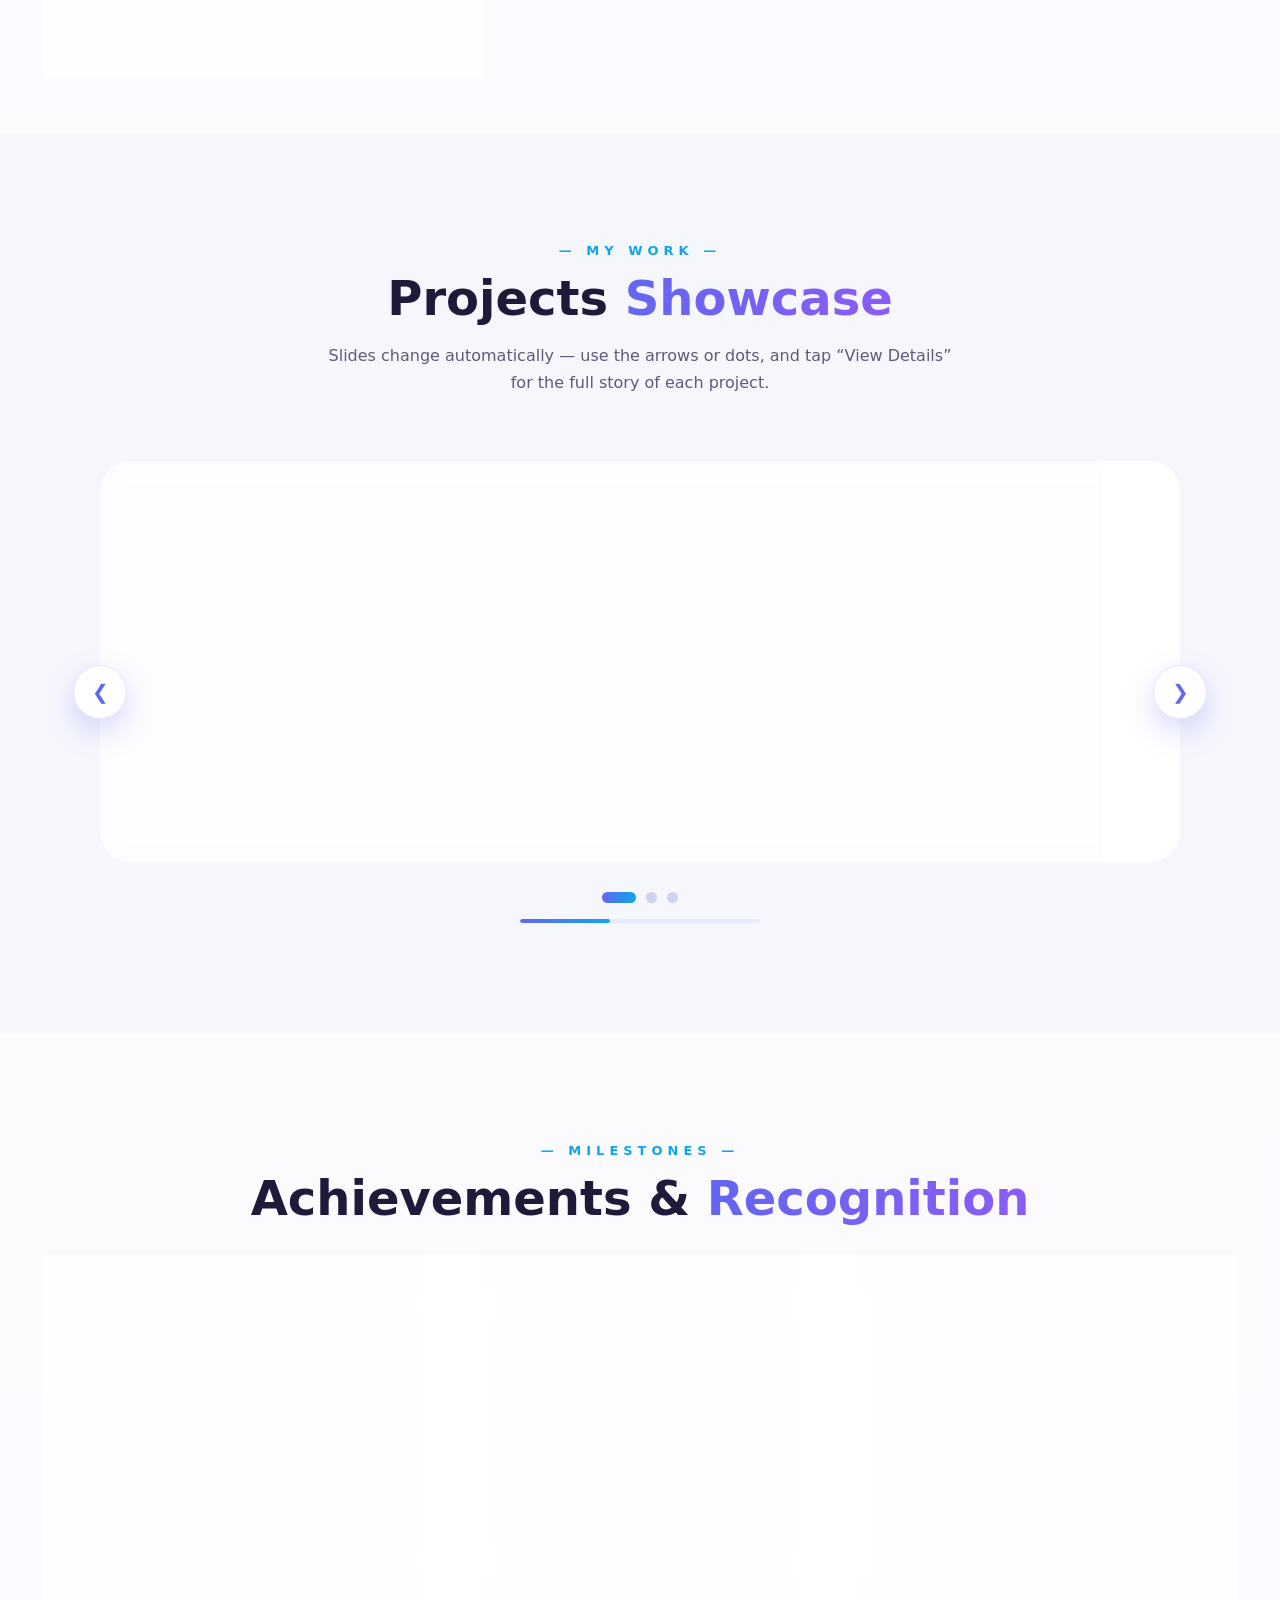
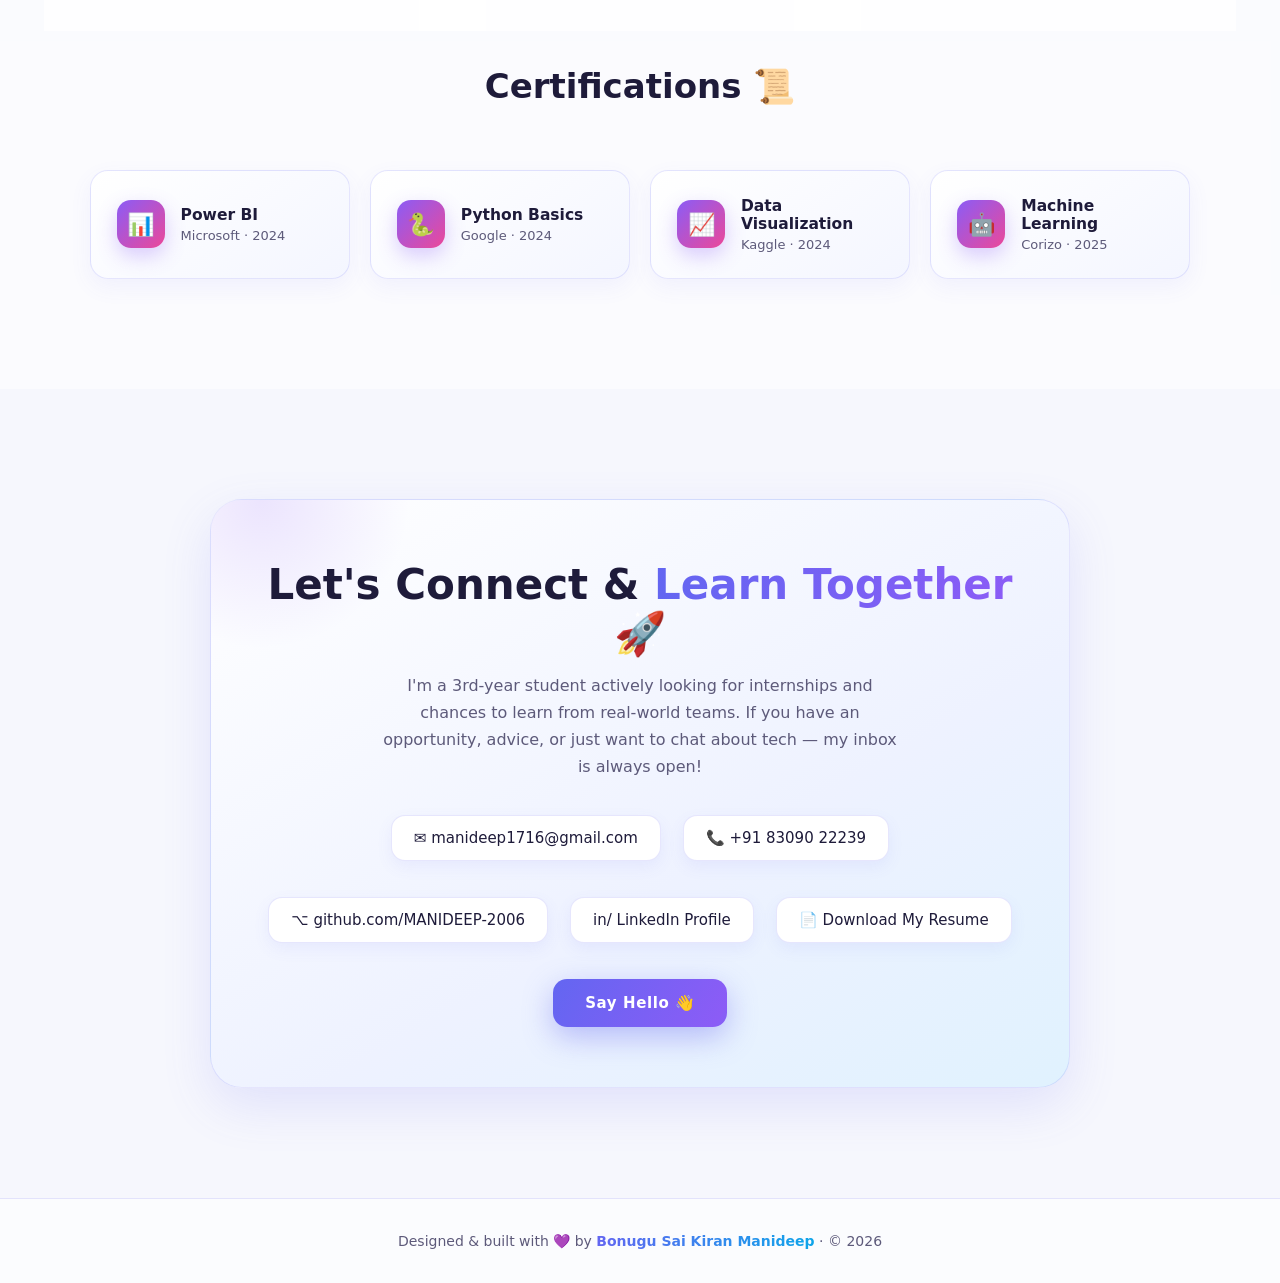
==== commit f0efcf53: "🔗 Update GreenCrop links to renamed repo (yield typo fixed)" ====
--- a/portfolio-singlefile.html
+++ b/portfolio-singlefile.html
@@ -467,7 +467,7 @@
               <div class="ptags"><span class="ttag">Python</span><span class="ttag">Scikit-learn</span><span class="ttag">Pandas</span><span class="ttag">NumPy</span></div>
               <div class="pacts">
                 <button class="pop-btn" data-proj="1">✨ View Details</button>
-                <a class="plink" href="https://github.com/MANIDEEP-2006/green-crop-yeild-detection" target="_blank">GitHub →</a>
+                <a class="plink" href="https://github.com/MANIDEEP-2006/green-crop-yield-detection" target="_blank">GitHub →</a>
               </div>
             </div>
           </div>
@@ -755,7 +755,7 @@
   desc:'<p>GreenCrop is an <b>end-to-end machine learning pipeline</b> for crop yield prediction, trained on 10,000+ row agricultural datasets using <b>Random Forest and Linear Regression</b> via Scikit-learn.</p><p>Through systematic feature engineering, normalization and hyperparameter tuning, I improved model accuracy by <b>~18%</b>, validating performance with RMSE and R² metrics. The pipeline includes thorough preprocessing — missing-value imputation, outlier treatment and feature scaling.</p>',
   metrics:['📈 +18% Model Accuracy','🗄️ 10,000+ Rows','🧪 RMSE & R² Validated'],
   tags:['Python','Scikit-learn','Pandas','NumPy','Matplotlib','Seaborn'],
-  link:'https://github.com/MANIDEEP-2006/green-crop-yeild-detection'},
+  link:'https://github.com/MANIDEEP-2006/green-crop-yield-detection'},
  {role:'Business Intelligence',title:'Sales Analytics Dashboard',
   desc:'<p>An <b>interactive multi-page Power BI dashboard</b> tracking revenue trends, regional KPIs and sales performance across <b>5+ integrated business data sources</b>.</p><p>I cleaned and transformed raw data using Excel Power Query and custom <b>DAX measures</b>, reducing manual reporting effort by <b>~40%</b>. The dashboard delivers bar, line and funnel visuals plus dynamic KPI cards with period-over-period comparisons for data-driven decisions.</p>',
   metrics:['⚡ −40% Reporting Effort','🔗 5+ Data Sources','📊 Dynamic KPI Cards'],
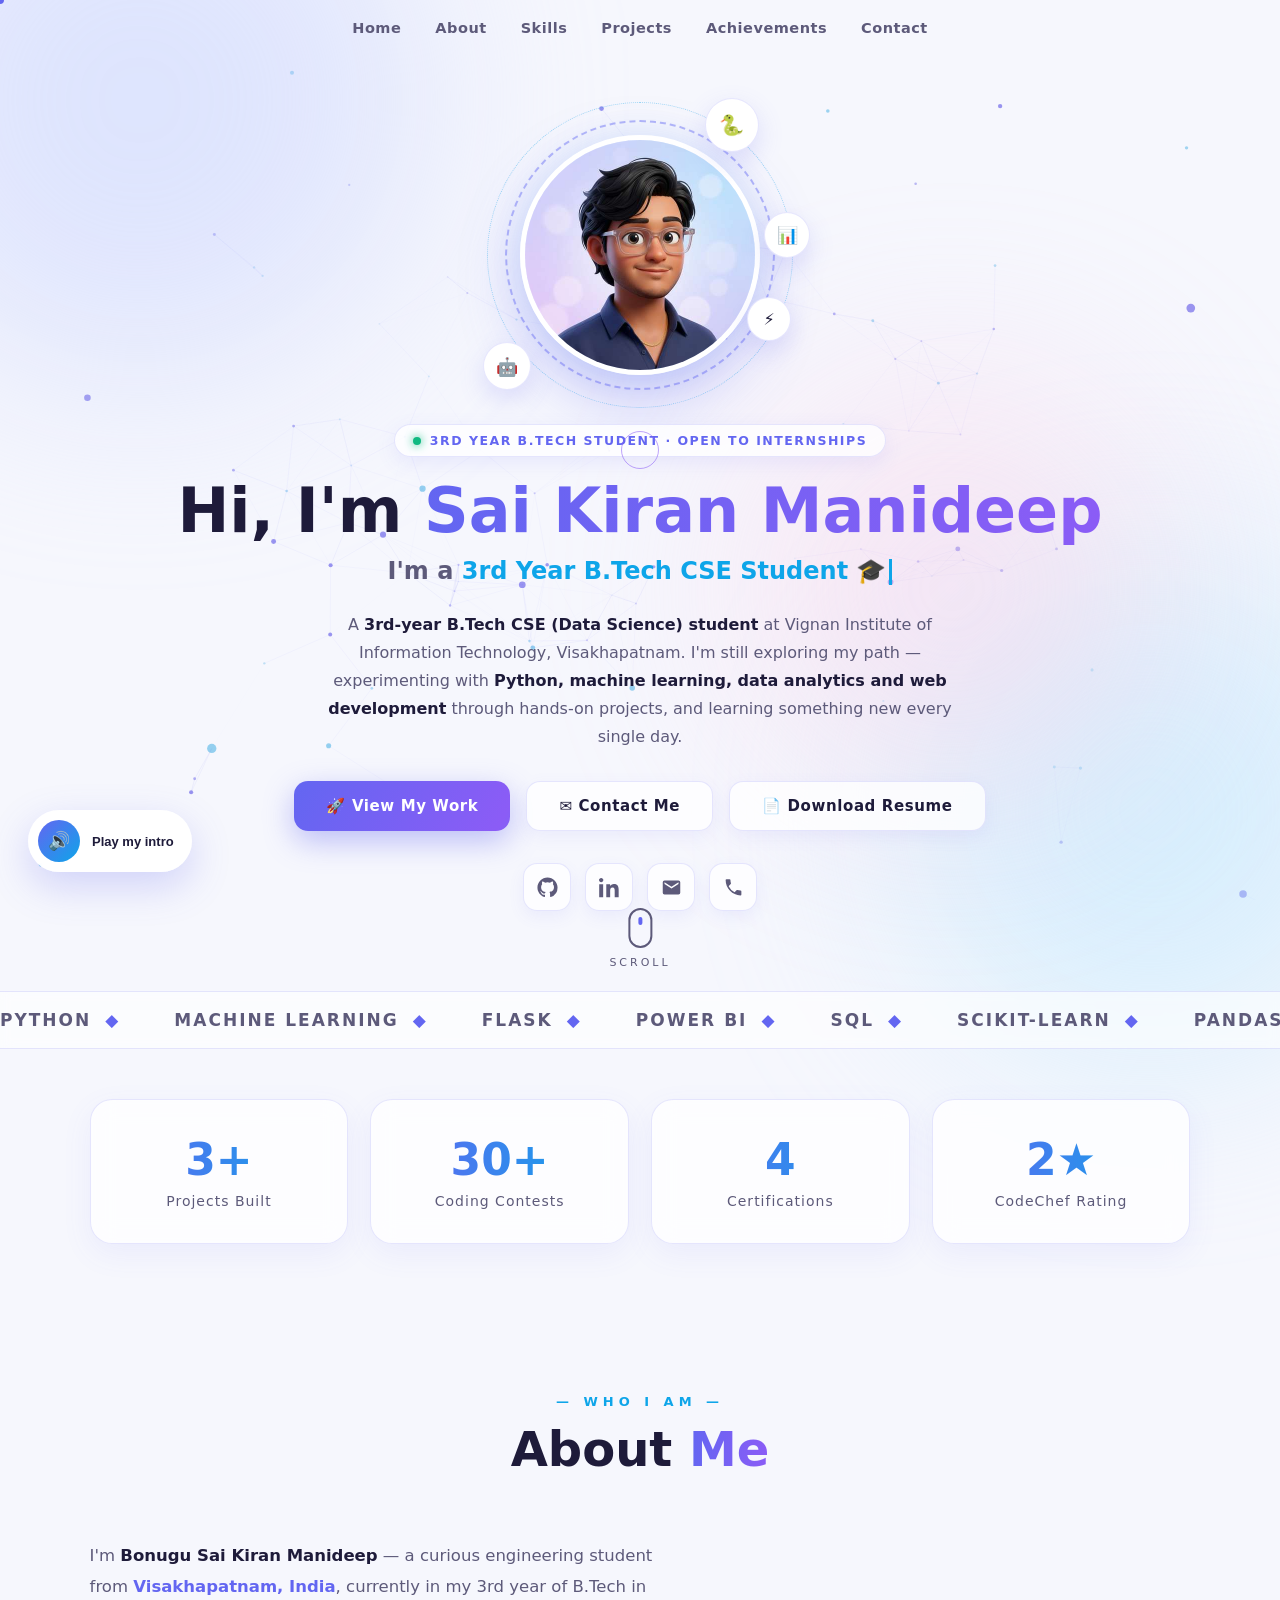
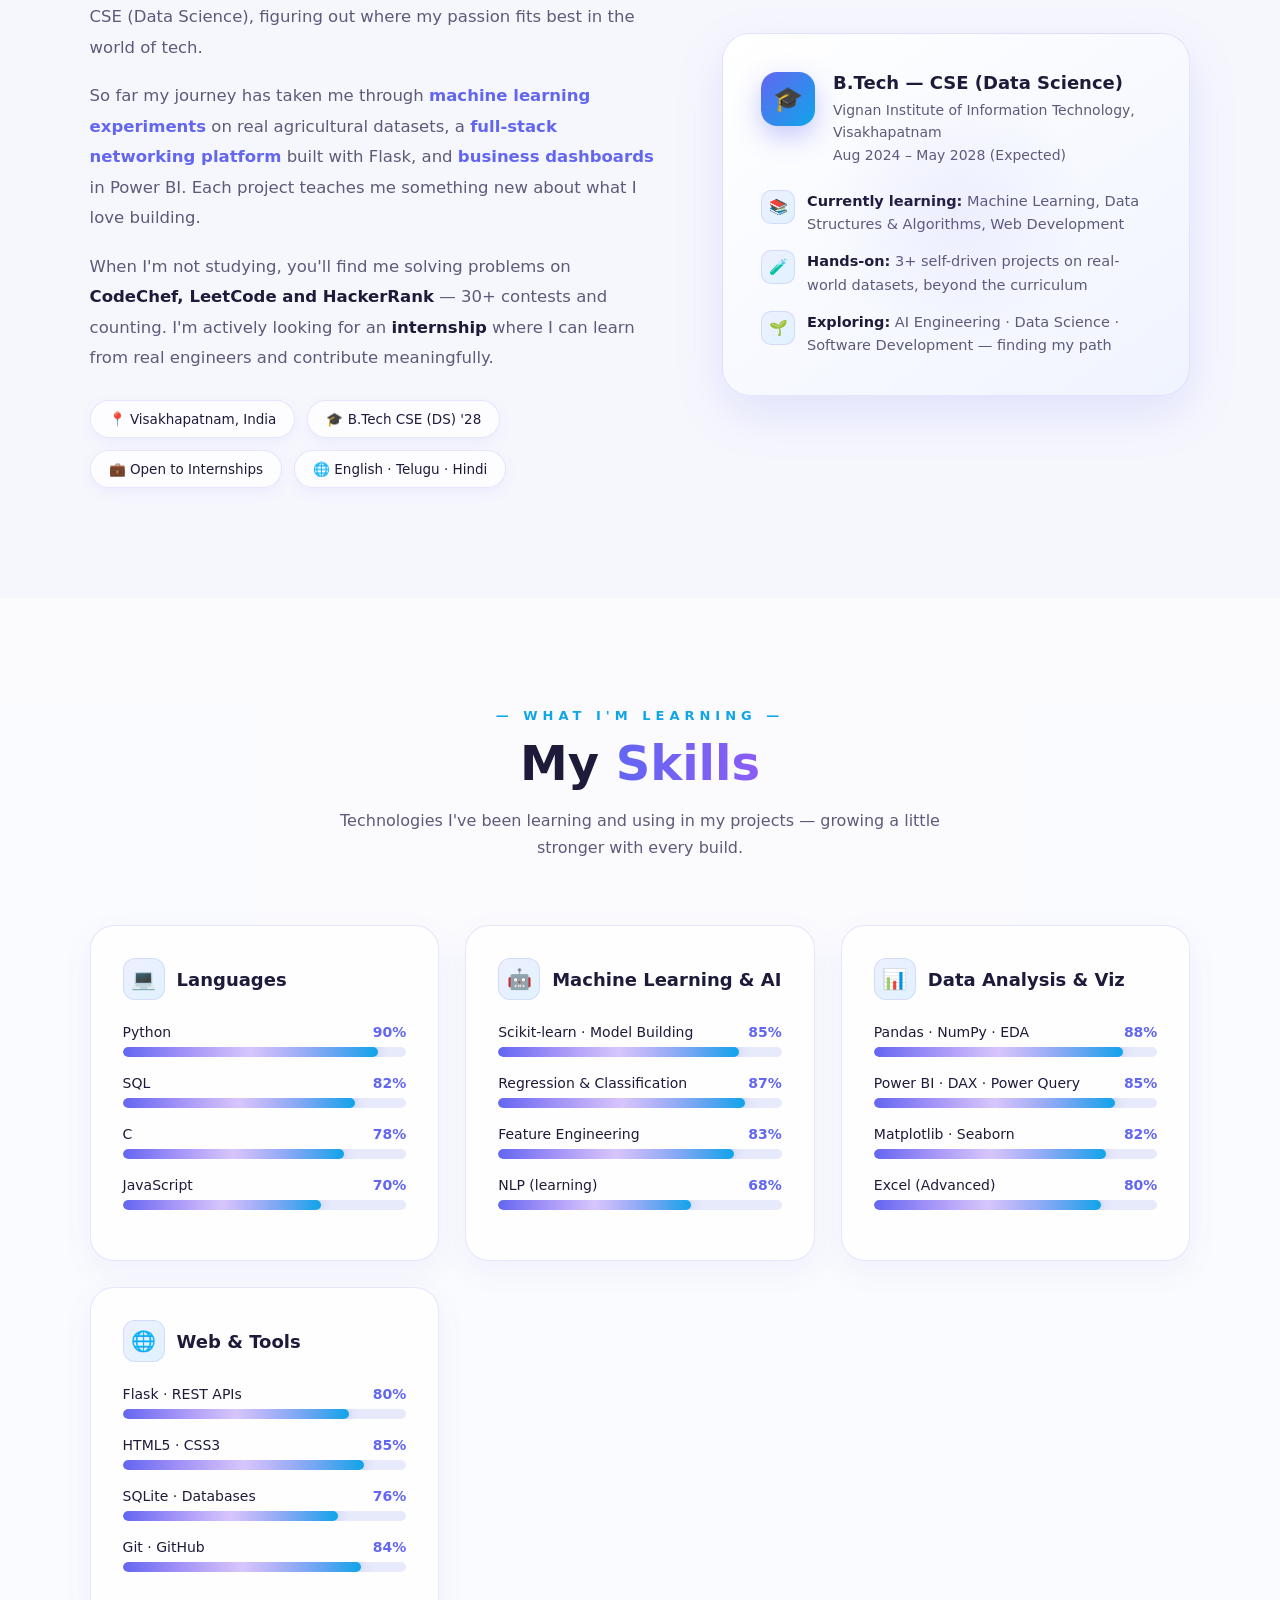
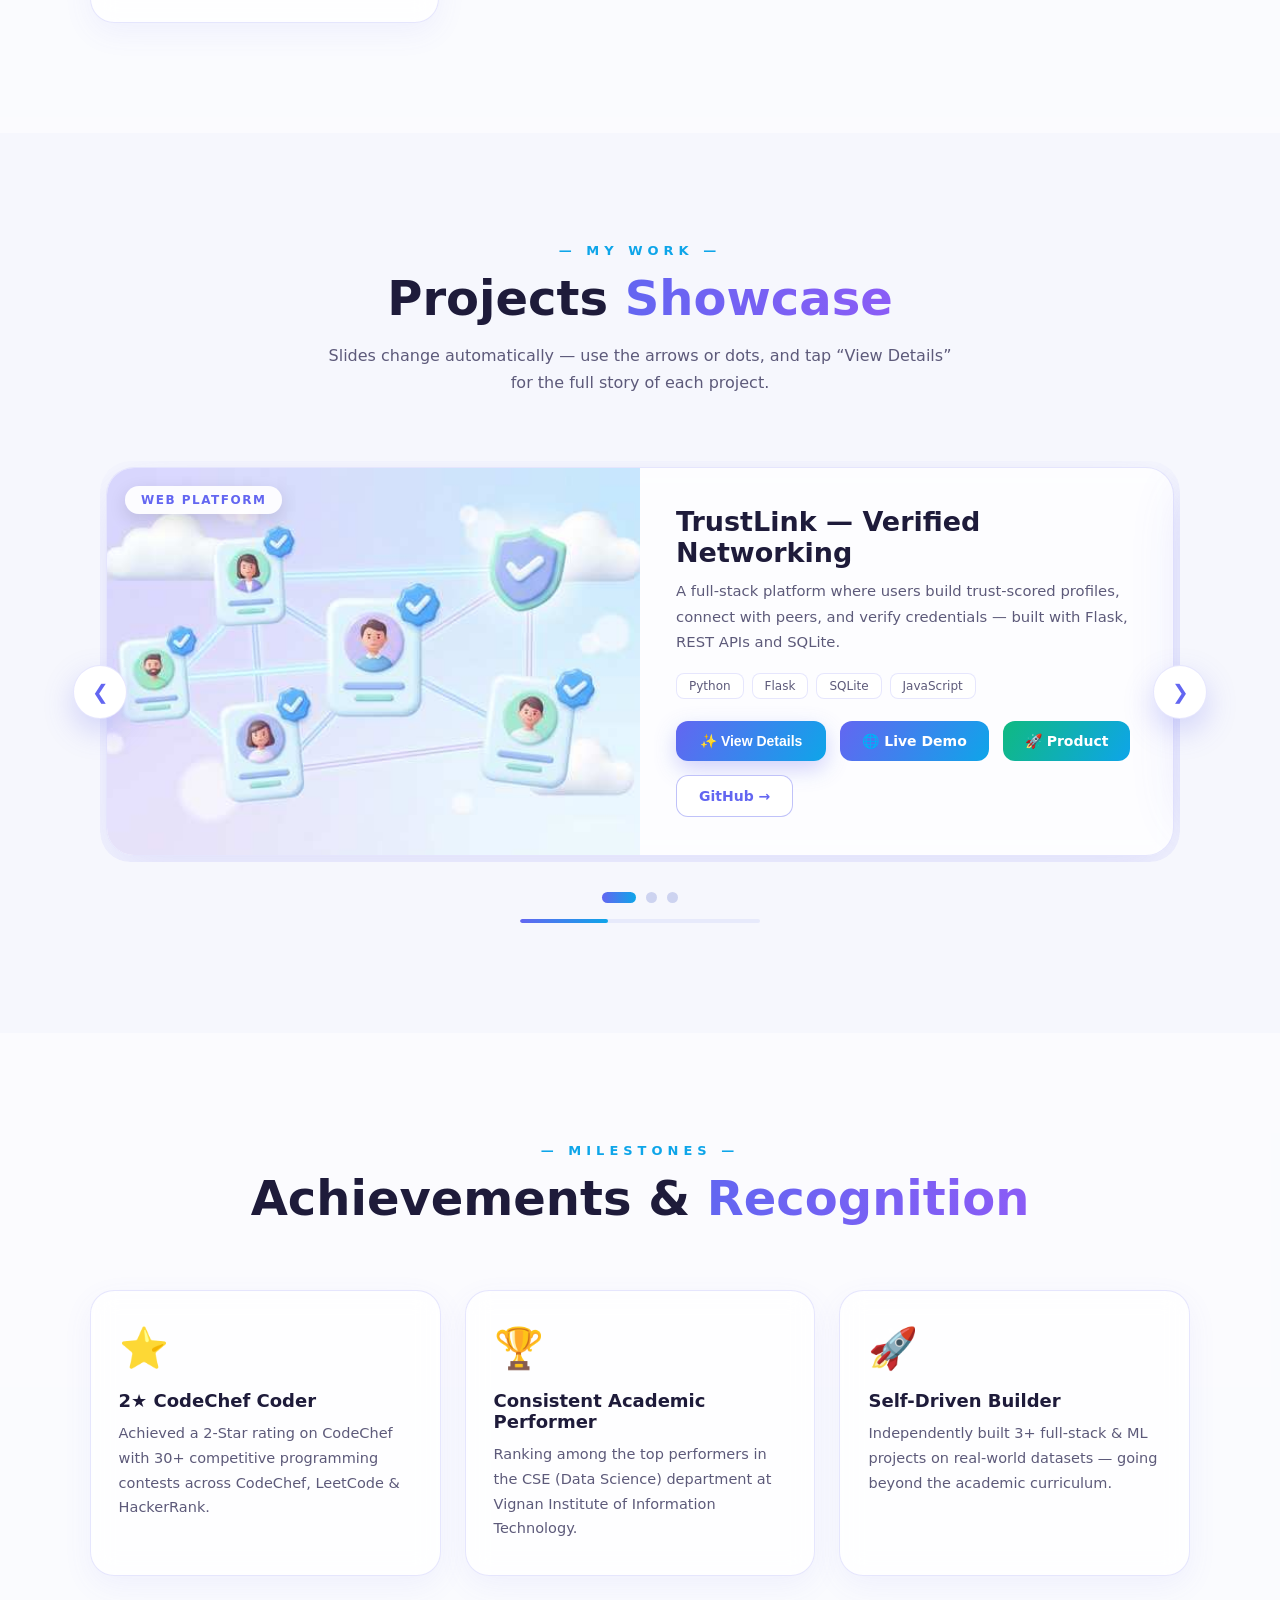
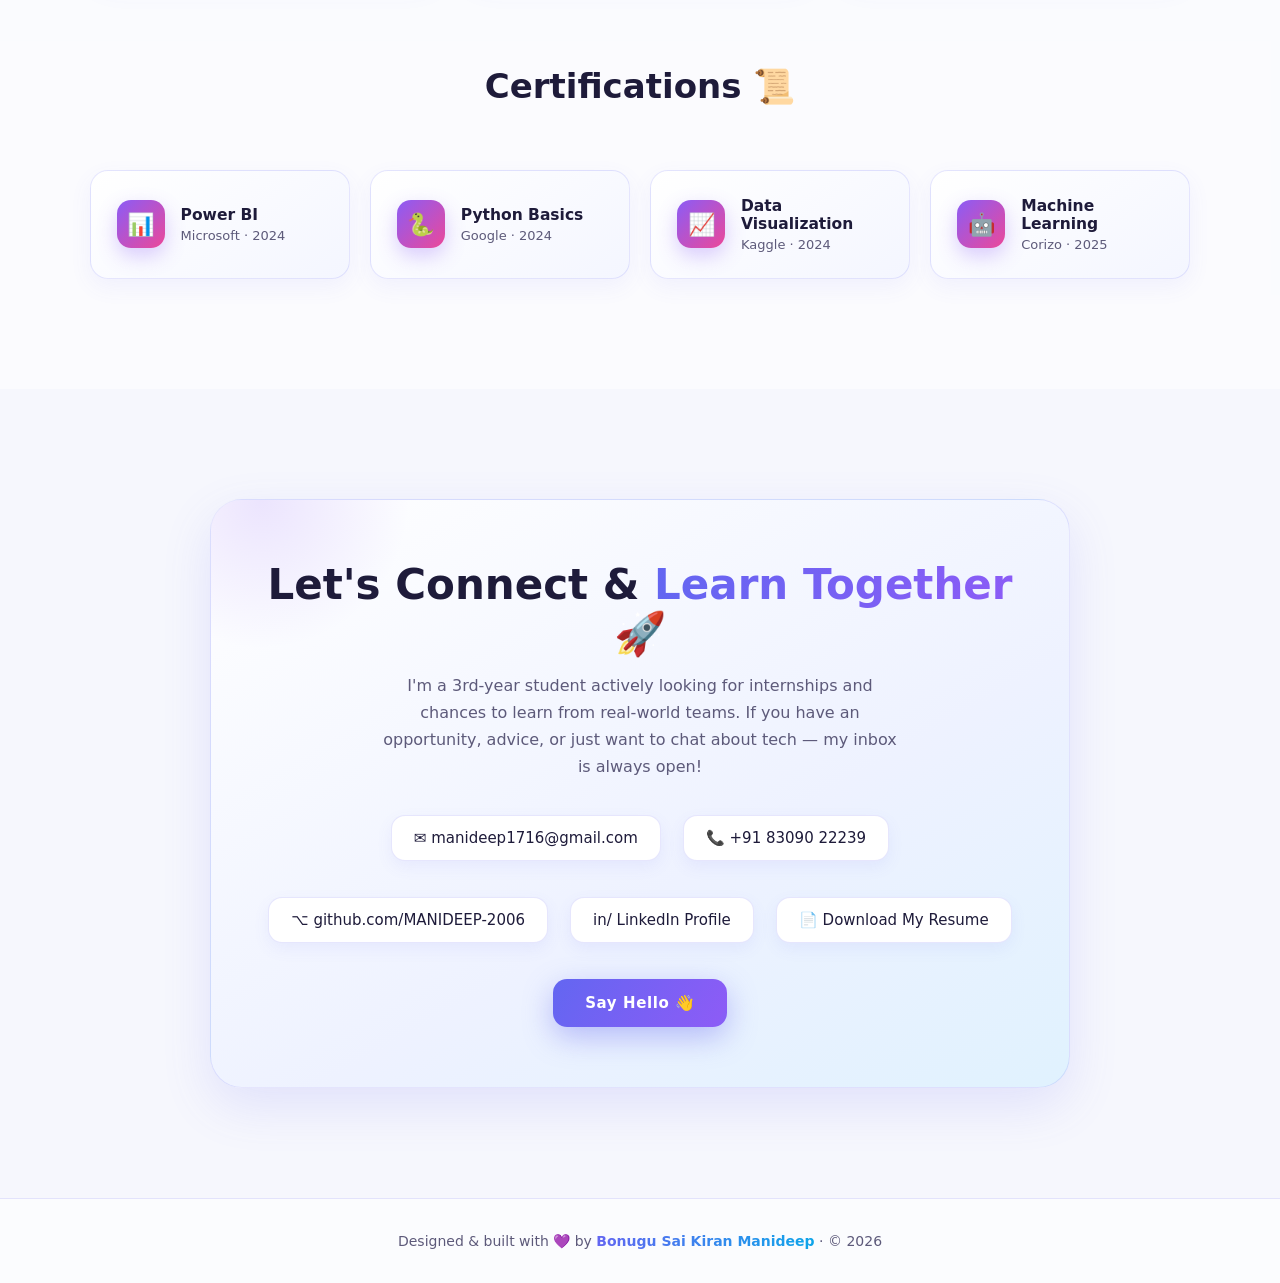
==== commit 45c7326d: "🌾 Add GreenCrop 2.0 Live App link + updated project info" ====
--- a/portfolio-singlefile.html
+++ b/portfolio-singlefile.html
@@ -463,10 +463,11 @@
             <div class="pimg"><img src="[data-uri]" alt="GreenCrop"><span class="badge">Machine Learning</span></div>
             <div class="pbody">
               <h3>GreenCrop — Crop Yield Prediction</h3>
-              <p class="pdesc">An end-to-end ML pipeline that predicts crop yields on 10,000+ row agricultural datasets — improved accuracy ~18% with feature engineering & tuning.</p>
+              <p class="pdesc">Now a live full-stack app: regression yield model for 6 crops + AI leaf health scanner. Originally an ML pipeline on 10,000+ row datasets (+18% accuracy).</p>
               <div class="ptags"><span class="ttag">Python</span><span class="ttag">Scikit-learn</span><span class="ttag">Pandas</span><span class="ttag">NumPy</span></div>
               <div class="pacts">
                 <button class="pop-btn" data-proj="1">✨ View Details</button>
+                <a class="plink" href="https://green-crop-yield-detection.onrender.com/" target="_blank" style="background:linear-gradient(120deg,#16a34a,#84cc16);color:#fff;border:none;">🌾 Live App</a>
                 <a class="plink" href="https://github.com/MANIDEEP-2006/green-crop-yield-detection" target="_blank">GitHub →</a>
               </div>
             </div>
@@ -755,7 +756,7 @@
   desc:'<p>GreenCrop is an <b>end-to-end machine learning pipeline</b> for crop yield prediction, trained on 10,000+ row agricultural datasets using <b>Random Forest and Linear Regression</b> via Scikit-learn.</p><p>Through systematic feature engineering, normalization and hyperparameter tuning, I improved model accuracy by <b>~18%</b>, validating performance with RMSE and R² metrics. The pipeline includes thorough preprocessing — missing-value imputation, outlier treatment and feature scaling.</p>',
   metrics:['📈 +18% Model Accuracy','🗄️ 10,000+ Rows','🧪 RMSE & R² Validated'],
   tags:['Python','Scikit-learn','Pandas','NumPy','Matplotlib','Seaborn'],
-  link:'https://github.com/MANIDEEP-2006/green-crop-yield-detection'},
+  link:'https://github.com/MANIDEEP-2006/green-crop-yield-detection',live:'https://green-crop-yield-detection.onrender.com/'},
  {role:'Business Intelligence',title:'Sales Analytics Dashboard',
   desc:'<p>An <b>interactive multi-page Power BI dashboard</b> tracking revenue trends, regional KPIs and sales performance across <b>5+ integrated business data sources</b>.</p><p>I cleaned and transformed raw data using Excel Power Query and custom <b>DAX measures</b>, reducing manual reporting effort by <b>~40%</b>. The dashboard delivers bar, line and funnel visuals plus dynamic KPI cards with period-over-period comparisons for data-driven decisions.</p>',
   metrics:['⚡ −40% Reporting Effort','🔗 5+ Data Sources','📊 Dynamic KPI Cards'],
